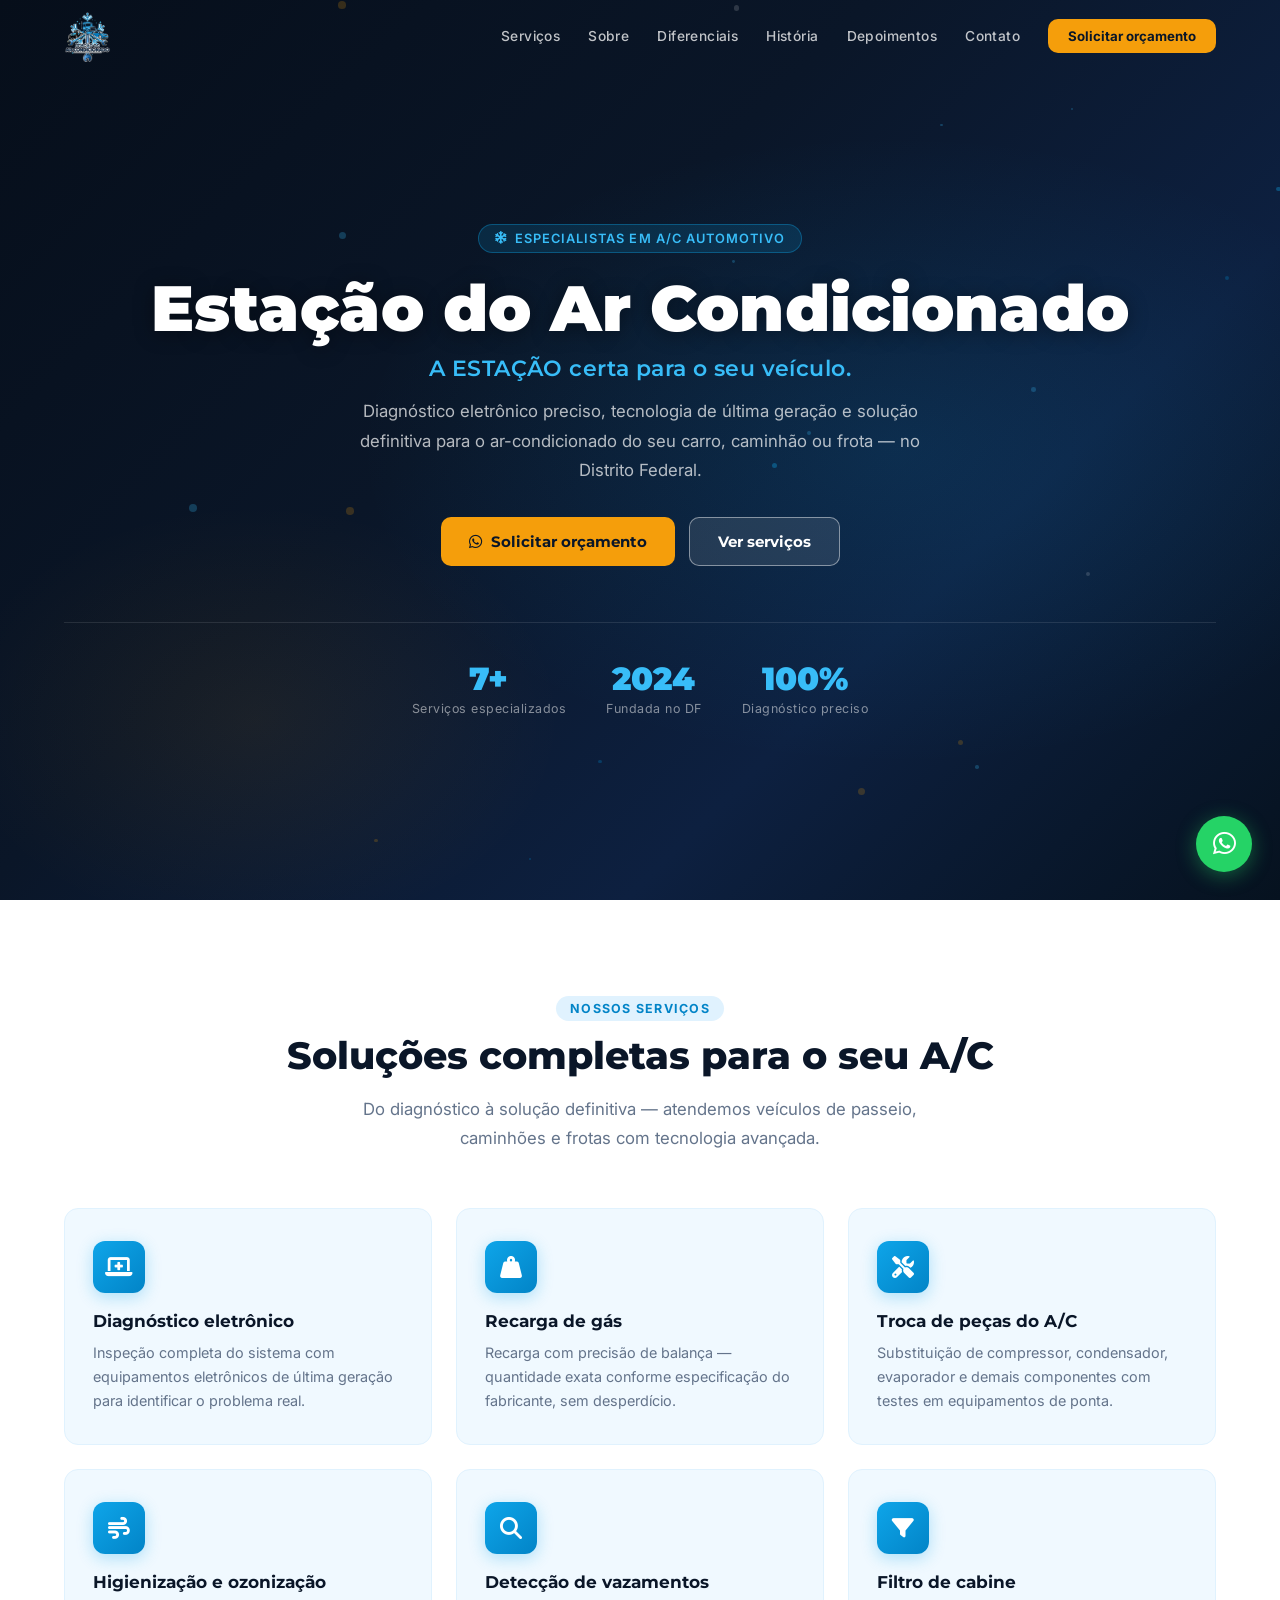
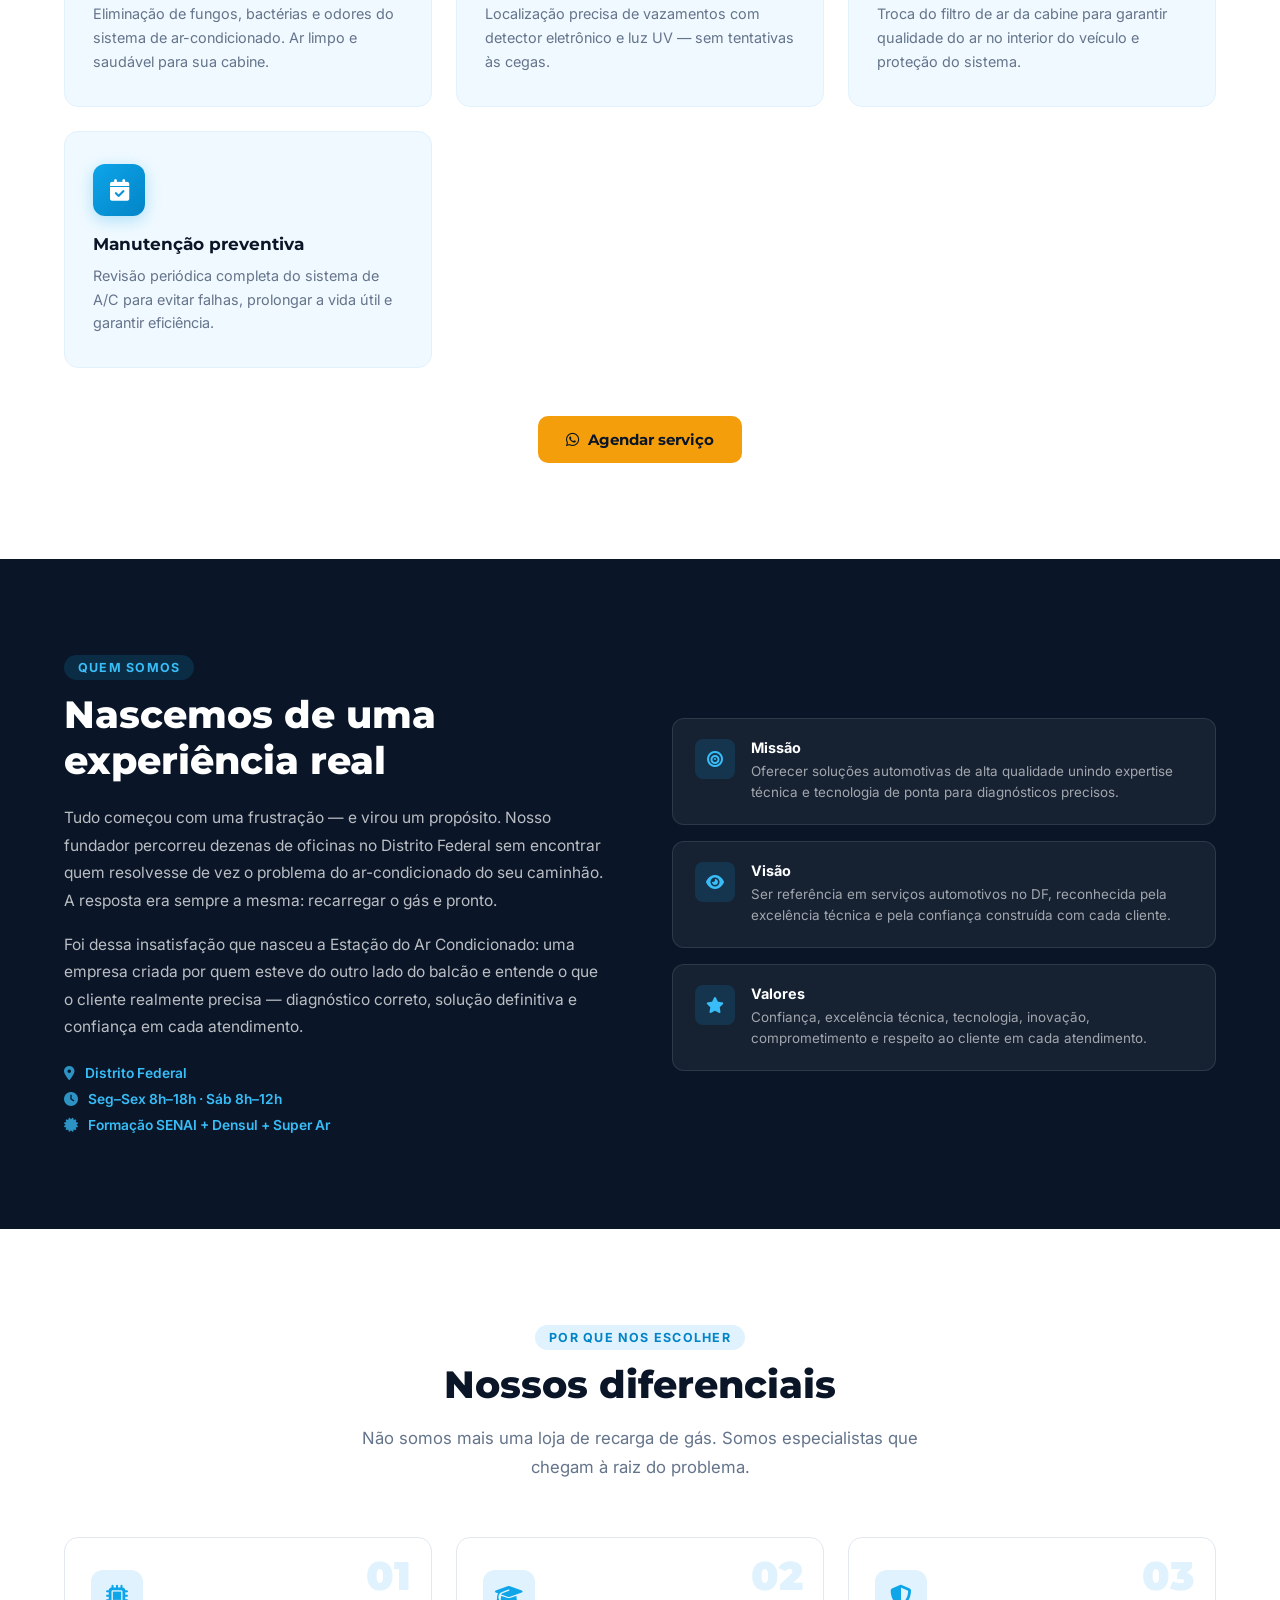
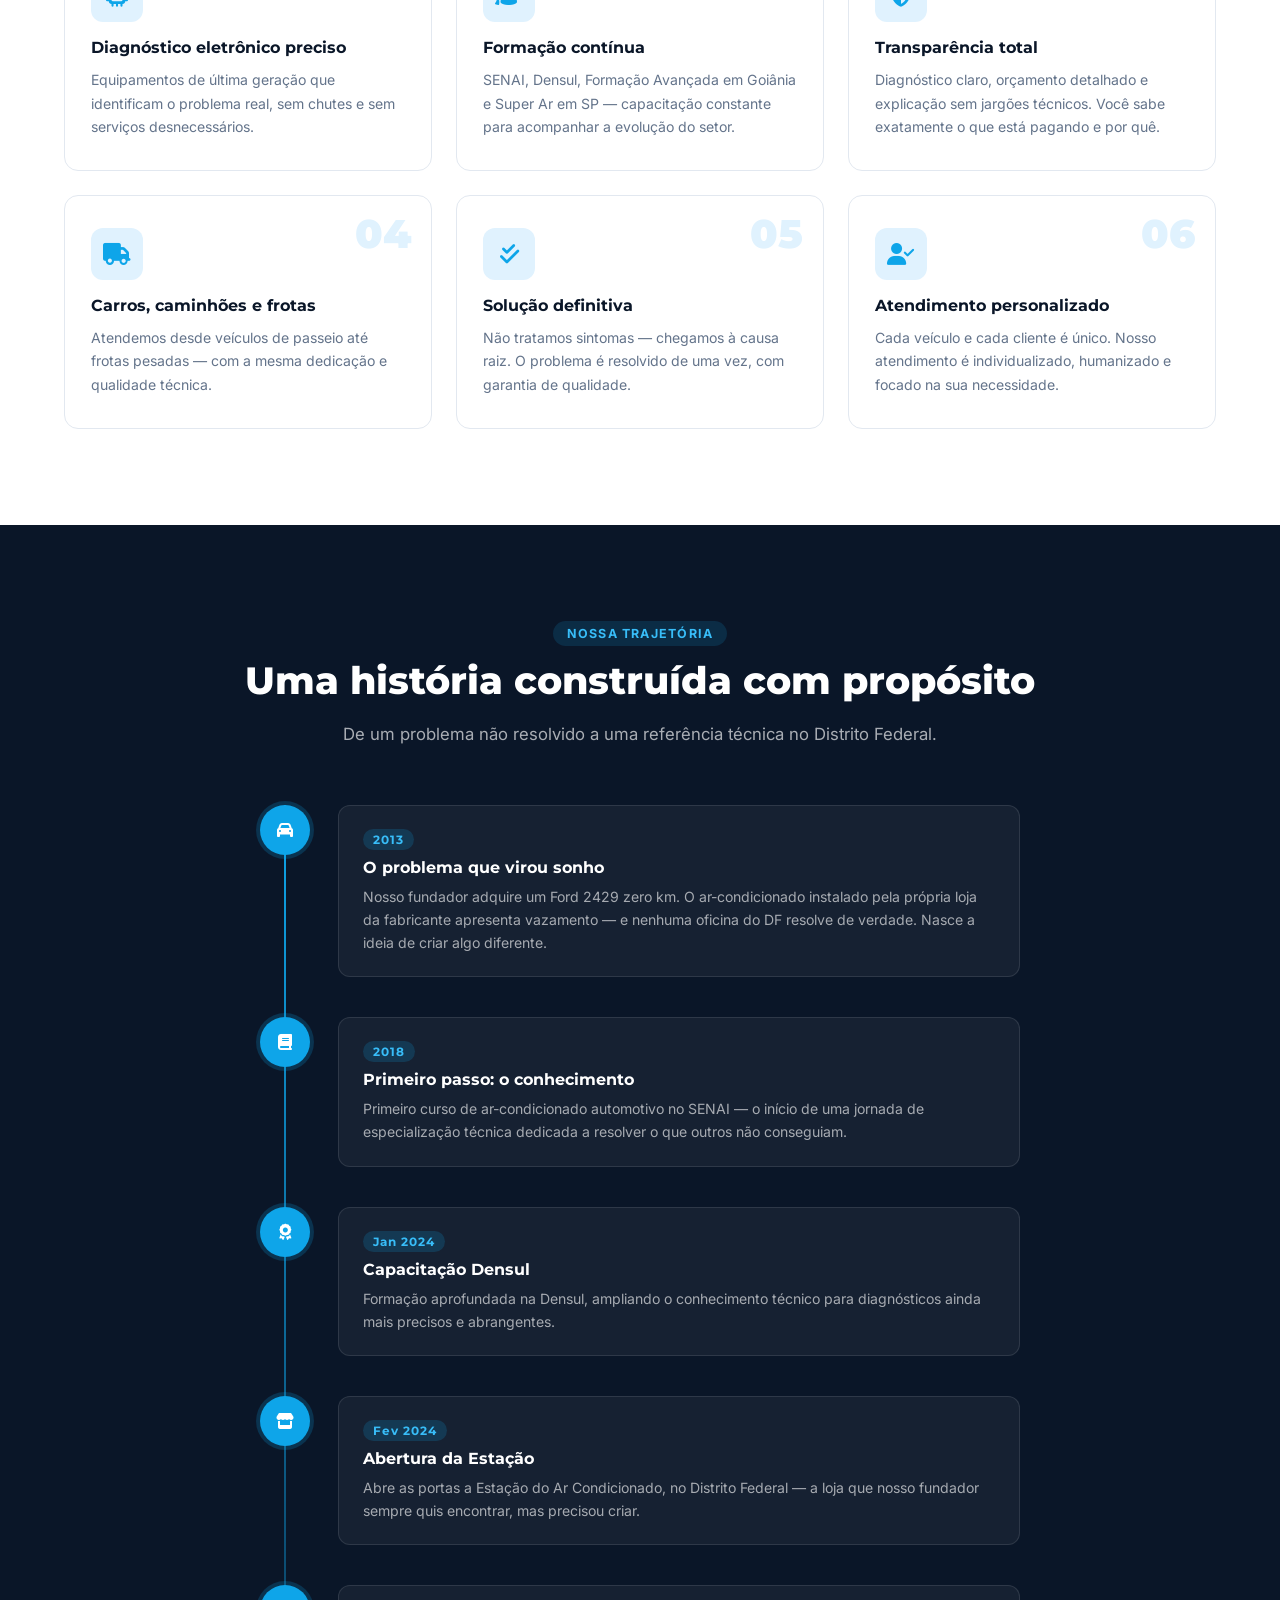
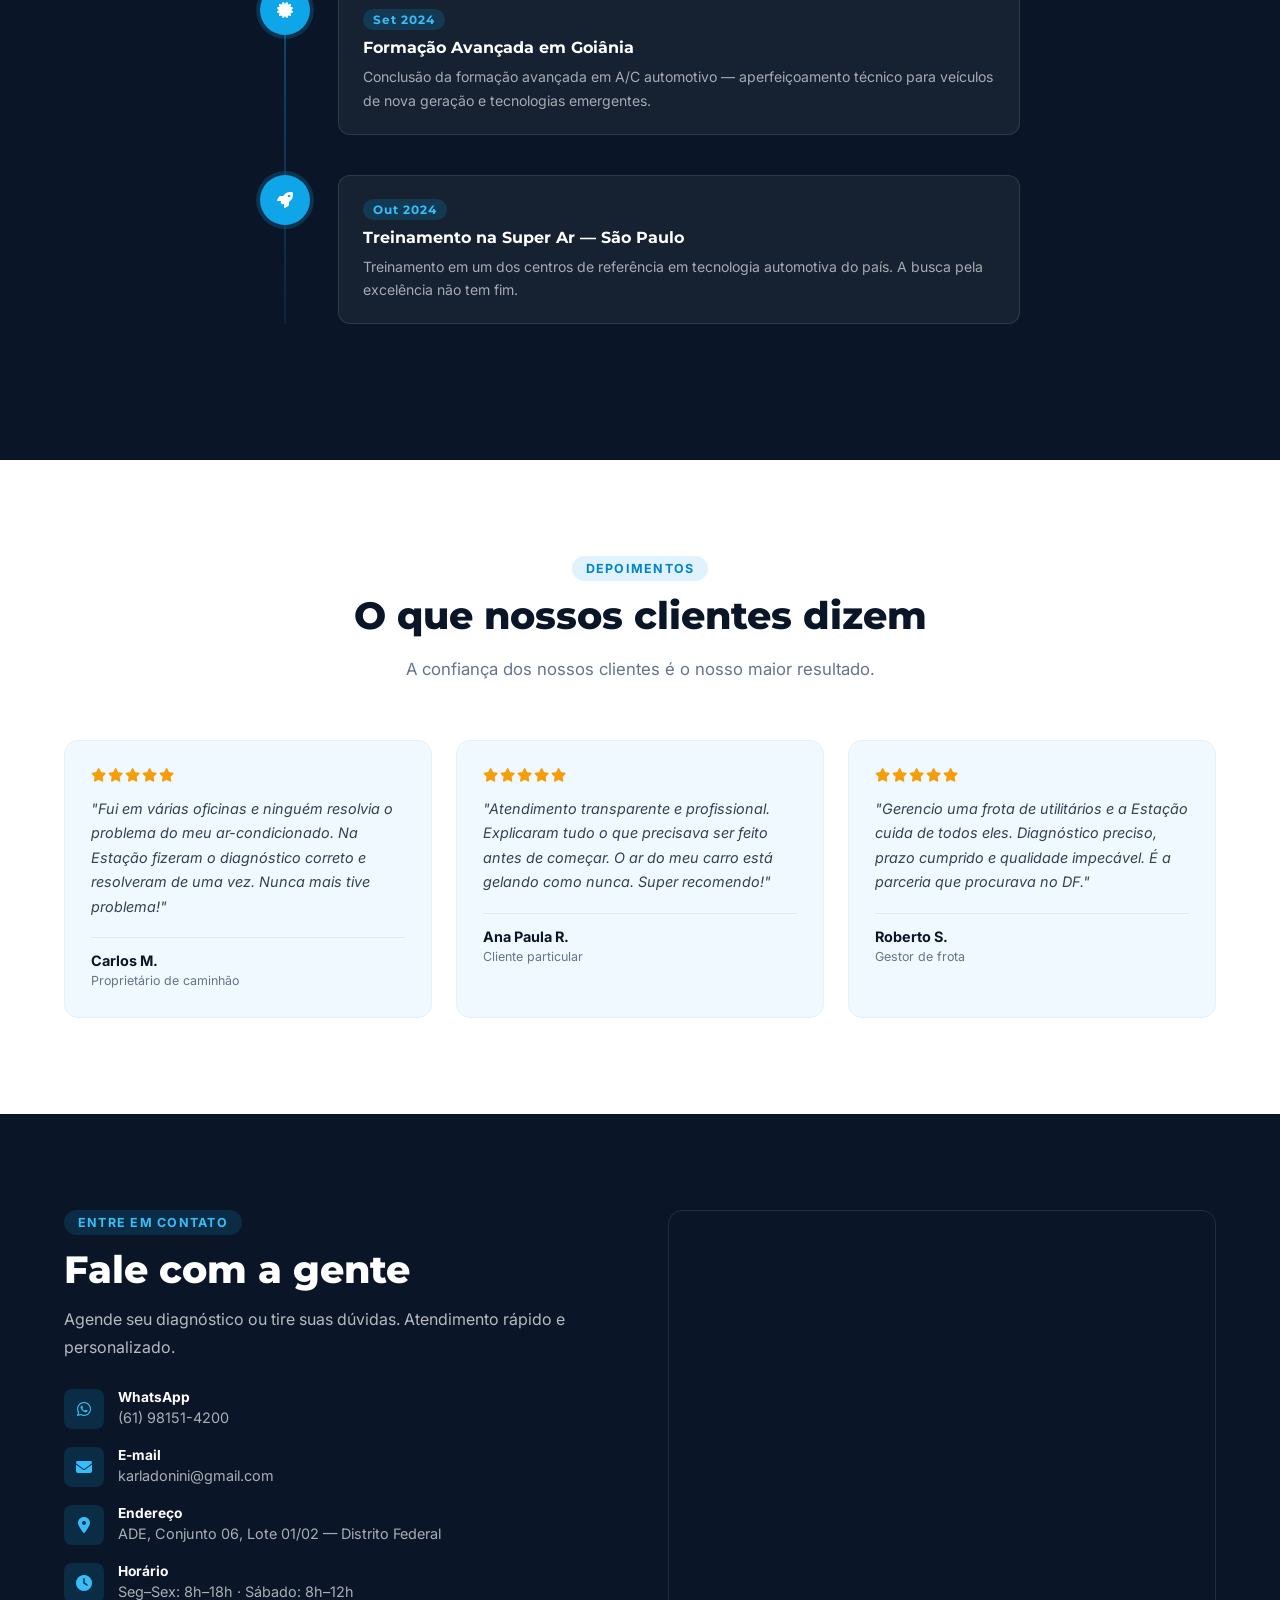
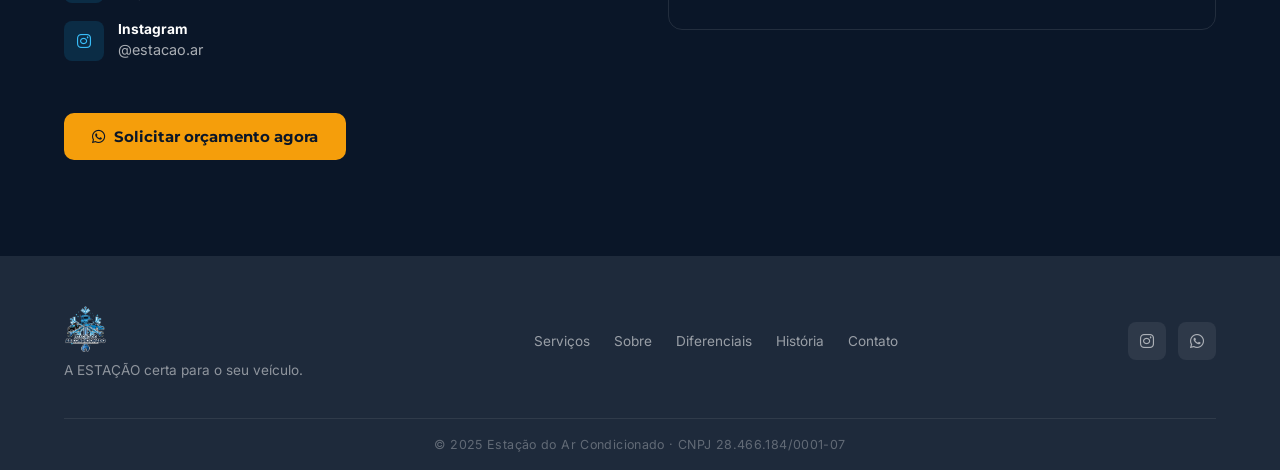
==== index.html @ dfd74d4f "feat: site institucional Estação do Ar Condicionado" ====
<!DOCTYPE html>
<html lang="pt-BR">
<head>
  <meta charset="UTF-8">
  <meta name="viewport" content="width=device-width, initial-scale=1.0">
  <title>Estação do Ar Condicionado</title>
  <meta name="description" content="Especialistas em ar-condicionado automotivo no Distrito Federal. Diagnóstico eletrônico, recarga de gás, higienização, detecção de vazamentos e manutenção preventiva para carros, caminhões e frotas.">

  <!-- Open Graph -->
  <meta property="og:title" content="Estação do Ar Condicionado">
  <meta property="og:description" content="Especialistas em ar-condicionado automotivo no Distrito Federal. Diagnóstico preciso, tecnologia de ponta, solução definitiva.">
  <meta property="og:image" content="images/og-image.png">
  <meta property="og:type" content="website">
  <meta property="og:url" content="https://www.estacaodoarcondicionado.com.br">

  <!-- Twitter Card -->
  <meta name="twitter:card" content="summary_large_image">
  <meta name="twitter:title" content="Estação do Ar Condicionado">
  <meta name="twitter:description" content="Especialistas em ar-condicionado automotivo no Distrito Federal.">
  <meta name="twitter:image" content="images/og-image.png">

  <link rel="icon" type="image/png" href="images/favicon.png">
  <link rel="apple-touch-icon" href="images/favicon.png">

  <link rel="preconnect" href="https://fonts.googleapis.com">
  <link href="https://fonts.googleapis.com/css2?family=Montserrat:wght@500;600;700;800;900&family=Inter:wght@400;500;600&display=swap" rel="stylesheet">
  <link rel="stylesheet" href="https://cdnjs.cloudflare.com/ajax/libs/font-awesome/6.5.0/css/all.min.css">
  <link rel="stylesheet" href="style.css">
</head>
<body>

<!-- ===== HEADER ===== -->
<header id="header">
  <div class="header-inner">
    <a href="#hero" class="header-logo">
      <img src="images/logo.png" alt="Estação do Ar Condicionado">
    </a>
    <nav class="header-nav" id="desktopNav">
      <a href="#servicos"    class="nav-link">Serviços</a>
      <a href="#sobre"       class="nav-link">Sobre</a>
      <a href="#diferenciais" class="nav-link">Diferenciais</a>
      <a href="#historia"    class="nav-link">História</a>
      <a href="#depoimentos" class="nav-link">Depoimentos</a>
      <a href="#contato"     class="nav-link">Contato</a>
      <a href="https://wa.me/5561981514200?text=Ol%C3%A1!%20Gostaria%20de%20solicitar%20um%20or%C3%A7amento." target="_blank" rel="noopener" class="nav-cta">Solicitar orçamento</a>
    </nav>
    <button class="hamburger" id="menuToggle" aria-label="Abrir menu">
      <span></span><span></span><span></span>
    </button>
  </div>
</header>

<!-- Menu mobile -->
<nav id="navMenu">
  <button class="nav-close" id="navClose" aria-label="Fechar menu"><i class="fas fa-times"></i></button>
  <a href="#servicos"     class="nav-link">Serviços</a>
  <a href="#sobre"        class="nav-link">Sobre</a>
  <a href="#diferenciais" class="nav-link">Diferenciais</a>
  <a href="#historia"     class="nav-link">História</a>
  <a href="#depoimentos"  class="nav-link">Depoimentos</a>
  <a href="#contato"      class="nav-link">Contato</a>
  <a href="https://wa.me/5561981514200?text=Ol%C3%A1!%20Gostaria%20de%20solicitar%20um%20or%C3%A7amento." target="_blank" rel="noopener" class="nav-wpp-mob"><i class="fab fa-whatsapp"></i> Solicitar orçamento</a>
</nav>
<div id="navOverlay"></div>

<!-- ===== HERO ===== -->
<section id="hero">
  <div class="hero-bg"></div>
  <div class="hero-particles" id="heroParticles"></div>
  <div class="container hero-content">
    <div class="hero-badge reveal"><i class="fas fa-snowflake"></i> Especialistas em A/C Automotivo</div>
    <h1 class="hero-title reveal">Estação do Ar Condicionado</h1>
    <p class="hero-sub reveal">A ESTAÇÃO certa para o seu veículo.</p>
    <p class="hero-desc reveal">Diagnóstico eletrônico preciso, tecnologia de última geração e solução definitiva para o ar-condicionado do seu carro, caminhão ou frota — no Distrito Federal.</p>
    <div class="hero-btns reveal">
      <a href="https://wa.me/5561981514200?text=Ol%C3%A1!%20Gostaria%20de%20solicitar%20um%20or%C3%A7amento." target="_blank" rel="noopener" class="btn-amber"><i class="fab fa-whatsapp"></i> Solicitar orçamento</a>
      <a href="#servicos" class="btn-outline-white">Ver serviços</a>
    </div>
    <div class="hero-stats reveal">
      <div class="hero-stat"><span class="stat-num">7+</span><span class="stat-label">Serviços especializados</span></div>
      <div class="hero-stat"><span class="stat-num">2024</span><span class="stat-label">Fundada no DF</span></div>
      <div class="hero-stat"><span class="stat-num">100%</span><span class="stat-label">Diagnóstico preciso</span></div>
    </div>
  </div>
</section>

<!-- ===== SERVIÇOS ===== -->
<section id="servicos" class="section">
  <div class="container">
    <div class="section-tag reveal">Nossos serviços</div>
    <h2 class="section-title reveal">Soluções completas para o seu A/C</h2>
    <p class="section-sub reveal">Do diagnóstico à solução definitiva — atendemos veículos de passeio, caminhões e frotas com tecnologia avançada.</p>
    <div class="servicos-grid">

      <div class="servico-card reveal">
        <div class="servico-icon"><i class="fas fa-laptop-medical"></i></div>
        <h3>Diagnóstico eletrônico</h3>
        <p>Inspeção completa do sistema com equipamentos eletrônicos de última geração para identificar o problema real.</p>
      </div>

      <div class="servico-card reveal">
        <div class="servico-icon"><i class="fas fa-weight-hanging"></i></div>
        <h3>Recarga de gás</h3>
        <p>Recarga com precisão de balança — quantidade exata conforme especificação do fabricante, sem desperdício.</p>
      </div>

      <div class="servico-card reveal">
        <div class="servico-icon"><i class="fas fa-tools"></i></div>
        <h3>Troca de peças do A/C</h3>
        <p>Substituição de compressor, condensador, evaporador e demais componentes com testes em equipamentos de ponta.</p>
      </div>

      <div class="servico-card reveal">
        <div class="servico-icon"><i class="fas fa-wind"></i></div>
        <h3>Higienização e ozonização</h3>
        <p>Eliminação de fungos, bactérias e odores do sistema de ar-condicionado. Ar limpo e saudável para sua cabine.</p>
      </div>

      <div class="servico-card reveal">
        <div class="servico-icon"><i class="fas fa-search"></i></div>
        <h3>Detecção de vazamentos</h3>
        <p>Localização precisa de vazamentos com detector eletrônico e luz UV — sem tentativas às cegas.</p>
      </div>

      <div class="servico-card reveal">
        <div class="servico-icon"><i class="fas fa-filter"></i></div>
        <h3>Filtro de cabine</h3>
        <p>Troca do filtro de ar da cabine para garantir qualidade do ar no interior do veículo e proteção do sistema.</p>
      </div>

      <div class="servico-card reveal">
        <div class="servico-icon"><i class="fas fa-calendar-check"></i></div>
        <h3>Manutenção preventiva</h3>
        <p>Revisão periódica completa do sistema de A/C para evitar falhas, prolongar a vida útil e garantir eficiência.</p>
      </div>

    </div>
    <div class="servicos-cta reveal">
      <a href="https://wa.me/5561981514200?text=Ol%C3%A1!%20Gostaria%20de%20agendar%20um%20servi%C3%A7o." target="_blank" rel="noopener" class="btn-amber"><i class="fab fa-whatsapp"></i> Agendar serviço</a>
    </div>
  </div>
</section>

<!-- ===== SOBRE ===== -->
<section id="sobre" class="section section-dark">
  <div class="container sobre-grid">
    <div class="sobre-left reveal-left">
      <div class="section-tag">Quem somos</div>
      <h2 class="section-title light">Nascemos de uma experiência real</h2>
      <p>Tudo começou com uma frustração — e virou um propósito. Nosso fundador percorreu dezenas de oficinas no Distrito Federal sem encontrar quem resolvesse de vez o problema do ar-condicionado do seu caminhão. A resposta era sempre a mesma: recarregar o gás e pronto.</p>
      <p>Foi dessa insatisfação que nasceu a Estação do Ar Condicionado: uma empresa criada por quem esteve do outro lado do balcão e entende o que o cliente realmente precisa — diagnóstico correto, solução definitiva e confiança em cada atendimento.</p>
      <div class="sobre-badges">
        <div class="sobre-badge"><i class="fas fa-map-marker-alt"></i> Distrito Federal</div>
        <div class="sobre-badge"><i class="fas fa-clock"></i> Seg–Sex 8h–18h · Sáb 8h–12h</div>
        <div class="sobre-badge"><i class="fas fa-certificate"></i> Formação SENAI + Densul + Super Ar</div>
      </div>
    </div>
    <div class="sobre-right reveal-right">
      <div class="sobre-card-wrap">
        <div class="sobre-info-card">
          <div class="info-icon"><i class="fas fa-bullseye"></i></div>
          <div>
            <strong>Missão</strong>
            <p>Oferecer soluções automotivas de alta qualidade unindo expertise técnica e tecnologia de ponta para diagnósticos precisos.</p>
          </div>
        </div>
        <div class="sobre-info-card">
          <div class="info-icon"><i class="fas fa-eye"></i></div>
          <div>
            <strong>Visão</strong>
            <p>Ser referência em serviços automotivos no DF, reconhecida pela excelência técnica e pela confiança construída com cada cliente.</p>
          </div>
        </div>
        <div class="sobre-info-card">
          <div class="info-icon"><i class="fas fa-star"></i></div>
          <div>
            <strong>Valores</strong>
            <p>Confiança, excelência técnica, tecnologia, inovação, comprometimento e respeito ao cliente em cada atendimento.</p>
          </div>
        </div>
      </div>
    </div>
  </div>
</section>

<!-- ===== DIFERENCIAIS ===== -->
<section id="diferenciais" class="section">
  <div class="container">
    <div class="section-tag reveal">Por que nos escolher</div>
    <h2 class="section-title reveal">Nossos diferenciais</h2>
    <p class="section-sub reveal">Não somos mais uma loja de recarga de gás. Somos especialistas que chegam à raiz do problema.</p>
    <div class="diferenciais-grid">

      <div class="diferencial-card reveal">
        <div class="diferencial-num">01</div>
        <div class="diferencial-icon"><i class="fas fa-microchip"></i></div>
        <h3>Diagnóstico eletrônico preciso</h3>
        <p>Equipamentos de última geração que identificam o problema real, sem chutes e sem serviços desnecessários.</p>
      </div>

      <div class="diferencial-card reveal">
        <div class="diferencial-num">02</div>
        <div class="diferencial-icon"><i class="fas fa-graduation-cap"></i></div>
        <h3>Formação contínua</h3>
        <p>SENAI, Densul, Formação Avançada em Goiânia e Super Ar em SP — capacitação constante para acompanhar a evolução do setor.</p>
      </div>

      <div class="diferencial-card reveal">
        <div class="diferencial-num">03</div>
        <div class="diferencial-icon"><i class="fas fa-shield-alt"></i></div>
        <h3>Transparência total</h3>
        <p>Diagnóstico claro, orçamento detalhado e explicação sem jargões técnicos. Você sabe exatamente o que está pagando e por quê.</p>
      </div>

      <div class="diferencial-card reveal">
        <div class="diferencial-num">04</div>
        <div class="diferencial-icon"><i class="fas fa-truck"></i></div>
        <h3>Carros, caminhões e frotas</h3>
        <p>Atendemos desde veículos de passeio até frotas pesadas — com a mesma dedicação e qualidade técnica.</p>
      </div>

      <div class="diferencial-card reveal">
        <div class="diferencial-num">05</div>
        <div class="diferencial-icon"><i class="fas fa-check-double"></i></div>
        <h3>Solução definitiva</h3>
        <p>Não tratamos sintomas — chegamos à causa raiz. O problema é resolvido de uma vez, com garantia de qualidade.</p>
      </div>

      <div class="diferencial-card reveal">
        <div class="diferencial-num">06</div>
        <div class="diferencial-icon"><i class="fas fa-user-check"></i></div>
        <h3>Atendimento personalizado</h3>
        <p>Cada veículo e cada cliente é único. Nosso atendimento é individualizado, humanizado e focado na sua necessidade.</p>
      </div>

    </div>
  </div>
</section>

<!-- ===== HISTÓRIA ===== -->
<section id="historia" class="section section-dark">
  <div class="container">
    <div class="section-tag reveal">Nossa trajetória</div>
    <h2 class="section-title light reveal">Uma história construída com propósito</h2>
    <p class="section-sub light reveal">De um problema não resolvido a uma referência técnica no Distrito Federal.</p>

    <div class="timeline">

      <div class="timeline-item reveal">
        <div class="timeline-dot"><i class="fas fa-car"></i></div>
        <div class="timeline-content">
          <span class="timeline-year">2013</span>
          <h3>O problema que virou sonho</h3>
          <p>Nosso fundador adquire um Ford 2429 zero km. O ar-condicionado instalado pela própria loja da fabricante apresenta vazamento — e nenhuma oficina do DF resolve de verdade. Nasce a ideia de criar algo diferente.</p>
        </div>
      </div>

      <div class="timeline-item reveal">
        <div class="timeline-dot"><i class="fas fa-book"></i></div>
        <div class="timeline-content">
          <span class="timeline-year">2018</span>
          <h3>Primeiro passo: o conhecimento</h3>
          <p>Primeiro curso de ar-condicionado automotivo no SENAI — o início de uma jornada de especialização técnica dedicada a resolver o que outros não conseguiam.</p>
        </div>
      </div>

      <div class="timeline-item reveal">
        <div class="timeline-dot"><i class="fas fa-award"></i></div>
        <div class="timeline-content">
          <span class="timeline-year">Jan 2024</span>
          <h3>Capacitação Densul</h3>
          <p>Formação aprofundada na Densul, ampliando o conhecimento técnico para diagnósticos ainda mais precisos e abrangentes.</p>
        </div>
      </div>

      <div class="timeline-item reveal">
        <div class="timeline-dot"><i class="fas fa-store"></i></div>
        <div class="timeline-content">
          <span class="timeline-year">Fev 2024</span>
          <h3>Abertura da Estação</h3>
          <p>Abre as portas a Estação do Ar Condicionado, no Distrito Federal — a loja que nosso fundador sempre quis encontrar, mas precisou criar.</p>
        </div>
      </div>

      <div class="timeline-item reveal">
        <div class="timeline-dot"><i class="fas fa-certificate"></i></div>
        <div class="timeline-content">
          <span class="timeline-year">Set 2024</span>
          <h3>Formação Avançada em Goiânia</h3>
          <p>Conclusão da formação avançada em A/C automotivo — aperfeiçoamento técnico para veículos de nova geração e tecnologias emergentes.</p>
        </div>
      </div>

      <div class="timeline-item reveal">
        <div class="timeline-dot"><i class="fas fa-rocket"></i></div>
        <div class="timeline-content">
          <span class="timeline-year">Out 2024</span>
          <h3>Treinamento na Super Ar — São Paulo</h3>
          <p>Treinamento em um dos centros de referência em tecnologia automotiva do país. A busca pela excelência não tem fim.</p>
        </div>
      </div>

    </div>
  </div>
</section>

<!-- ===== DEPOIMENTOS ===== -->
<section id="depoimentos" class="section">
  <div class="container">
    <div class="section-tag reveal">Depoimentos</div>
    <h2 class="section-title reveal">O que nossos clientes dizem</h2>
    <p class="section-sub reveal">A confiança dos nossos clientes é o nosso maior resultado.</p>
    <div class="depo-grid">

      <div class="depo-card reveal">
        <div class="depo-stars"><i class="fas fa-star"></i><i class="fas fa-star"></i><i class="fas fa-star"></i><i class="fas fa-star"></i><i class="fas fa-star"></i></div>
        <p>"Fui em várias oficinas e ninguém resolvia o problema do meu ar-condicionado. Na Estação fizeram o diagnóstico correto e resolveram de uma vez. Nunca mais tive problema!"</p>
        <div class="depo-autor"><strong>Carlos M.</strong> <span>Proprietário de caminhão</span></div>
      </div>

      <div class="depo-card reveal">
        <div class="depo-stars"><i class="fas fa-star"></i><i class="fas fa-star"></i><i class="fas fa-star"></i><i class="fas fa-star"></i><i class="fas fa-star"></i></div>
        <p>"Atendimento transparente e profissional. Explicaram tudo o que precisava ser feito antes de começar. O ar do meu carro está gelando como nunca. Super recomendo!"</p>
        <div class="depo-autor"><strong>Ana Paula R.</strong> <span>Cliente particular</span></div>
      </div>

      <div class="depo-card reveal">
        <div class="depo-stars"><i class="fas fa-star"></i><i class="fas fa-star"></i><i class="fas fa-star"></i><i class="fas fa-star"></i><i class="fas fa-star"></i></div>
        <p>"Gerencio uma frota de utilitários e a Estação cuida de todos eles. Diagnóstico preciso, prazo cumprido e qualidade impecável. É a parceria que procurava no DF."</p>
        <div class="depo-autor"><strong>Roberto S.</strong> <span>Gestor de frota</span></div>
      </div>

    </div>
  </div>
</section>

<!-- ===== CONTATO ===== -->
<section id="contato" class="section section-dark">
  <div class="container contato-grid">
    <div class="contato-info reveal-left">
      <div class="section-tag">Entre em contato</div>
      <h2 class="section-title light">Fale com a gente</h2>
      <p class="light-text">Agende seu diagnóstico ou tire suas dúvidas. Atendimento rápido e personalizado.</p>

      <div class="contato-itens">
        <div class="contato-item">
          <div class="contato-icon"><i class="fab fa-whatsapp"></i></div>
          <div>
            <strong>WhatsApp</strong>
            <a href="https://wa.me/5561981514200?text=Ol%C3%A1!%20Gostaria%20de%20mais%20informa%C3%A7%C3%B5es." target="_blank" rel="noopener">(61) 98151-4200</a>
          </div>
        </div>
        <div class="contato-item">
          <div class="contato-icon"><i class="fas fa-envelope"></i></div>
          <div>
            <strong>E-mail</strong>
            <a href="mailto:karladonini@gmail.com">karladonini@gmail.com</a>
          </div>
        </div>
        <div class="contato-item">
          <div class="contato-icon"><i class="fas fa-map-marker-alt"></i></div>
          <div>
            <strong>Endereço</strong>
            <span>ADE, Conjunto 06, Lote 01/02 — Distrito Federal</span>
          </div>
        </div>
        <div class="contato-item">
          <div class="contato-icon"><i class="fas fa-clock"></i></div>
          <div>
            <strong>Horário</strong>
            <span>Seg–Sex: 8h–18h · Sábado: 8h–12h</span>
          </div>
        </div>
        <div class="contato-item">
          <div class="contato-icon"><i class="fab fa-instagram"></i></div>
          <div>
            <strong>Instagram</strong>
            <a href="https://www.instagram.com/estacao.ar" target="_blank" rel="noopener">@estacao.ar</a>
          </div>
        </div>
      </div>

      <a href="https://wa.me/5561981514200?text=Ol%C3%A1!%20Gostaria%20de%20solicitar%20um%20or%C3%A7amento." target="_blank" rel="noopener" class="btn-amber mt-24"><i class="fab fa-whatsapp"></i> Solicitar orçamento agora</a>
    </div>

    <div class="contato-mapa reveal-right">
      <iframe
        src="https://maps.google.com/maps?q=ADE+Conjunto+06+Lote+01+Brasilia+DF&t=&z=15&ie=UTF8&iwloc=&output=embed"
        width="100%"
        height="100%"
        style="border:0;"
        allowfullscreen=""
        loading="lazy"
        title="Localização Estação do Ar Condicionado"
        referrerpolicy="no-referrer-when-downgrade">
      </iframe>
    </div>
  </div>
</section>

<!-- ===== FOOTER ===== -->
<footer id="footer">
  <div class="container footer-inner">
    <div class="footer-brand">
      <img src="images/logo.png" alt="Estação do Ar Condicionado" class="footer-logo">
      <p>A ESTAÇÃO certa para o seu veículo.</p>
    </div>
    <div class="footer-links">
      <a href="#servicos">Serviços</a>
      <a href="#sobre">Sobre</a>
      <a href="#diferenciais">Diferenciais</a>
      <a href="#historia">História</a>
      <a href="#contato">Contato</a>
    </div>
    <div class="footer-social">
      <a href="https://www.instagram.com/estacao.ar" target="_blank" rel="noopener" aria-label="Instagram"><i class="fab fa-instagram"></i></a>
      <a href="https://wa.me/5561981514200" target="_blank" rel="noopener" aria-label="WhatsApp"><i class="fab fa-whatsapp"></i></a>
    </div>
  </div>
  <div class="footer-bottom">
    <span>© 2025 Estação do Ar Condicionado · CNPJ 28.466.184/0001-07</span>
  </div>
</footer>

<!-- ===== WA FLUTUANTE ===== -->
<a href="https://wa.me/5561981514200?text=Ol%C3%A1!%20Gostaria%20de%20mais%20informa%C3%A7%C3%B5es%20sobre%20os%20servi%C3%A7os%20da%20Esta%C3%A7%C3%A3o%20do%20Ar%20Condicionado." target="_blank" rel="noopener" class="wpp-float" aria-label="WhatsApp">
  <i class="fab fa-whatsapp"></i>
</a>

<!-- ===== RODAPÉ MONTESITE ===== -->
<div id="montesite-footer-badge"></div>
<script src="https://vaabpicspdbolvutnscp.supabase.co/functions/v1/get-footer-iframe"></script>

<script src="script.js"></script>
</body>
</html>
---- style.css ----
/* ============================================================
   ESTAÇÃO DO AR CONDICIONADO — STYLE.CSS
   ============================================================ */

/* ── VARIÁVEIS ───────────────────────────────────────────────── */
:root {
  --navy:        #0A1628;
  --navy2:       #0F1F38;
  --navy3:       #162844;
  --sky:         #0EA5E9;
  --sky-dark:    #0284C7;
  --sky-light:   #38BDF8;
  --ice:         #F0F9FF;
  --ice2:        #E0F2FE;
  --amber:       #F59E0B;
  --amber-dark:  #D97706;
  --graphite:    #1E2A3B;
  --white:       #FFFFFF;
  --text:        #334155;
  --text-soft:   #64748B;
  --border:      #E2E8F0;

  --font-head:   'Montserrat', sans-serif;
  --font-body:   'Inter', sans-serif;
  --trans:       .2s ease;
  --radius:      10px;
  --shadow:      0 4px 24px rgba(10,22,40,.10);
  --shadow-lg:   0 8px 40px rgba(10,22,40,.18);
}

/* ── RESET ───────────────────────────────────────────────────── */
*, *::before, *::after { margin: 0; padding: 0; box-sizing: border-box; }
html { scroll-behavior: smooth; }
body { font-family: var(--font-body); color: var(--text); background: #fff; }
html, body { overflow-x: hidden; }
img { max-width: 100%; display: block; }
a { text-decoration: none; color: inherit; }

/* ── UTILITÁRIOS ─────────────────────────────────────────────── */
.container { width: 90%; max-width: 1160px; margin: 0 auto; }
.section    { padding: 96px 0; }
.section-dark { background: var(--navy); }

.section-tag {
  display: block;
  width: fit-content;
  margin: 0 auto 12px;
  background: var(--ice2);
  color: var(--sky-dark);
  font-size: .78rem;
  font-weight: 700;
  letter-spacing: .1em;
  text-transform: uppercase;
  padding: 5px 14px;
  border-radius: 20px;
}
.section-dark .section-tag {
  background: rgba(14,165,233,.15);
  color: var(--sky-light);
}

.section-title {
  font-family: var(--font-head);
  font-size: clamp(1.7rem, 3.5vw, 2.4rem);
  font-weight: 800;
  color: var(--navy);
  text-align: center;
  margin-bottom: 16px;
  line-height: 1.2;
}
.section-title.light { color: var(--white); }

.section-sub {
  font-size: 1.05rem;
  color: var(--text-soft);
  text-align: center;
  max-width: 600px;
  margin: 0 auto 56px;
  line-height: 1.7;
}
.section-sub.light { color: rgba(255,255,255,.65); }
.light-text { color: rgba(255,255,255,.7); line-height: 1.75; margin-bottom: 28px; }

/* ── BOTÕES ──────────────────────────────────────────────────── */
.btn-amber {
  display: inline-flex;
  align-items: center;
  gap: 9px;
  background: var(--amber);
  color: var(--navy);
  font-family: var(--font-head);
  font-weight: 700;
  font-size: .95rem;
  padding: 14px 28px;
  border-radius: var(--radius);
  transition: background var(--trans), transform var(--trans), box-shadow var(--trans);
}
.btn-amber:hover { background: var(--amber-dark); color: var(--white); transform: translateY(-2px); box-shadow: 0 6px 24px rgba(245,158,11,.4); }

.btn-outline-white {
  display: inline-flex;
  align-items: center;
  gap: 9px;
  background: rgba(255,255,255,.10);
  color: var(--white);
  font-family: var(--font-head);
  font-weight: 700;
  font-size: .95rem;
  padding: 14px 28px;
  border-radius: var(--radius);
  border: 1.5px solid rgba(255,255,255,.45);
  transition: background var(--trans), border-color var(--trans), transform var(--trans);
}
.btn-outline-white:hover { background: rgba(255,255,255,.18); border-color: rgba(255,255,255,.75); transform: translateY(-2px); }

.btn-sky {
  display: inline-flex;
  align-items: center;
  gap: 9px;
  background: var(--sky);
  color: var(--white);
  font-family: var(--font-head);
  font-weight: 700;
  font-size: .95rem;
  padding: 14px 28px;
  border-radius: var(--radius);
  transition: background var(--trans), transform var(--trans);
}
.btn-sky:hover { background: var(--sky-dark); transform: translateY(-2px); }

.mt-24 { margin-top: 24px; }

/* ── SCROLL PROGRESS ─────────────────────────────────────────── */
.scroll-progress {
  position: fixed;
  top: 0; left: 0;
  height: 3px;
  width: 0%;
  background: linear-gradient(90deg, var(--sky), var(--amber));
  z-index: 10000;
  transition: width .1s linear;
}

/* ── HEADER ──────────────────────────────────────────────────── */
#header {
  position: fixed;
  top: 0; left: 0; right: 0;
  z-index: 900;
  transition: background var(--trans), box-shadow var(--trans);
  background: transparent;
}
#header.scrolled {
  background: rgba(10,22,40,.97);
  backdrop-filter: blur(16px);
  -webkit-backdrop-filter: blur(16px);
  box-shadow: 0 2px 20px rgba(0,0,0,.3);
}

.header-inner {
  display: flex;
  align-items: center;
  justify-content: space-between;
  height: 72px;
  width: 90%;
  max-width: 1160px;
  margin: 0 auto;
}

.header-logo img { height: 52px; width: auto; }

.header-nav { display: flex; align-items: center; gap: 28px; }
.header-nav .nav-link {
  color: rgba(255,255,255,.75);
  font-size: .86rem;
  font-weight: 500;
  letter-spacing: .03em;
  transition: color var(--trans);
}
.header-nav .nav-link:hover,
.header-nav .nav-link.active { color: var(--sky-light); }

.nav-cta {
  background: var(--amber);
  color: var(--navy) !important;
  font-weight: 700 !important;
  font-size: .83rem !important;
  padding: 9px 20px;
  border-radius: var(--radius);
  transition: background var(--trans) !important;
}
.nav-cta:hover { background: var(--amber-dark) !important; color: #fff !important; }

/* HAMBURGER */
.hamburger {
  display: none;
  flex-direction: column;
  gap: 5px;
  cursor: pointer;
  background: none;
  border: none;
  padding: 6px;
}
.hamburger span {
  display: block;
  width: 24px; height: 2px;
  background: #fff;
  border-radius: 2px;
  transition: all .3s;
}

/* MENU MOBILE */
#navMenu {
  position: fixed;
  top: 0; right: -100%;
  width: min(280px, 80vw);
  height: 100dvh;
  background: var(--navy);
  z-index: 1000;
  display: flex;
  flex-direction: column;
  padding: 80px 28px 40px;
  gap: 4px;
  transition: right .35s cubic-bezier(.22,1,.36,1);
  border-left: 1px solid rgba(255,255,255,.07);
}
#navMenu.open { right: 0; }

.nav-close {
  position: absolute;
  top: 20px; right: 20px;
  background: rgba(255,255,255,.08);
  border: none;
  color: #fff;
  width: 36px; height: 36px;
  border-radius: 50%;
  font-size: 14px;
  cursor: pointer;
  display: flex;
  align-items: center;
  justify-content: center;
  transition: background var(--trans);
}
.nav-close:hover { background: rgba(255,255,255,.16); }

#navMenu .nav-link {
  color: rgba(255,255,255,.75);
  font-size: 1rem;
  font-weight: 500;
  padding: 13px 0;
  border-bottom: 1px solid rgba(255,255,255,.07);
  transition: color var(--trans);
}
#navMenu .nav-link:hover { color: var(--sky-light); }

.nav-wpp-mob {
  margin-top: 20px;
  display: flex;
  align-items: center;
  gap: 10px;
  justify-content: center;
  background: var(--amber);
  color: var(--navy);
  font-weight: 700;
  font-size: .95rem;
  padding: 14px;
  border-radius: var(--radius);
  transition: background var(--trans);
}
.nav-wpp-mob:hover { background: var(--amber-dark); color: #fff; }

#navOverlay {
  position: fixed;
  inset: 0;
  background: rgba(0,0,0,.55);
  z-index: 999;
  opacity: 0;
  pointer-events: none;
  transition: opacity .35s;
}
#navOverlay.active { opacity: 1; pointer-events: auto; }

/* ── HERO ────────────────────────────────────────────────────── */
#hero {
  position: relative;
  min-height: 100vh;
  display: flex;
  align-items: center;
  overflow: hidden;
  padding: 120px 0 80px;
}

.hero-bg {
  position: absolute;
  inset: 0;
  background: linear-gradient(135deg, #060e1a 0%, #0a1628 40%, #0d2040 70%, #06121f 100%);
}
.hero-bg::after {
  content: '';
  position: absolute;
  inset: 0;
  background:
    radial-gradient(ellipse 60% 50% at 70% 50%, rgba(14,165,233,.12) 0%, transparent 70%),
    radial-gradient(ellipse 40% 40% at 20% 80%, rgba(245,158,11,.07) 0%, transparent 60%);
}

.hero-particles { position: absolute; inset: 0; pointer-events: none; overflow: hidden; }

.hero-particle {
  position: absolute;
  border-radius: 50%;
  animation: floatUp linear infinite;
}
@keyframes floatUp {
  0%   { transform: translateY(0) rotate(0deg); opacity: 0; }
  10%  { opacity: 1; }
  90%  { opacity: .7; }
  100% { transform: translateY(-110vh) rotate(360deg); opacity: 0; }
}

.hero-content {
  position: relative;
  z-index: 2;
  text-align: center;
}

.hero-badge {
  display: inline-flex;
  align-items: center;
  gap: 8px;
  background: rgba(14,165,233,.15);
  border: 1px solid rgba(14,165,233,.35);
  color: var(--sky-light);
  font-size: .8rem;
  font-weight: 600;
  letter-spacing: .08em;
  text-transform: uppercase;
  padding: 6px 16px;
  border-radius: 20px;
  margin-bottom: 20px;
}

.hero-title {
  font-family: var(--font-head);
  font-size: clamp(2rem, 6vw, 4rem);
  font-weight: 900;
  color: var(--white);
  line-height: 1.1;
  margin-bottom: 12px;
  text-shadow: 0 2px 20px rgba(0,0,0,.4);
}

.hero-sub {
  font-family: var(--font-head);
  font-size: clamp(1rem, 2.5vw, 1.35rem);
  font-weight: 600;
  color: var(--sky-light);
  margin-bottom: 16px;
  letter-spacing: .02em;
}

.hero-desc {
  font-size: clamp(.9rem, 1.5vw, 1.05rem);
  color: rgba(255,255,255,.7);
  max-width: 600px;
  margin: 0 auto 32px;
  line-height: 1.75;
}

.hero-btns {
  display: flex;
  gap: 14px;
  justify-content: center;
  flex-wrap: wrap;
  margin-bottom: 56px;
}

.hero-stats {
  display: flex;
  gap: 40px;
  justify-content: center;
  flex-wrap: wrap;
  border-top: 1px solid rgba(255,255,255,.1);
  padding-top: 40px;
}
.hero-stat { text-align: center; }
.stat-num {
  display: block;
  font-family: var(--font-head);
  font-size: 2rem;
  font-weight: 900;
  color: var(--sky-light);
  line-height: 1;
}
.stat-label {
  display: block;
  font-size: .78rem;
  color: rgba(255,255,255,.5);
  margin-top: 6px;
  letter-spacing: .04em;
}

/* ── SERVIÇOS ────────────────────────────────────────────────── */
.servicos-grid {
  display: grid;
  grid-template-columns: repeat(auto-fill, minmax(280px, 1fr));
  gap: 24px;
  margin-bottom: 48px;
}

.servico-card {
  background: var(--ice);
  border: 1.5px solid var(--ice2);
  border-radius: 14px;
  padding: 32px 28px;
  transition: transform var(--trans), box-shadow var(--trans), border-color var(--trans);
}
.servico-card:hover { transform: translateY(-4px); box-shadow: var(--shadow-lg); border-color: var(--sky); }

.servico-icon {
  width: 52px; height: 52px;
  background: linear-gradient(135deg, var(--sky), var(--sky-dark));
  border-radius: 12px;
  display: flex;
  align-items: center;
  justify-content: center;
  font-size: 22px;
  color: var(--white);
  margin-bottom: 18px;
  box-shadow: 0 4px 16px rgba(14,165,233,.3);
}

.servico-card h3 {
  font-family: var(--font-head);
  font-size: 1.05rem;
  font-weight: 700;
  color: var(--navy);
  margin-bottom: 10px;
}
.servico-card p { font-size: .9rem; color: var(--text-soft); line-height: 1.65; }

.servicos-cta { text-align: center; }

/* ── SOBRE ───────────────────────────────────────────────────── */
.sobre-grid {
  display: grid;
  grid-template-columns: 1fr 1fr;
  gap: 64px;
  align-items: center;
}

.sobre-left .section-tag { margin-left: 0; }
.sobre-left .section-title { text-align: left; margin-bottom: 20px; }

.sobre-left p {
  color: rgba(255,255,255,.72);
  line-height: 1.78;
  margin-bottom: 16px;
  font-size: .97rem;
}

.sobre-badges {
  display: flex;
  flex-direction: column;
  gap: 10px;
  margin-top: 24px;
}
.sobre-badge {
  display: inline-flex;
  align-items: center;
  gap: 10px;
  color: var(--sky-light);
  font-size: .86rem;
  font-weight: 600;
}
.sobre-badge i { font-size: 14px; opacity: .75; }

.sobre-card-wrap { display: flex; flex-direction: column; gap: 16px; }

.sobre-info-card {
  background: rgba(255,255,255,.05);
  border: 1px solid rgba(255,255,255,.1);
  border-radius: 12px;
  padding: 20px 22px;
  display: flex;
  gap: 16px;
  align-items: flex-start;
  transition: background var(--trans);
}
.sobre-info-card:hover { background: rgba(14,165,233,.1); border-color: rgba(14,165,233,.3); }

.info-icon {
  width: 40px; height: 40px;
  background: rgba(14,165,233,.15);
  border-radius: 8px;
  display: flex;
  align-items: center;
  justify-content: center;
  color: var(--sky-light);
  font-size: 16px;
  flex-shrink: 0;
}
.sobre-info-card strong { display: block; color: #fff; font-weight: 700; margin-bottom: 5px; font-size: .9rem; }
.sobre-info-card p { color: rgba(255,255,255,.6); font-size: .84rem; line-height: 1.6; margin: 0; }

/* ── DIFERENCIAIS ────────────────────────────────────────────── */
.diferenciais-grid {
  display: grid;
  grid-template-columns: repeat(3, 1fr);
  gap: 24px;
}

.diferencial-card {
  background: var(--white);
  border: 1.5px solid var(--border);
  border-radius: 14px;
  padding: 32px 26px;
  position: relative;
  transition: transform var(--trans), box-shadow var(--trans), border-color var(--trans);
}
.diferencial-card:hover { transform: translateY(-4px); box-shadow: var(--shadow-lg); border-color: var(--sky); }

.diferencial-num {
  position: absolute;
  top: 18px; right: 20px;
  font-family: var(--font-head);
  font-size: 2.5rem;
  font-weight: 900;
  color: var(--ice2);
  line-height: 1;
  user-select: none;
}

.diferencial-icon {
  width: 52px; height: 52px;
  background: var(--ice2);
  border-radius: 12px;
  display: flex;
  align-items: center;
  justify-content: center;
  font-size: 22px;
  color: var(--sky);
  margin-bottom: 16px;
  transition: background var(--trans), color var(--trans);
}
.diferencial-card:hover .diferencial-icon { background: var(--sky); color: #fff; }

.diferencial-card h3 {
  font-family: var(--font-head);
  font-size: .97rem;
  font-weight: 700;
  color: var(--navy);
  margin-bottom: 10px;
  line-height: 1.3;
}
.diferencial-card p { font-size: .88rem; color: var(--text-soft); line-height: 1.65; }

/* ── HISTÓRIA / TIMELINE ─────────────────────────────────────── */
.timeline {
  position: relative;
  max-width: 760px;
  margin: 48px auto 0;
}
.timeline::before {
  content: '';
  position: absolute;
  left: 24px;
  top: 0; bottom: 0;
  width: 2px;
  background: linear-gradient(to bottom, var(--sky), rgba(14,165,233,.1));
}

.timeline-item {
  display: flex;
  gap: 28px;
  margin-bottom: 40px;
  position: relative;
}

.timeline-dot {
  width: 50px; height: 50px;
  background: var(--sky);
  border-radius: 50%;
  display: flex;
  align-items: center;
  justify-content: center;
  color: #fff;
  font-size: 16px;
  flex-shrink: 0;
  z-index: 1;
  box-shadow: 0 0 0 4px rgba(14,165,233,.2);
}

.timeline-content {
  background: rgba(255,255,255,.05);
  border: 1px solid rgba(255,255,255,.1);
  border-radius: 12px;
  padding: 22px 24px;
  flex: 1;
  transition: background var(--trans);
}
.timeline-content:hover { background: rgba(14,165,233,.08); border-color: rgba(14,165,233,.25); }

.timeline-year {
  display: inline-block;
  background: rgba(14,165,233,.18);
  color: var(--sky-light);
  font-family: var(--font-head);
  font-size: .75rem;
  font-weight: 700;
  letter-spacing: .08em;
  padding: 3px 10px;
  border-radius: 20px;
  margin-bottom: 8px;
}
.timeline-content h3 {
  font-family: var(--font-head);
  font-size: 1rem;
  font-weight: 700;
  color: var(--white);
  margin-bottom: 8px;
}
.timeline-content p { font-size: .88rem; color: rgba(255,255,255,.62); line-height: 1.65; }

/* ── DEPOIMENTOS ─────────────────────────────────────────────── */
.depo-grid {
  display: grid;
  grid-template-columns: repeat(3, 1fr);
  gap: 24px;
}

.depo-card {
  background: var(--ice);
  border: 1.5px solid var(--ice2);
  border-radius: 14px;
  padding: 28px 26px;
  transition: transform var(--trans), box-shadow var(--trans);
}
.depo-card:hover { transform: translateY(-3px); box-shadow: var(--shadow-lg); }

.depo-stars { color: var(--amber); font-size: .85rem; margin-bottom: 14px; gap: 2px; display: flex; }
.depo-card > p { font-size: .9rem; color: var(--text); line-height: 1.7; margin-bottom: 18px; font-style: italic; }
.depo-autor { border-top: 1px solid var(--border); padding-top: 14px; }
.depo-autor strong { display: block; color: var(--navy); font-size: .9rem; }
.depo-autor span { font-size: .78rem; color: var(--text-soft); }

/* ── CONTATO ─────────────────────────────────────────────────── */
.contato-grid {
  display: grid;
  grid-template-columns: 1fr 1fr;
  gap: 56px;
  align-items: start;
}

.contato-info .section-tag { margin-left: 0; }
.contato-info .section-title { text-align: left; margin-bottom: 12px; }

.contato-itens { display: flex; flex-direction: column; gap: 18px; margin: 28px 0; }

.contato-item {
  display: flex;
  gap: 14px;
  align-items: flex-start;
}
.contato-icon {
  width: 40px; height: 40px;
  background: rgba(14,165,233,.15);
  border-radius: 8px;
  display: flex;
  align-items: center;
  justify-content: center;
  color: var(--sky-light);
  font-size: 16px;
  flex-shrink: 0;
}
.contato-item strong { display: block; color: var(--white); font-size: .86rem; margin-bottom: 2px; }
.contato-item a { color: rgba(255,255,255,.65); font-size: .9rem; transition: color var(--trans); }
.contato-item a:hover { color: var(--sky-light); }
.contato-item span { color: rgba(255,255,255,.65); font-size: .9rem; }

.contato-mapa {
  border-radius: 14px;
  overflow: hidden;
  height: 420px;
  border: 1px solid rgba(255,255,255,.1);
}
.contato-mapa iframe { width: 100%; height: 100%; border: 0; display: block; }

/* ── FOOTER ──────────────────────────────────────────────────── */
#footer {
  background: var(--graphite);
  padding: 48px 0 0;
}

.footer-inner {
  display: flex;
  align-items: center;
  justify-content: space-between;
  gap: 32px;
  flex-wrap: wrap;
  padding-bottom: 40px;
  border-bottom: 1px solid rgba(255,255,255,.08);
}

.footer-logo { height: 48px; width: auto; }
.footer-brand p { color: rgba(255,255,255,.5); font-size: .85rem; margin-top: 10px; }

.footer-links { display: flex; gap: 24px; flex-wrap: wrap; }
.footer-links a { color: rgba(255,255,255,.55); font-size: .85rem; transition: color var(--trans); }
.footer-links a:hover { color: var(--sky-light); }

.footer-social { display: flex; gap: 12px; }
.footer-social a {
  width: 38px; height: 38px;
  background: rgba(255,255,255,.07);
  border-radius: 8px;
  display: flex; align-items: center; justify-content: center;
  color: rgba(255,255,255,.6);
  font-size: 16px;
  transition: background var(--trans), color var(--trans);
}
.footer-social a:hover { background: var(--sky); color: #fff; }

.footer-bottom {
  text-align: center;
  padding: 18px 0;
  color: rgba(255,255,255,.3);
  font-size: .78rem;
  letter-spacing: .03em;
}

/* ── WA FLOAT ────────────────────────────────────────────────── */
.wpp-float {
  position: fixed;
  bottom: 28px; right: 28px;
  z-index: 800;
  width: 56px; height: 56px;
  background: #25D366;
  border-radius: 50%;
  display: flex; align-items: center; justify-content: center;
  font-size: 26px;
  color: #fff;
  box-shadow: 0 4px 20px rgba(37,211,102,.4);
  transition: background var(--trans), transform var(--trans);
}
.wpp-float:hover { background: #1EBE5A; transform: scale(1.08); }

/* ── SCROLL REVEAL ───────────────────────────────────────────── */
.reveal, .reveal-left, .reveal-right, .reveal-scale {
  opacity: 0;
  transition: opacity .7s ease, transform .7s ease;
}
.reveal        { transform: translateY(28px); }
.reveal-left   { transform: translateX(-36px); }
.reveal-right  { transform: translateX(36px); }
.reveal-scale  { transform: scale(.95); }

.reveal.visible,
.reveal-left.visible,
.reveal-right.visible,
.reveal-scale.visible { opacity: 1; transform: none; }

/* ── RESPONSIVIDADE ──────────────────────────────────────────── */

/* 1440px+ */
@media (min-width: 1440px) {
  .container { max-width: 1280px; }
  .servicos-grid { grid-template-columns: repeat(4, 1fr); }
}

/* ≤1199px */
@media (max-width: 1199px) {
  .diferenciais-grid { grid-template-columns: repeat(2, 1fr); }
}

/* ≤1023px */
@media (max-width: 1023px) {
  .sobre-grid     { grid-template-columns: 1fr; gap: 40px; }
  .contato-grid   { grid-template-columns: 1fr; gap: 40px; }
  .contato-mapa   { height: 320px; }
  .sobre-left .section-title { text-align: center; }
  .sobre-left .section-tag   { margin: 0 auto 12px; }
  .sobre-left p              { text-align: center; }
  .sobre-badges              { align-items: center; }
  .contato-info .section-title { text-align: center; }
  .contato-info .section-tag   { margin: 0 auto 12px; }
  .contato-itens { align-items: flex-start; }
}

/* ≤768px — tablet / mobile */
@media (max-width: 768px) {
  .section { padding: 72px 0; }

  .header-nav { display: none; }
  .hamburger  { display: flex; }
  .header-inner { height: 64px; }

  .hero-stats { gap: 24px; }
  .hero-title { font-size: clamp(1.7rem, 7vw, 2.6rem); }

  .servicos-grid { grid-template-columns: repeat(2, 1fr); gap: 16px; }
  .diferenciais-grid { grid-template-columns: repeat(2, 1fr); gap: 16px; }
  .depo-grid { grid-template-columns: 1fr; }

  .timeline::before { left: 20px; }
  .timeline-dot { width: 42px; height: 42px; font-size: 14px; }

  .footer-inner { flex-direction: column; align-items: flex-start; gap: 24px; }
  .footer-links { gap: 16px; }

  .reveal-left,
  .reveal-right { transform: translateY(28px); }

  .wpp-float { bottom: 20px; right: 20px; width: 50px; height: 50px; font-size: 22px; }
}

/* ≤480px */
@media (max-width: 480px) {
  .section { padding: 56px 0; }
  .container { width: 92%; }
  .header-inner { height: 60px; }
  .header-logo img { height: 42px; }

  .hero-btns { flex-direction: column; align-items: center; }
  .hero-stats { flex-direction: column; gap: 20px; }

  .servicos-grid { grid-template-columns: 1fr; }
  .diferenciais-grid { grid-template-columns: 1fr; }

  .timeline-item { gap: 16px; }
  .timeline-content { padding: 16px 18px; }

  .contato-mapa { height: 260px; }
  .footer-links { flex-direction: column; gap: 10px; }

  .btn-amber,
  .btn-outline-white,
  .btn-sky { font-size: .88rem; padding: 13px 22px; }
}

/* ≤360px */
@media (max-width: 360px) {
  .header-logo img { height: 36px; }
  .hero-title { font-size: 1.6rem; }
  .section-title { font-size: 1.5rem; }
}
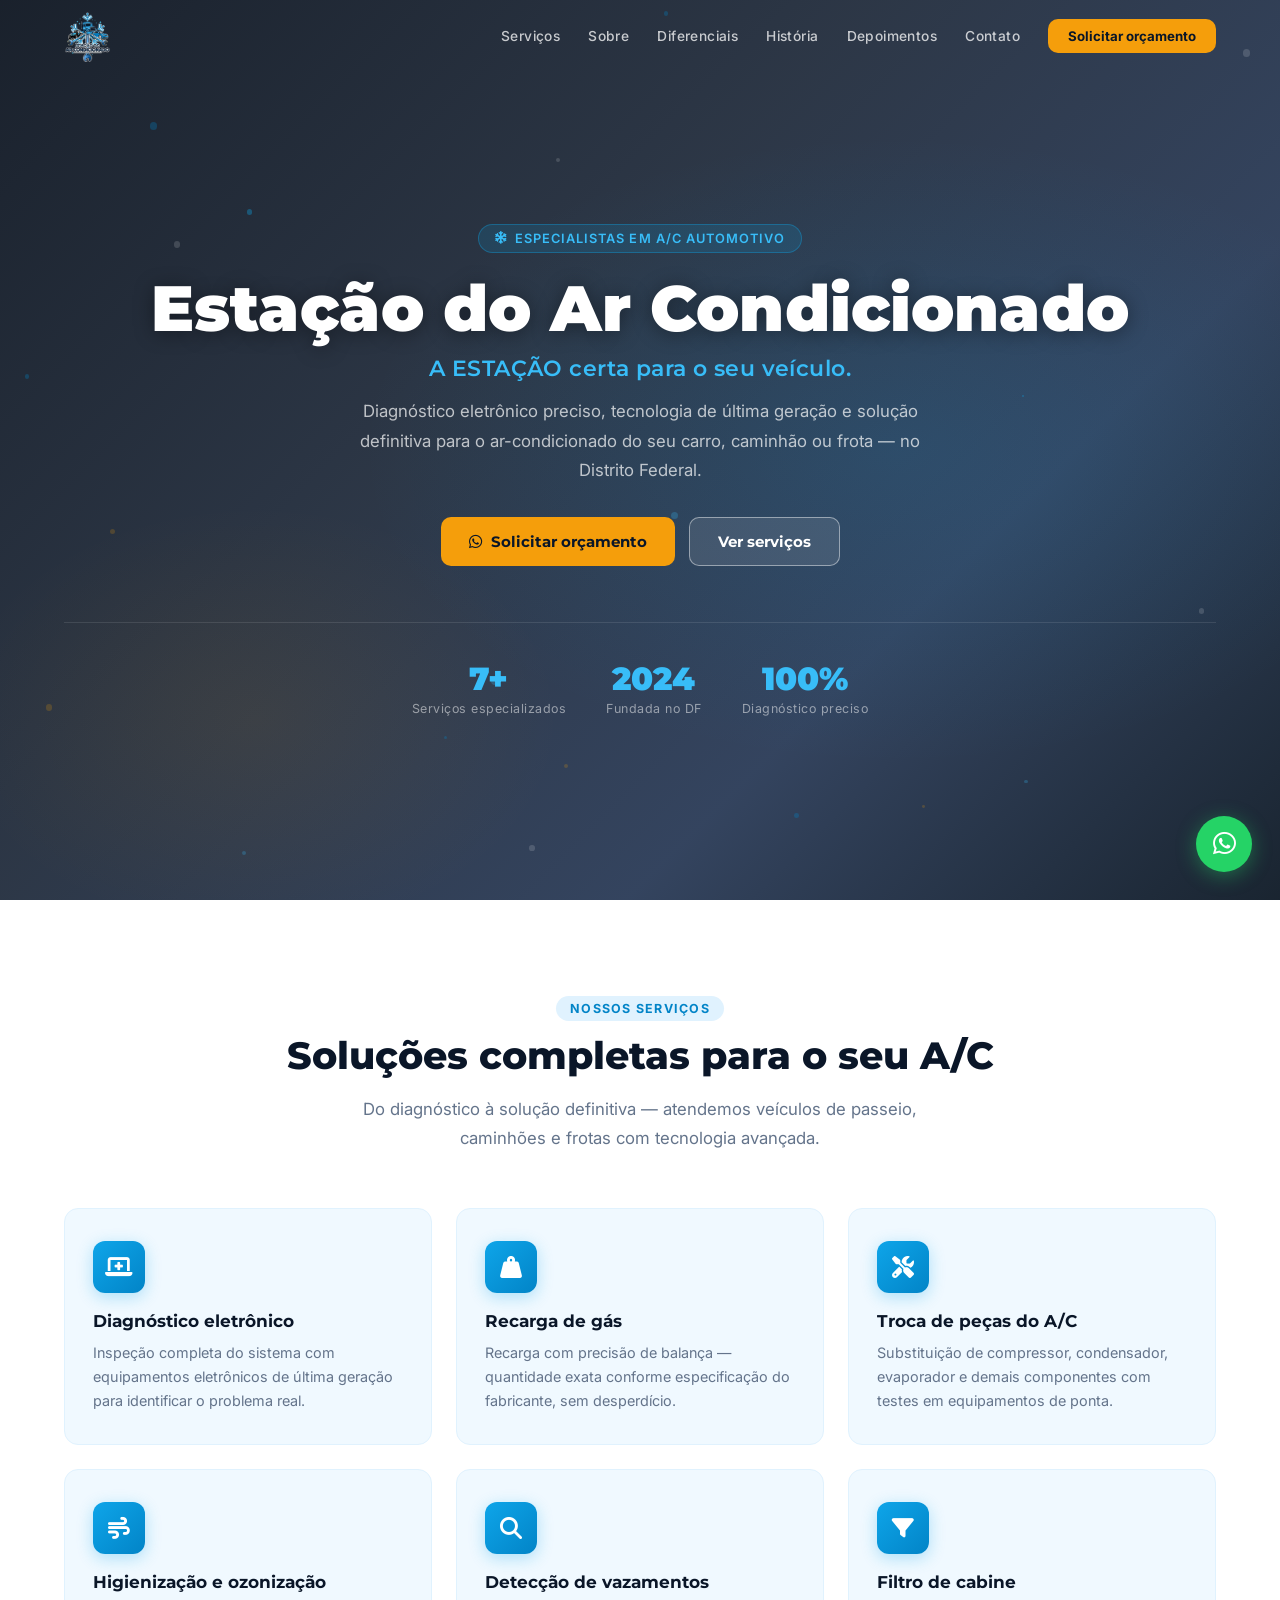
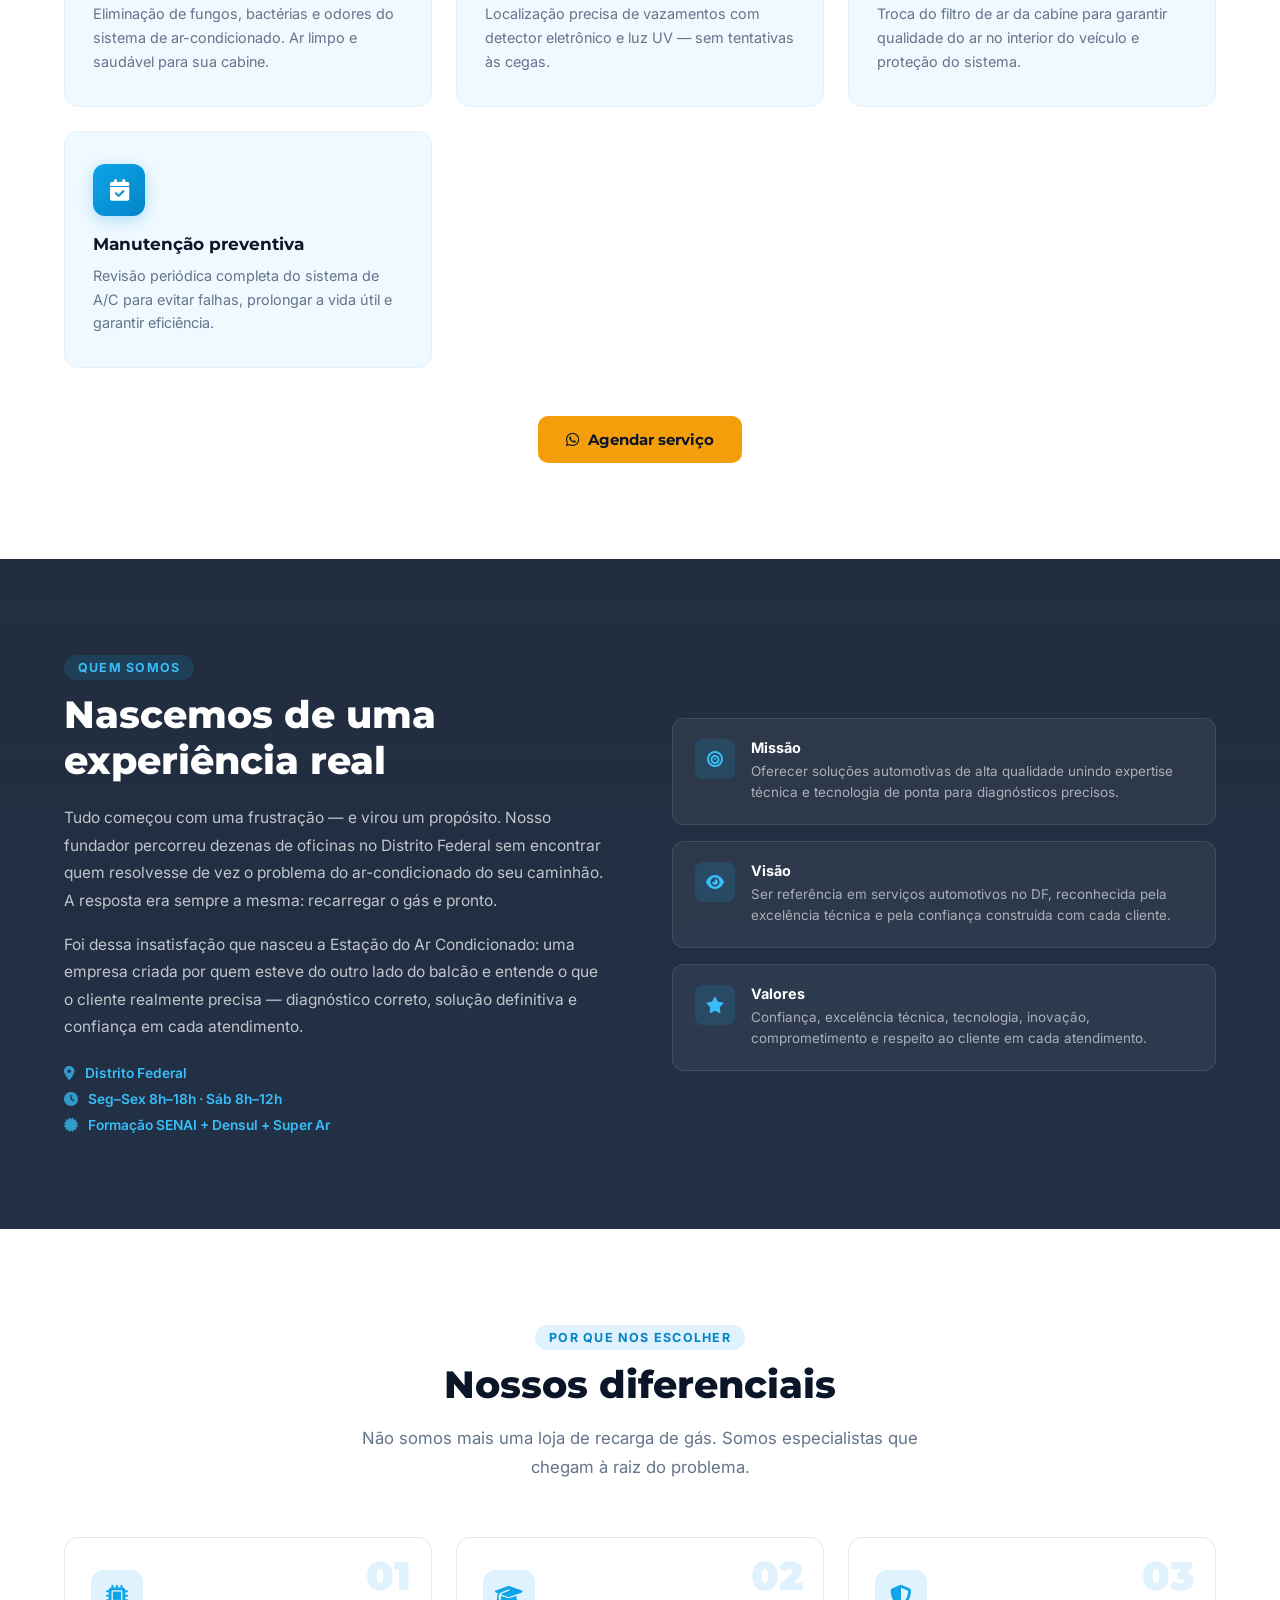
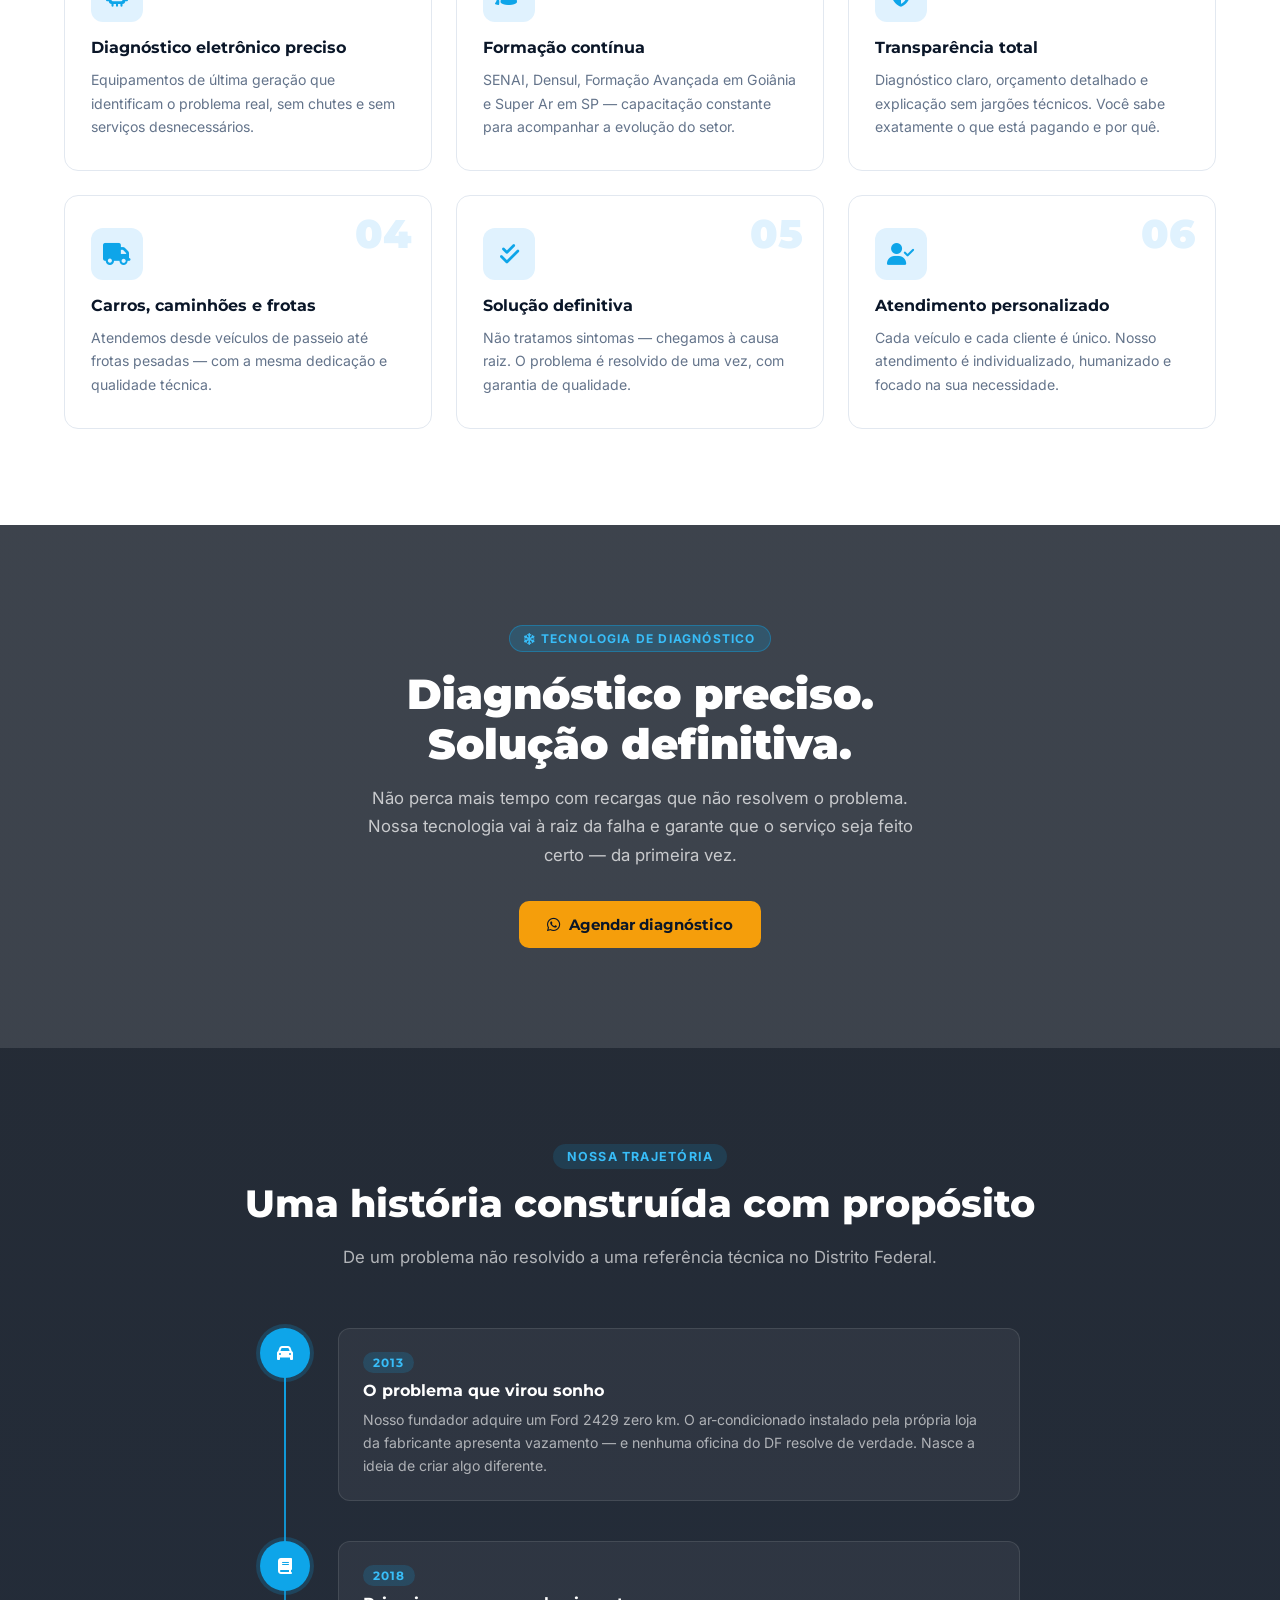
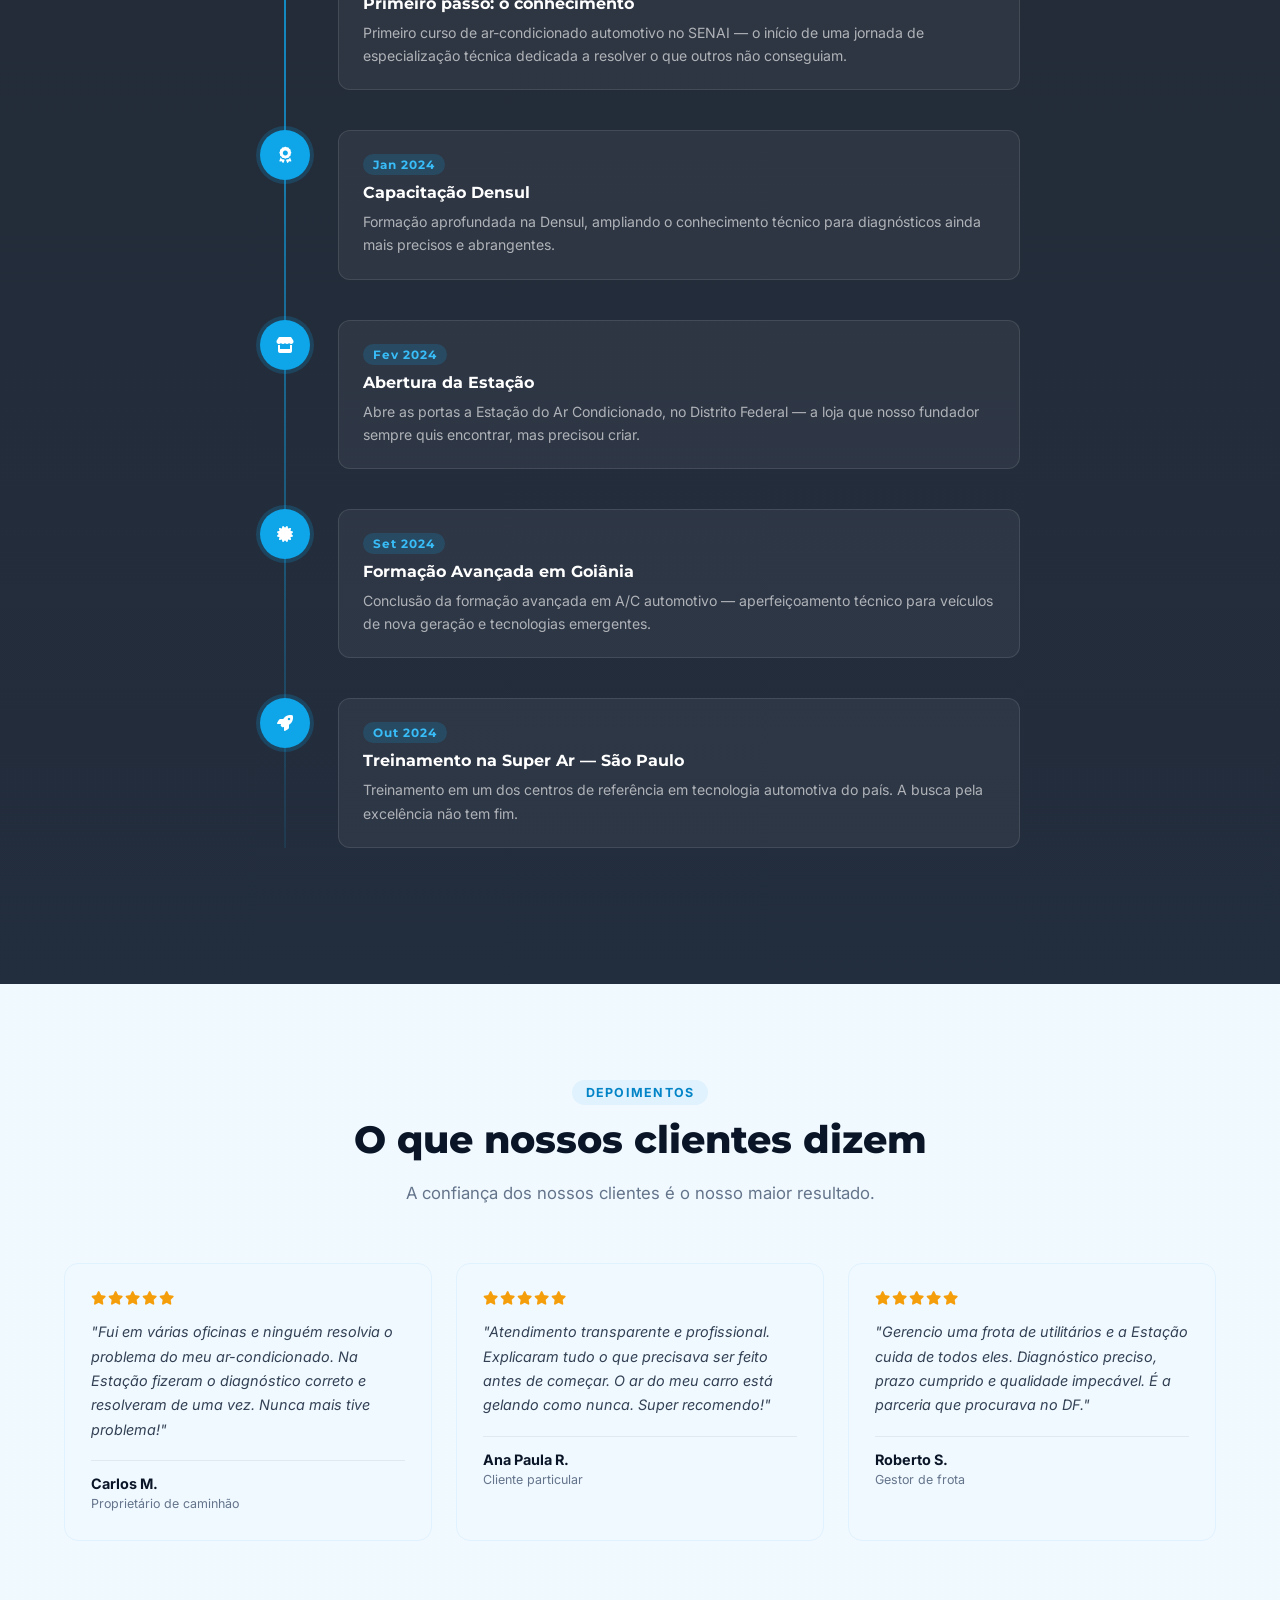
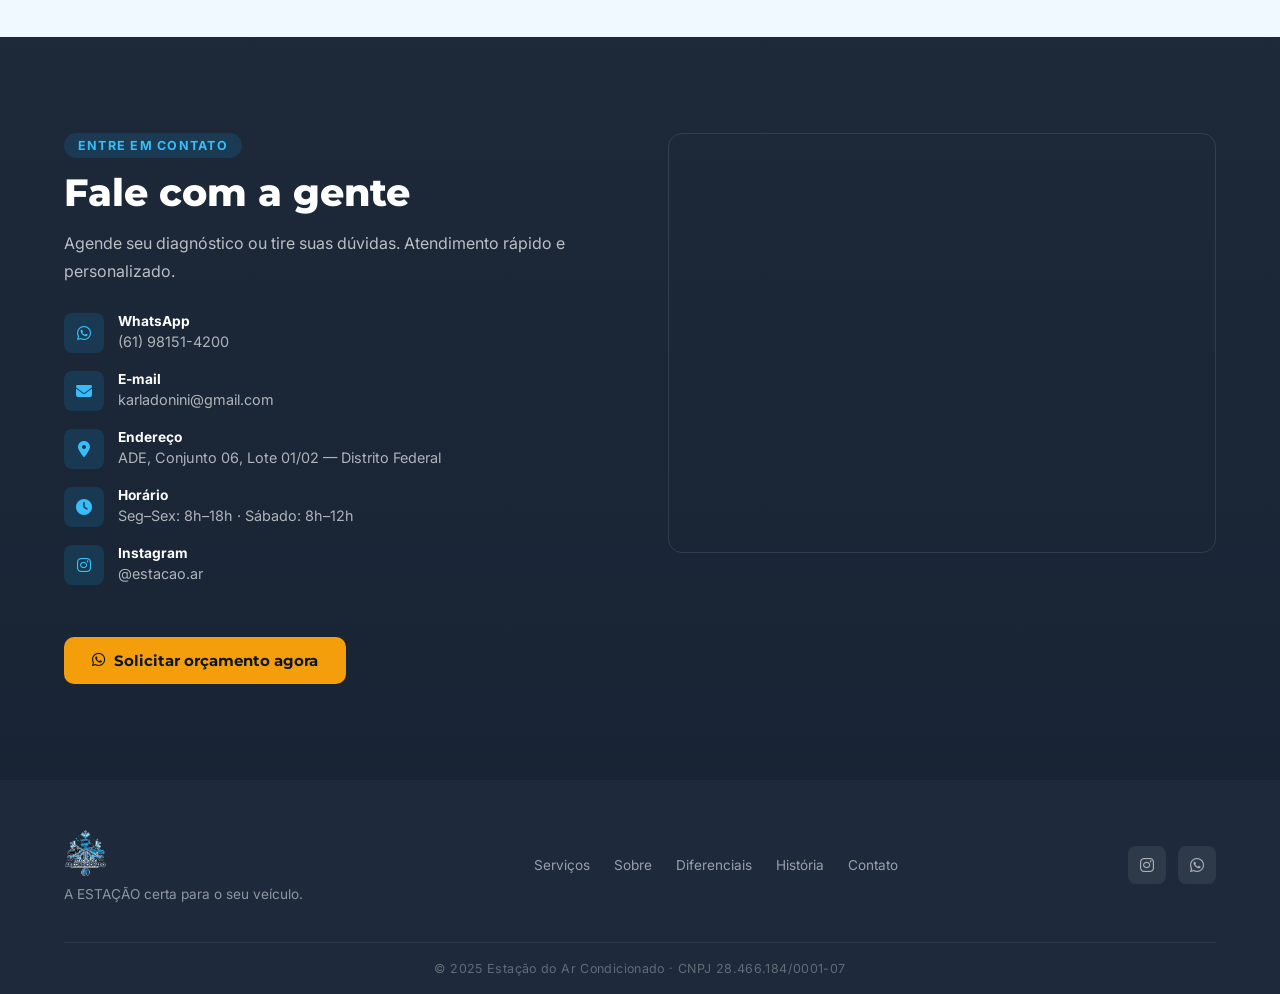
==== commit 2a1d1550: "feat: backgrounds pexels nas secoes hero, sobre, banner-divisor, historia, depoimentos e contato" ====
--- a/index.html
+++ b/index.html
@@ -237,6 +237,16 @@
   </div>
 </section>
 
+<!-- ===== BANNER DIVISOR ===== -->
+<div id="banner-divisor">
+  <div class="container banner-div-content">
+    <span class="banner-div-tag reveal"><i class="fas fa-snowflake"></i> Tecnologia de diagnóstico</span>
+    <h2 class="reveal">Diagnóstico preciso.<br>Solução definitiva.</h2>
+    <p class="reveal">Não perca mais tempo com recargas que não resolvem o problema. Nossa tecnologia vai à raiz da falha e garante que o serviço seja feito certo — da primeira vez.</p>
+    <a href="https://wa.me/5561981514200?text=Ol%C3%A1!%20Gostaria%20de%20agendar%20um%20diagn%C3%B3stico." target="_blank" rel="noopener" class="btn-amber reveal"><i class="fab fa-whatsapp"></i> Agendar diagnóstico</a>
+  </div>
+</div>
+
 <!-- ===== HISTÓRIA ===== -->
 <section id="historia" class="section section-dark">
   <div class="container">
--- a/style.css
+++ b/style.css
@@ -41,6 +41,70 @@
 .section    { padding: 96px 0; }
 .section-dark { background: var(--navy); }
 
+/* Backgrounds específicos por seção */
+#sobre {
+  background:
+    linear-gradient(rgba(10,22,40,.9), rgba(15,31,56,.92)),
+    url('https://images.pexels.com/photos/1619317/pexels-photo-1619317.jpeg?auto=compress&cs=tinysrgb&w=1920') center/cover fixed no-repeat;
+}
+
+#historia {
+  background:
+    linear-gradient(rgba(6,14,26,.88), rgba(10,22,40,.90)),
+    url('https://images.pexels.com/photos/3807517/pexels-photo-3807517.jpeg?auto=compress&cs=tinysrgb&w=1920') center/cover fixed no-repeat;
+}
+
+#depoimentos {
+  background:
+    linear-gradient(rgba(240,249,255,.96), rgba(240,249,255,.96)),
+    url('https://images.pexels.com/photos/1592384/pexels-photo-1592384.jpeg?auto=compress&cs=tinysrgb&w=1920') center/cover fixed no-repeat;
+}
+
+#contato {
+  background:
+    linear-gradient(rgba(10,22,40,.92), rgba(10,22,40,.94)),
+    url('https://images.pexels.com/photos/4489773/pexels-photo-4489773.jpeg?auto=compress&cs=tinysrgb&w=1920') center/cover fixed no-repeat;
+}
+
+/* Banner divisor entre Diferenciais e História */
+#banner-divisor {
+  position: relative;
+  padding: 100px 0;
+  text-align: center;
+  background:
+    linear-gradient(rgba(6,14,26,.78), rgba(6,14,26,.78)),
+    url('https://images.pexels.com/photos/2244746/pexels-photo-2244746.jpeg?auto=compress&cs=tinysrgb&w=1920') center/cover fixed no-repeat;
+}
+.banner-div-content { position: relative; z-index: 2; }
+.banner-div-content h2 {
+  font-family: var(--font-head);
+  font-size: clamp(1.6rem, 4vw, 2.6rem);
+  font-weight: 900;
+  color: var(--white);
+  margin-bottom: 14px;
+  line-height: 1.2;
+}
+.banner-div-content p {
+  font-size: 1.05rem;
+  color: rgba(255,255,255,.72);
+  max-width: 560px;
+  margin: 0 auto 32px;
+  line-height: 1.7;
+}
+.banner-div-tag {
+  display: inline-block;
+  background: rgba(14,165,233,.2);
+  border: 1px solid rgba(14,165,233,.4);
+  color: var(--sky-light);
+  font-size: .75rem;
+  font-weight: 700;
+  letter-spacing: .1em;
+  text-transform: uppercase;
+  padding: 5px 14px;
+  border-radius: 20px;
+  margin-bottom: 18px;
+}
+
 .section-tag {
   display: block;
   width: fit-content;
@@ -292,7 +356,9 @@
 .hero-bg {
   position: absolute;
   inset: 0;
-  background: linear-gradient(135deg, #060e1a 0%, #0a1628 40%, #0d2040 70%, #06121f 100%);
+  background:
+    linear-gradient(135deg, rgba(6,14,26,.92) 0%, rgba(10,22,40,.86) 40%, rgba(13,32,64,.84) 70%, rgba(6,18,31,.92) 100%),
+    url('https://images.pexels.com/photos/3807386/pexels-photo-3807386.jpeg?auto=compress&cs=tinysrgb&w=1920') center/cover no-repeat;
 }
 .hero-bg::after {
   content: '';
@@ -784,6 +850,11 @@
   .contato-info .section-title { text-align: center; }
   .contato-info .section-tag   { margin: 0 auto 12px; }
   .contato-itens { align-items: flex-start; }
+
+  /* Desativa parallax em iOS/Android */
+  #sobre, #historia, #depoimentos, #contato, #banner-divisor {
+    background-attachment: scroll, scroll;
+  }
 }
 
 /* ≤768px — tablet / mobile */
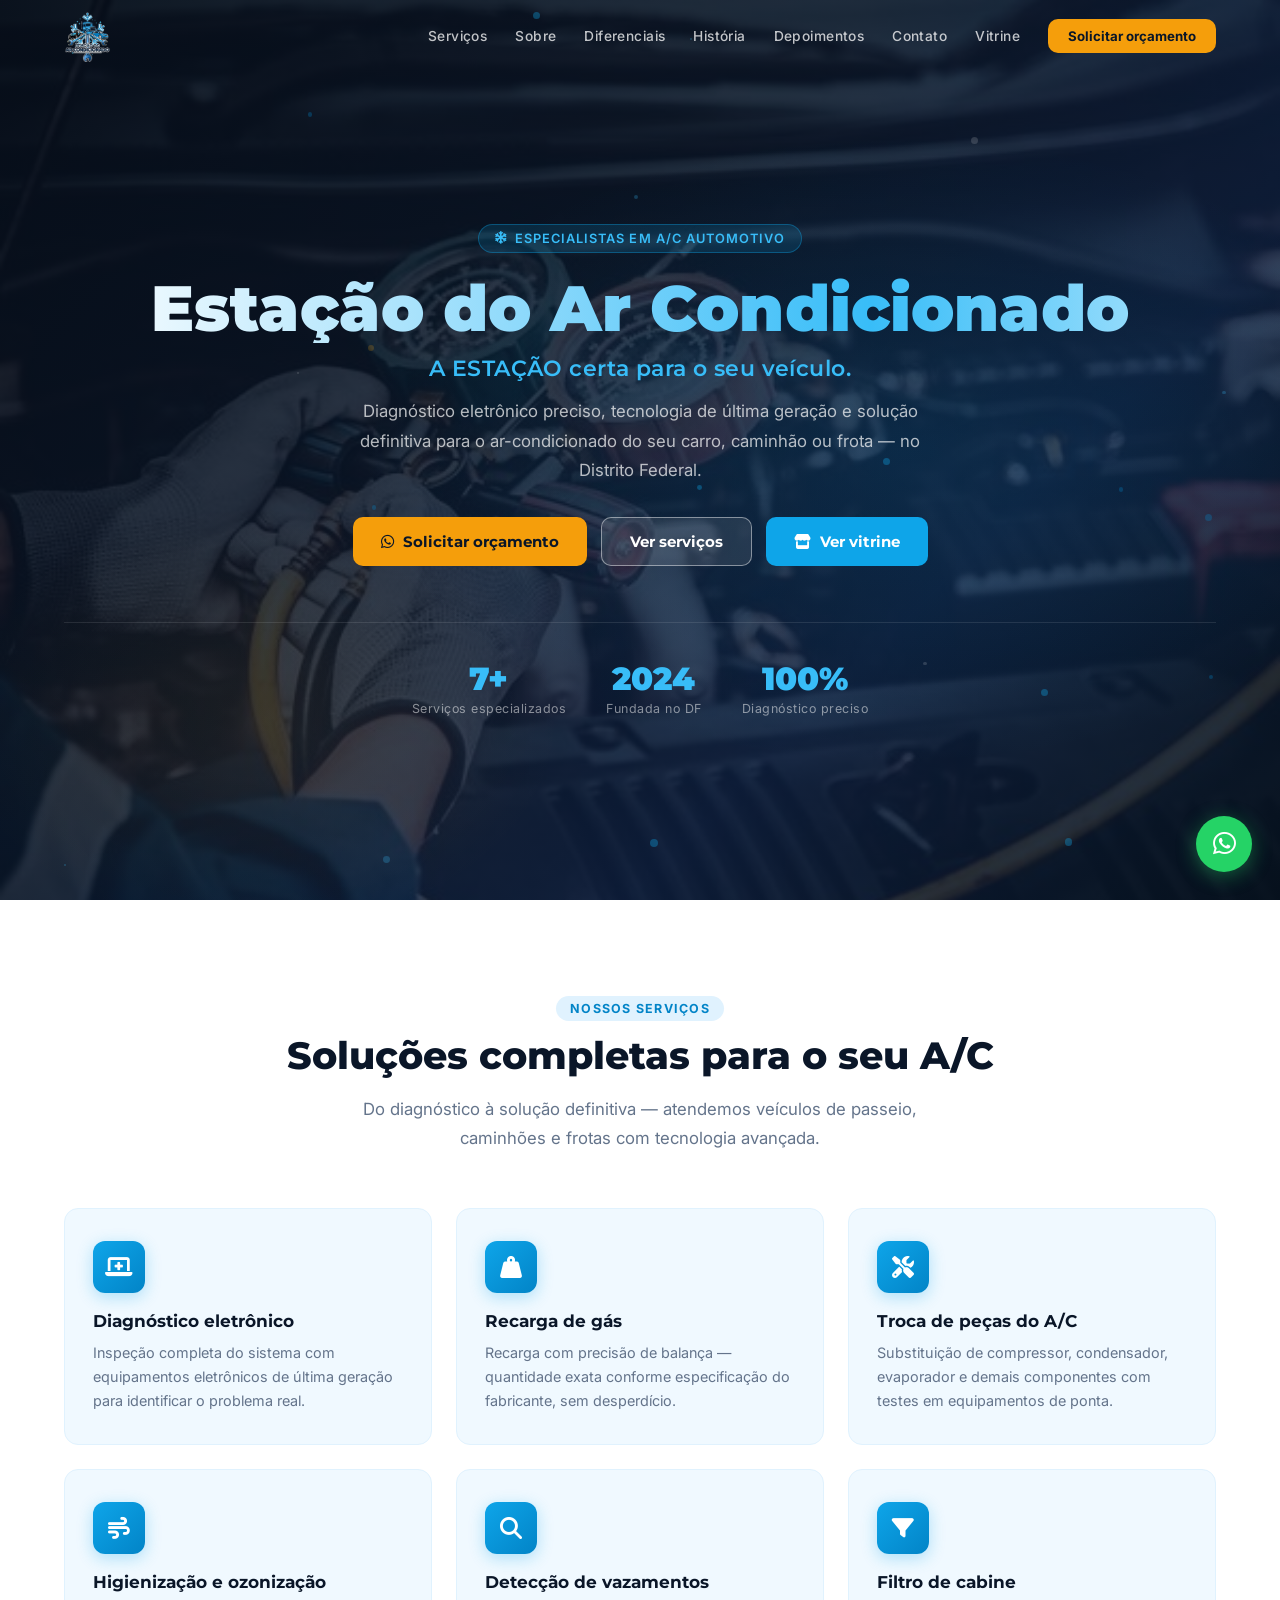
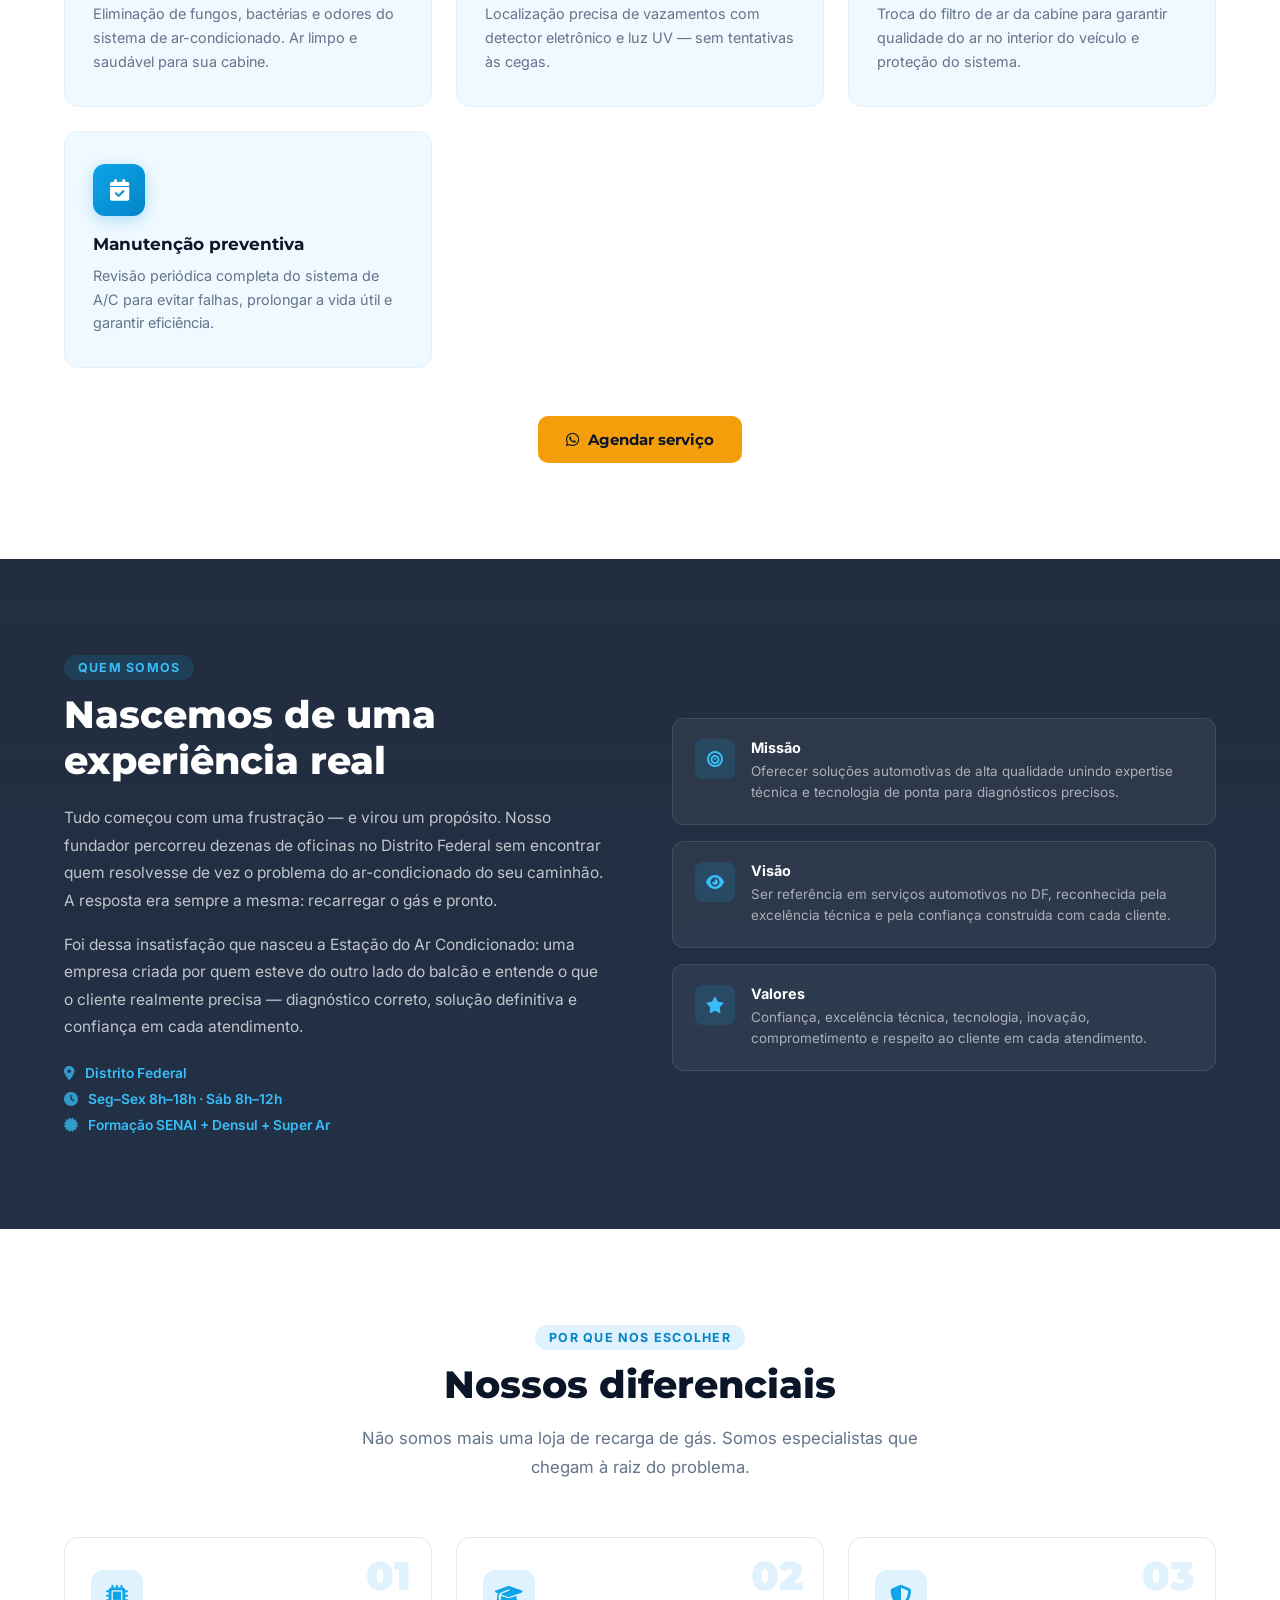
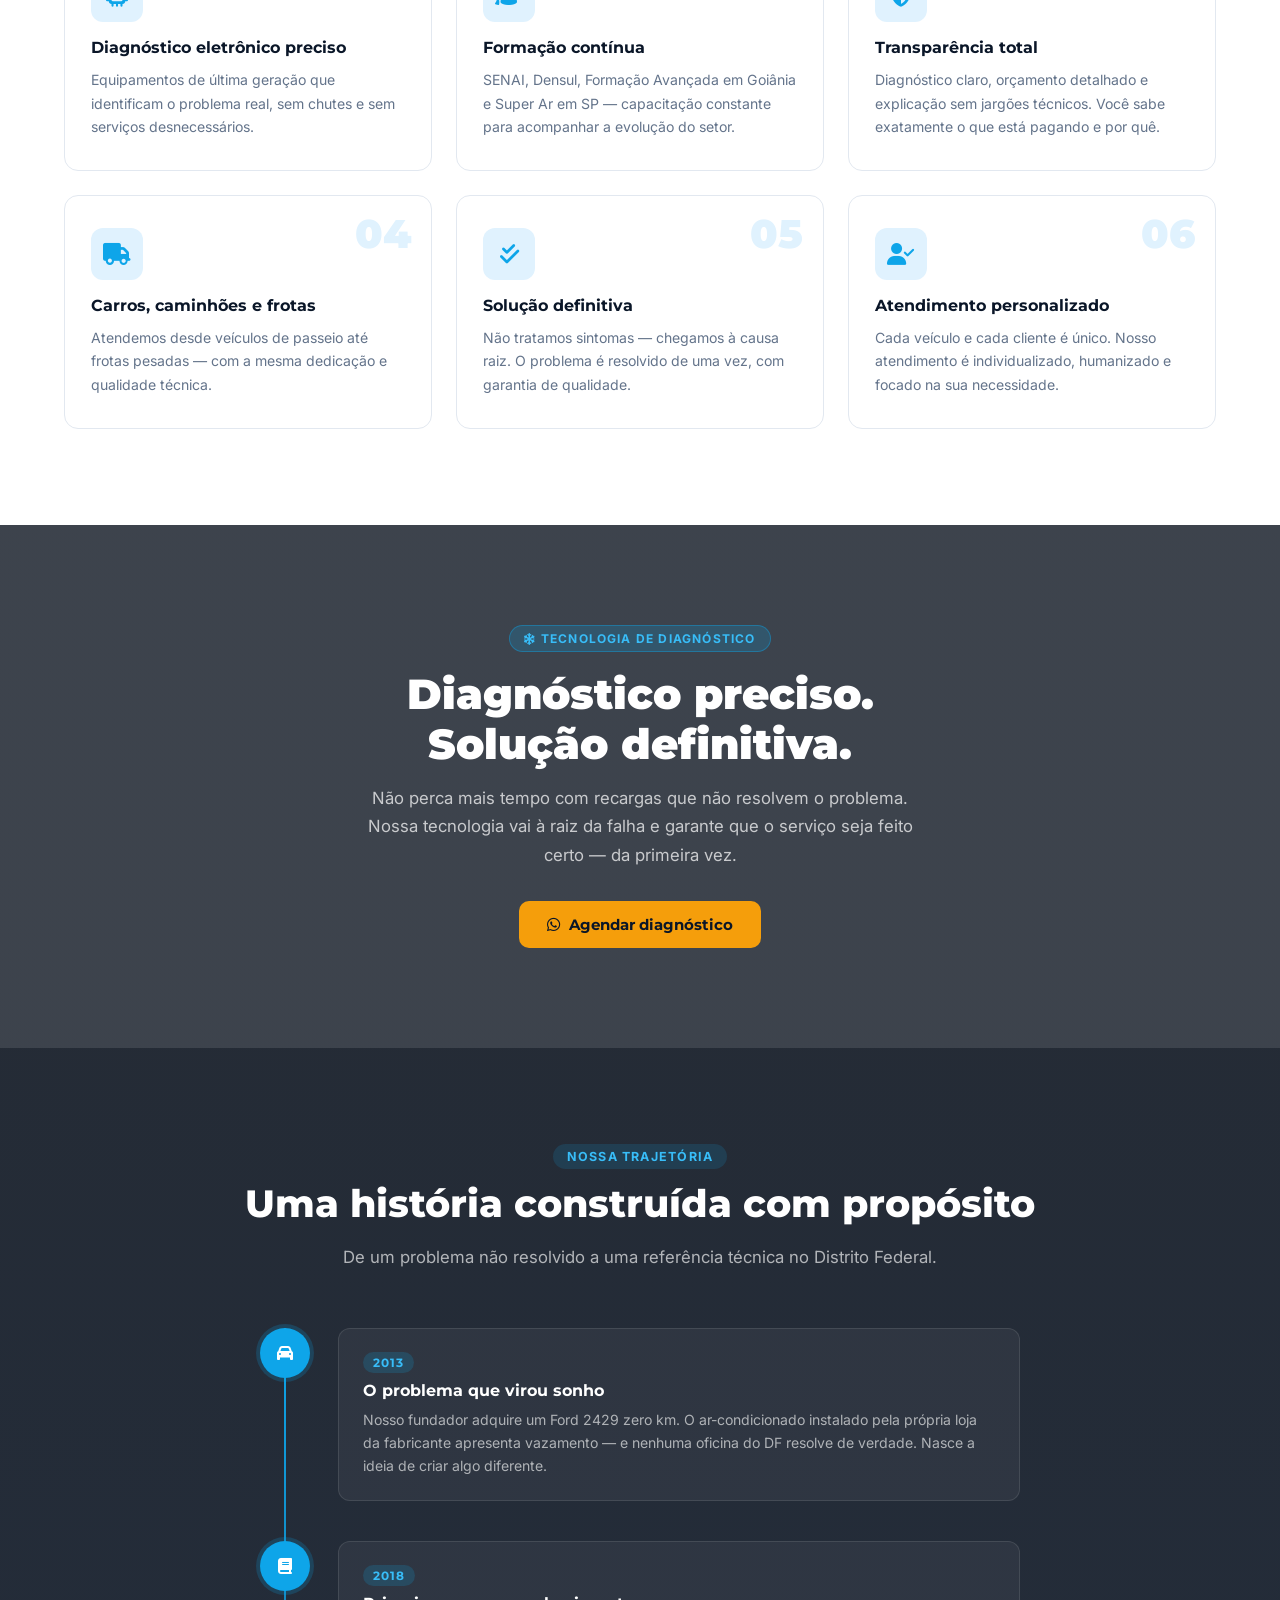
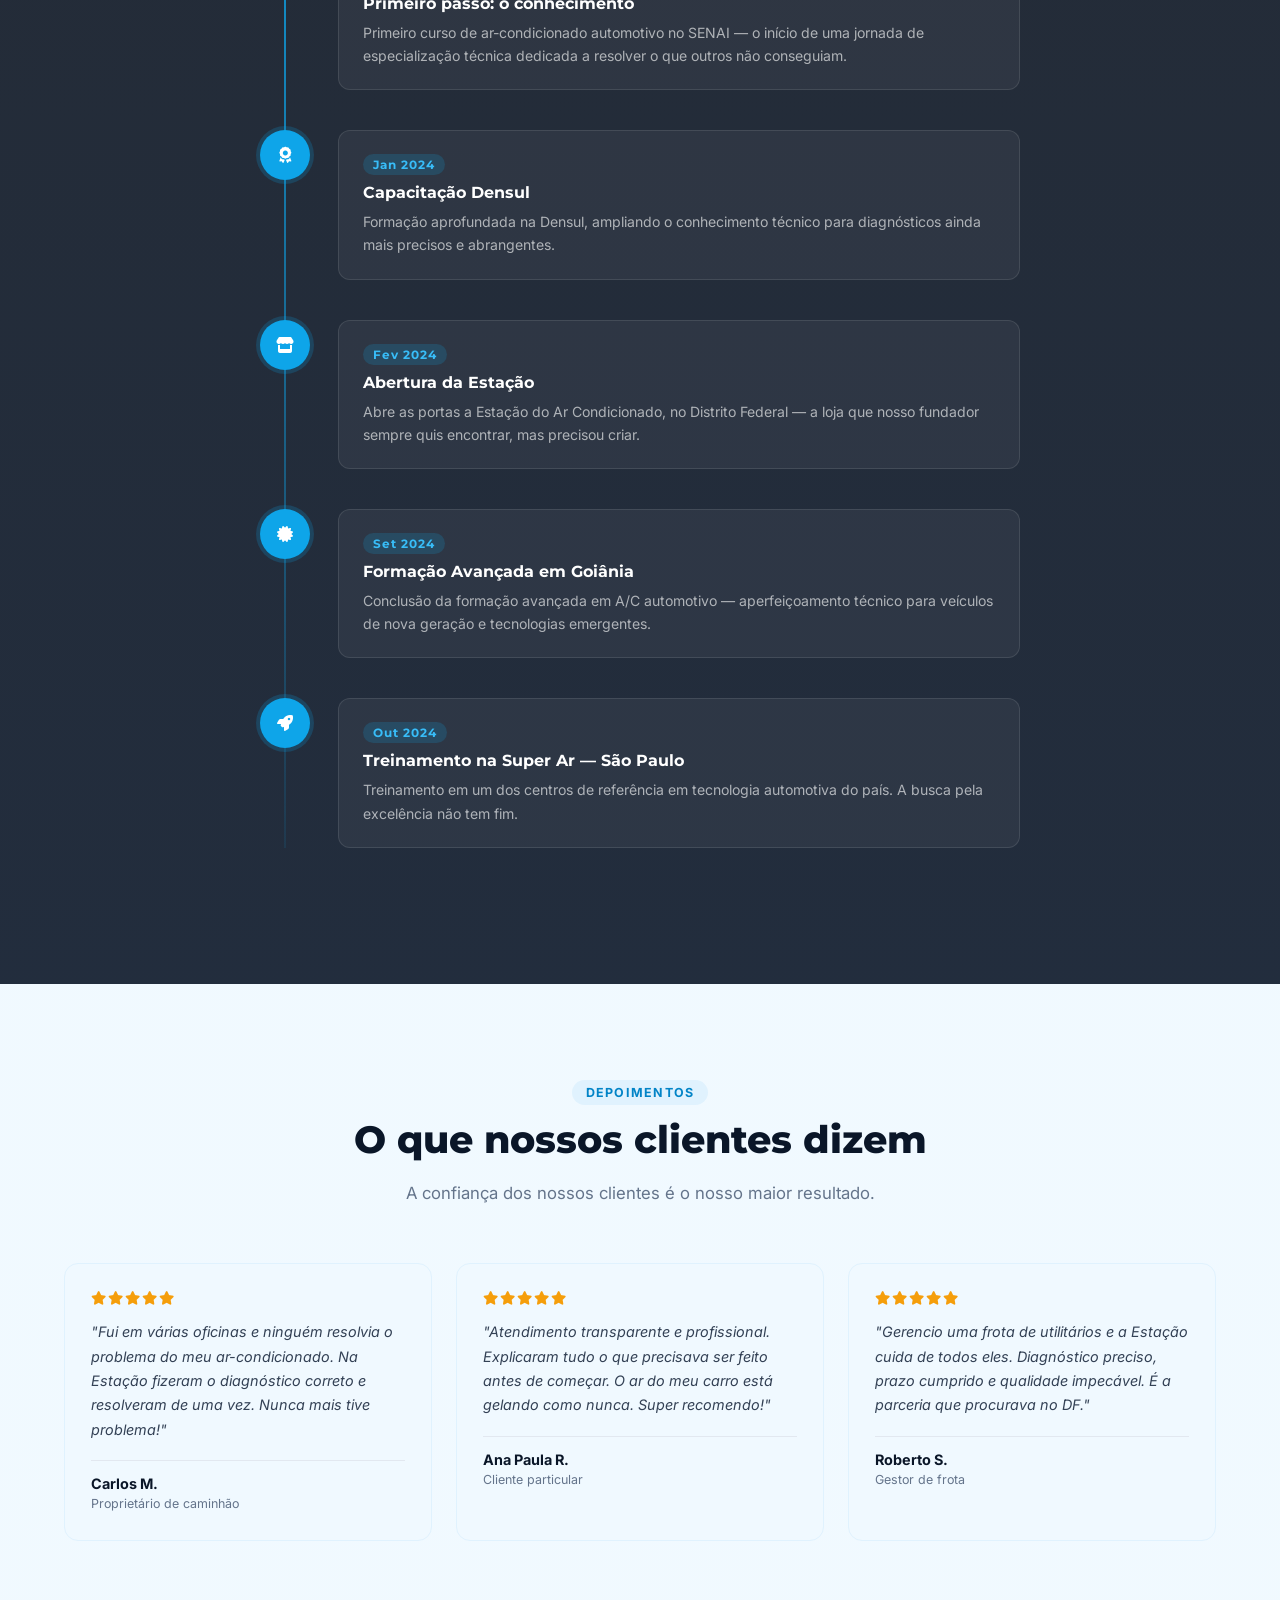
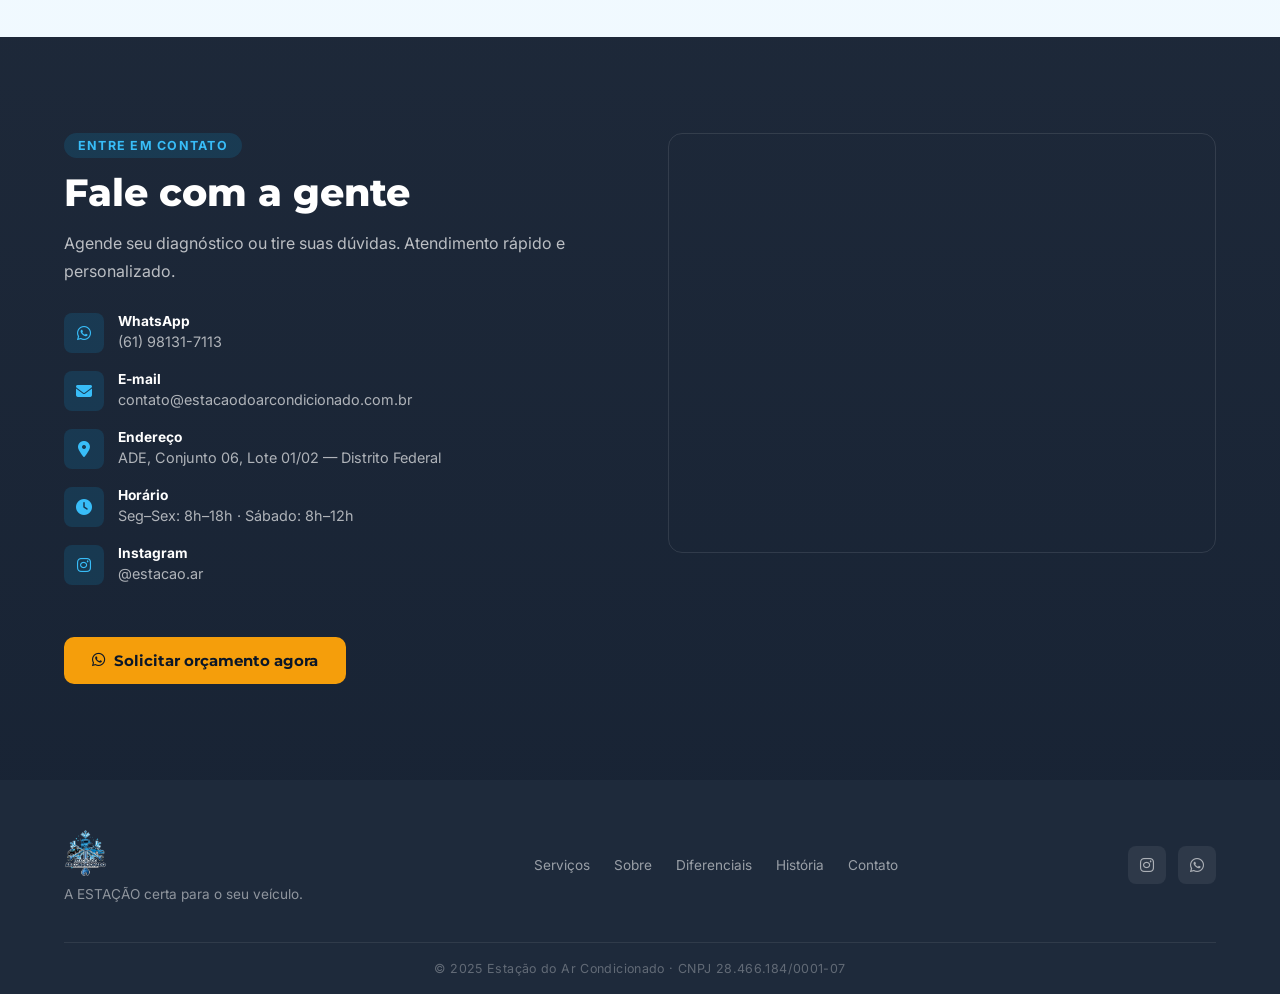
==== commit 98d6f563: "fix: atualiza número de telefone/WhatsApp para (61) 98131-7113 Co-Authored-By: Claude Sonnet 4.6 <no" ====
--- a/index.html
+++ b/index.html
@@ -42,7 +42,8 @@
       <a href="#historia"    class="nav-link">História</a>
       <a href="#depoimentos" class="nav-link">Depoimentos</a>
       <a href="#contato"     class="nav-link">Contato</a>
-      <a href="https://wa.me/5561981514200?text=Ol%C3%A1!%20Gostaria%20de%20solicitar%20um%20or%C3%A7amento." target="_blank" rel="noopener" class="nav-cta">Solicitar orçamento</a>
+      <a href="vitrine.html" class="nav-link nav-vitrine">Vitrine</a>
+      <a href="https://wa.me/5561981317113?text=Ol%C3%A1!%20Gostaria%20de%20solicitar%20um%20or%C3%A7amento." target="_blank" rel="noopener" class="nav-cta">Solicitar orçamento</a>
     </nav>
     <button class="hamburger" id="menuToggle" aria-label="Abrir menu">
       <span></span><span></span><span></span>
@@ -59,7 +60,8 @@
   <a href="#historia"     class="nav-link">História</a>
   <a href="#depoimentos"  class="nav-link">Depoimentos</a>
   <a href="#contato"      class="nav-link">Contato</a>
-  <a href="https://wa.me/5561981514200?text=Ol%C3%A1!%20Gostaria%20de%20solicitar%20um%20or%C3%A7amento." target="_blank" rel="noopener" class="nav-wpp-mob"><i class="fab fa-whatsapp"></i> Solicitar orçamento</a>
+  <a href="vitrine.html" class="nav-link nav-vitrine">Vitrine</a>
+  <a href="https://wa.me/5561981317113?text=Ol%C3%A1!%20Gostaria%20de%20solicitar%20um%20or%C3%A7amento." target="_blank" rel="noopener" class="nav-wpp-mob"><i class="fab fa-whatsapp"></i> Solicitar orçamento</a>
 </nav>
 <div id="navOverlay"></div>
 
@@ -73,8 +75,9 @@
     <p class="hero-sub reveal">A ESTAÇÃO certa para o seu veículo.</p>
     <p class="hero-desc reveal">Diagnóstico eletrônico preciso, tecnologia de última geração e solução definitiva para o ar-condicionado do seu carro, caminhão ou frota — no Distrito Federal.</p>
     <div class="hero-btns reveal">
-      <a href="https://wa.me/5561981514200?text=Ol%C3%A1!%20Gostaria%20de%20solicitar%20um%20or%C3%A7amento." target="_blank" rel="noopener" class="btn-amber"><i class="fab fa-whatsapp"></i> Solicitar orçamento</a>
+      <a href="https://wa.me/5561981317113?text=Ol%C3%A1!%20Gostaria%20de%20solicitar%20um%20or%C3%A7amento." target="_blank" rel="noopener" class="btn-amber"><i class="fab fa-whatsapp"></i> Solicitar orçamento</a>
       <a href="#servicos" class="btn-outline-white">Ver serviços</a>
+      <a href="vitrine.html" class="btn-sky"><i class="fas fa-store"></i> Ver vitrine</a>
     </div>
     <div class="hero-stats reveal">
       <div class="hero-stat"><span class="stat-num">7+</span><span class="stat-label">Serviços especializados</span></div>
@@ -136,7 +139,7 @@
 
     </div>
     <div class="servicos-cta reveal">
-      <a href="https://wa.me/5561981514200?text=Ol%C3%A1!%20Gostaria%20de%20agendar%20um%20servi%C3%A7o." target="_blank" rel="noopener" class="btn-amber"><i class="fab fa-whatsapp"></i> Agendar serviço</a>
+      <a href="https://wa.me/5561981317113?text=Ol%C3%A1!%20Gostaria%20de%20agendar%20um%20servi%C3%A7o." target="_blank" rel="noopener" class="btn-amber"><i class="fab fa-whatsapp"></i> Agendar serviço</a>
     </div>
   </div>
 </section>
@@ -243,7 +246,7 @@
     <span class="banner-div-tag reveal"><i class="fas fa-snowflake"></i> Tecnologia de diagnóstico</span>
     <h2 class="reveal">Diagnóstico preciso.<br>Solução definitiva.</h2>
     <p class="reveal">Não perca mais tempo com recargas que não resolvem o problema. Nossa tecnologia vai à raiz da falha e garante que o serviço seja feito certo — da primeira vez.</p>
-    <a href="https://wa.me/5561981514200?text=Ol%C3%A1!%20Gostaria%20de%20agendar%20um%20diagn%C3%B3stico." target="_blank" rel="noopener" class="btn-amber reveal"><i class="fab fa-whatsapp"></i> Agendar diagnóstico</a>
+    <a href="https://wa.me/5561981317113?text=Ol%C3%A1!%20Gostaria%20de%20agendar%20um%20diagn%C3%B3stico." target="_blank" rel="noopener" class="btn-amber reveal"><i class="fab fa-whatsapp"></i> Agendar diagnóstico</a>
   </div>
 </div>
 
@@ -357,14 +360,14 @@
           <div class="contato-icon"><i class="fab fa-whatsapp"></i></div>
           <div>
             <strong>WhatsApp</strong>
-            <a href="https://wa.me/5561981514200?text=Ol%C3%A1!%20Gostaria%20de%20mais%20informa%C3%A7%C3%B5es." target="_blank" rel="noopener">(61) 98151-4200</a>
+            <a href="https://wa.me/5561981317113?text=Ol%C3%A1!%20Gostaria%20de%20mais%20informa%C3%A7%C3%B5es." target="_blank" rel="noopener">(61) 98131-7113</a>
           </div>
         </div>
         <div class="contato-item">
           <div class="contato-icon"><i class="fas fa-envelope"></i></div>
           <div>
             <strong>E-mail</strong>
-            <a href="mailto:karladonini@gmail.com">karladonini@gmail.com</a>
+            <a href="mailto:contato@estacaodoarcondicionado.com.br">contato@estacaodoarcondicionado.com.br</a>
           </div>
         </div>
         <div class="contato-item">
@@ -390,7 +393,7 @@
         </div>
       </div>
 
-      <a href="https://wa.me/5561981514200?text=Ol%C3%A1!%20Gostaria%20de%20solicitar%20um%20or%C3%A7amento." target="_blank" rel="noopener" class="btn-amber mt-24"><i class="fab fa-whatsapp"></i> Solicitar orçamento agora</a>
+      <a href="https://wa.me/5561981317113?text=Ol%C3%A1!%20Gostaria%20de%20solicitar%20um%20or%C3%A7amento." target="_blank" rel="noopener" class="btn-amber mt-24"><i class="fab fa-whatsapp"></i> Solicitar orçamento agora</a>
     </div>
 
     <div class="contato-mapa reveal-right">
@@ -424,7 +427,7 @@
     </div>
     <div class="footer-social">
       <a href="https://www.instagram.com/estacao.ar" target="_blank" rel="noopener" aria-label="Instagram"><i class="fab fa-instagram"></i></a>
-      <a href="https://wa.me/5561981514200" target="_blank" rel="noopener" aria-label="WhatsApp"><i class="fab fa-whatsapp"></i></a>
+      <a href="https://wa.me/5561981317113" target="_blank" rel="noopener" aria-label="WhatsApp"><i class="fab fa-whatsapp"></i></a>
     </div>
   </div>
   <div class="footer-bottom">
@@ -433,7 +436,7 @@
 </footer>
 
 <!-- ===== WA FLUTUANTE ===== -->
-<a href="https://wa.me/5561981514200?text=Ol%C3%A1!%20Gostaria%20de%20mais%20informa%C3%A7%C3%B5es%20sobre%20os%20servi%C3%A7os%20da%20Esta%C3%A7%C3%A3o%20do%20Ar%20Condicionado." target="_blank" rel="noopener" class="wpp-float" aria-label="WhatsApp">
+<a href="https://wa.me/5561981317113?text=Ol%C3%A1!%20Gostaria%20de%20mais%20informa%C3%A7%C3%B5es%20sobre%20os%20servi%C3%A7os%20da%20Esta%C3%A7%C3%A3o%20do%20Ar%20Condicionado." target="_blank" rel="noopener" class="wpp-float" aria-label="WhatsApp">
   <i class="fab fa-whatsapp"></i>
 </a>
 
--- a/style.css
+++ b/style.css
@@ -117,6 +117,21 @@
   text-transform: uppercase;
   padding: 5px 14px;
   border-radius: 20px;
+  position: relative;
+  overflow: hidden;
+}
+.section-tag::after {
+  content: '';
+  position: absolute;
+  top: 0; left: -80%;
+  width: 60%; height: 100%;
+  background: linear-gradient(90deg, transparent, rgba(255,255,255,.45), transparent);
+  animation: tagShine 3.5s ease-in-out infinite;
+}
+@keyframes tagShine {
+  0%   { left: -80%; }
+  45%  { left: 160%; }
+  100% { left: 160%; }
 }
 .section-dark .section-tag {
   background: rgba(14,165,233,.15);
@@ -158,6 +173,8 @@
   padding: 14px 28px;
   border-radius: var(--radius);
   transition: background var(--trans), transform var(--trans), box-shadow var(--trans);
+  position: relative;
+  overflow: hidden;
 }
 .btn-amber:hover { background: var(--amber-dark); color: var(--white); transform: translateY(-2px); box-shadow: 0 6px 24px rgba(245,158,11,.4); }
 
@@ -165,6 +182,8 @@
   display: inline-flex;
   align-items: center;
   gap: 9px;
+  position: relative;
+  overflow: hidden;
   background: rgba(255,255,255,.10);
   color: var(--white);
   font-family: var(--font-head);
@@ -358,7 +377,7 @@
   inset: 0;
   background:
     linear-gradient(135deg, rgba(6,14,26,.92) 0%, rgba(10,22,40,.86) 40%, rgba(13,32,64,.84) 70%, rgba(6,18,31,.92) 100%),
-    url('https://images.pexels.com/photos/3807386/pexels-photo-3807386.jpeg?auto=compress&cs=tinysrgb&w=1920') center/cover no-repeat;
+    url('images/hero-bg.jpg') center/cover no-repeat;
 }
 .hero-bg::after {
   content: '';
@@ -409,10 +428,18 @@
   font-family: var(--font-head);
   font-size: clamp(2rem, 6vw, 4rem);
   font-weight: 900;
-  color: var(--white);
+  background: linear-gradient(90deg, #fff 0%, #38BDF8 28%, #fff 48%, #F59E0B 68%, #fff 100%);
+  background-size: 250% auto;
+  -webkit-background-clip: text;
+  -webkit-text-fill-color: transparent;
+  background-clip: text;
+  animation: titleShimmer 6s linear infinite;
   line-height: 1.1;
   margin-bottom: 12px;
-  text-shadow: 0 2px 20px rgba(0,0,0,.4);
+}
+@keyframes titleShimmer {
+  from { background-position: 0% center; }
+  to   { background-position: 250% center; }
 }
 
 .hero-sub {
@@ -654,6 +681,11 @@
   flex-shrink: 0;
   z-index: 1;
   box-shadow: 0 0 0 4px rgba(14,165,233,.2);
+  animation: dotPulse 2.5s ease-in-out infinite;
+}
+@keyframes dotPulse {
+  0%, 100% { box-shadow: 0 0 0 4px rgba(14,165,233,.2); }
+  50%       { box-shadow: 0 0 0 10px rgba(14,165,233,.08), 0 0 0 4px rgba(14,165,233,.35); }
 }
 
 .timeline-content {
@@ -810,6 +842,88 @@
 }
 .wpp-float:hover { background: #1EBE5A; transform: scale(1.08); }
 
+/* ── EFEITOS ADICIONAIS ──────────────────────────────────────── */
+
+/* Bounce no ícone ao hover nos cards */
+.servico-card:hover .servico-icon,
+.diferencial-card:hover .diferencial-icon {
+  animation: iconBounce .45s ease;
+}
+@keyframes iconBounce {
+  0%   { transform: scale(1) rotate(0deg); }
+  35%  { transform: scale(1.25) rotate(-12deg); }
+  70%  { transform: scale(.95) rotate(6deg); }
+  100% { transform: scale(1) rotate(0deg); }
+}
+
+/* Scan line sutil no hero */
+#hero::before {
+  content: '';
+  position: absolute;
+  top: 0; left: -60%;
+  width: 40%; height: 100%;
+  background: linear-gradient(90deg, transparent, rgba(14,165,233,.04), transparent);
+  animation: heroScan 7s linear infinite;
+  pointer-events: none;
+  z-index: 1;
+}
+@keyframes heroScan {
+  0%   { left: -60%; }
+  100% { left: 160%; }
+}
+
+/* Glow pulsante nos stats da hero */
+.stat-num {
+  animation: statGlow 3s ease-in-out infinite;
+}
+@keyframes statGlow {
+  0%, 100% { text-shadow: 0 0 8px rgba(56,189,248,.4); }
+  50%       { text-shadow: 0 0 20px rgba(56,189,248,.7), 0 0 40px rgba(56,189,248,.3); }
+}
+
+/* Linha da timeline crescendo */
+.timeline::before {
+  animation: lineGrow 1.5s ease-out both;
+  transform-origin: top;
+}
+@keyframes lineGrow {
+  from { transform: scaleY(0); }
+  to   { transform: scaleY(1); }
+}
+
+/* Ripple nos botões */
+.ripple {
+  position: absolute;
+  border-radius: 50%;
+  background: rgba(255,255,255,.28);
+  transform: scale(0);
+  animation: rippleAnim .65s linear;
+  pointer-events: none;
+}
+@keyframes rippleAnim {
+  to { transform: scale(4); opacity: 0; }
+}
+
+/* Stagger padrão para nth-child dos grids */
+.servicos-grid    .servico-card:nth-child(2)    { transition-delay: .08s; }
+.servicos-grid    .servico-card:nth-child(3)    { transition-delay: .16s; }
+.servicos-grid    .servico-card:nth-child(4)    { transition-delay: .24s; }
+.servicos-grid    .servico-card:nth-child(5)    { transition-delay: .32s; }
+.servicos-grid    .servico-card:nth-child(6)    { transition-delay: .40s; }
+.servicos-grid    .servico-card:nth-child(7)    { transition-delay: .48s; }
+.diferenciais-grid .diferencial-card:nth-child(2) { transition-delay: .08s; }
+.diferenciais-grid .diferencial-card:nth-child(3) { transition-delay: .16s; }
+.diferenciais-grid .diferencial-card:nth-child(4) { transition-delay: .24s; }
+.diferenciais-grid .diferencial-card:nth-child(5) { transition-delay: .32s; }
+.diferenciais-grid .diferencial-card:nth-child(6) { transition-delay: .40s; }
+.depo-grid         .depo-card:nth-child(2)         { transition-delay: .1s; }
+.depo-grid         .depo-card:nth-child(3)         { transition-delay: .2s; }
+.timeline-item:nth-child(2) { transition-delay: .1s; }
+.timeline-item:nth-child(3) { transition-delay: .2s; }
+.timeline-item:nth-child(4) { transition-delay: .3s; }
+.timeline-item:nth-child(5) { transition-delay: .4s; }
+.timeline-item:nth-child(6) { transition-delay: .5s; }
+
 /* ── SCROLL REVEAL ───────────────────────────────────────────── */
 .reveal, .reveal-left, .reveal-right, .reveal-scale {
   opacity: 0;
@@ -827,29 +941,52 @@
 
 /* ── RESPONSIVIDADE ──────────────────────────────────────────── */
 
-/* 1440px+ */
-@media (min-width: 1440px) {
+/* 2560px+ — 4K / Widescreen */
+@media (min-width: 2560px) {
+  .container { max-width: 1700px; }
+  .section { padding: 120px 0; }
+  .servicos-grid { grid-template-columns: repeat(4, 1fr); }
+  .depo-grid { grid-template-columns: repeat(3, 1fr); }
+  #banner-divisor { padding: 130px 0; }
+}
+
+/* 1440px – 2559px */
+@media (min-width: 1440px) and (max-width: 2559px) {
   .container { max-width: 1280px; }
   .servicos-grid { grid-template-columns: repeat(4, 1fr); }
 }
 
-/* ≤1199px */
+/* 1200px – 1439px */
+@media (min-width: 1200px) and (max-width: 1439px) {
+  .servicos-grid { grid-template-columns: repeat(3, 1fr); }
+}
+
+/* ≤1199px — laptop pequeno */
 @media (max-width: 1199px) {
   .diferenciais-grid { grid-template-columns: repeat(2, 1fr); }
-}
-
-/* ≤1023px */
+  .servicos-grid     { grid-template-columns: repeat(3, 1fr); }
+}
+
+/* ≤1023px — tablet landscape */
 @media (max-width: 1023px) {
-  .sobre-grid     { grid-template-columns: 1fr; gap: 40px; }
-  .contato-grid   { grid-template-columns: 1fr; gap: 40px; }
-  .contato-mapa   { height: 320px; }
-  .sobre-left .section-title { text-align: center; }
-  .sobre-left .section-tag   { margin: 0 auto 12px; }
-  .sobre-left p              { text-align: center; }
-  .sobre-badges              { align-items: center; }
+  .sobre-grid   { grid-template-columns: 1fr; gap: 40px; }
+  .contato-grid { grid-template-columns: 1fr; gap: 40px; }
+  .contato-mapa { height: 320px; }
+
+  .sobre-left .section-title  { text-align: center; }
+  .sobre-left .section-tag    { margin: 0 auto 12px; }
+  .sobre-left p               { text-align: center; }
+  .sobre-badges               { align-items: center; }
+
   .contato-info .section-title { text-align: center; }
   .contato-info .section-tag   { margin: 0 auto 12px; }
-  .contato-itens { align-items: flex-start; }
+
+  #banner-divisor { padding: 84px 0; }
+  .banner-div-content h2 { font-size: clamp(1.5rem, 4vw, 2.2rem); }
+
+  /* reveal-left/right vira translateY para não causar scroll horizontal */
+  .reveal-left  { transform: translateY(28px); }
+  .reveal-right { transform: translateY(28px); }
 
   /* Desativa parallax em iOS/Android */
   #sobre, #historia, #depoimentos, #contato, #banner-divisor {
@@ -857,60 +994,171 @@
   }
 }
 
-/* ≤768px — tablet / mobile */
+/* ≤768px — tablet portrait */
 @media (max-width: 768px) {
-  .section { padding: 72px 0; }
-
-  .header-nav { display: none; }
-  .hamburger  { display: flex; }
+  .section { padding: 64px 0; }
+
+  /* Header */
+  .header-nav   { display: none; }
+  .hamburger    { display: flex; }
   .header-inner { height: 64px; }
 
-  .hero-stats { gap: 24px; }
-  .hero-title { font-size: clamp(1.7rem, 7vw, 2.6rem); }
-
-  .servicos-grid { grid-template-columns: repeat(2, 1fr); gap: 16px; }
+  /* Hero */
+  #hero { padding: 100px 0 64px; }
+  .hero-stats { gap: 28px; }
+  .hero-title { font-size: clamp(1.8rem, 6.5vw, 2.8rem); }
+
+  /* Grids */
+  .servicos-grid     { grid-template-columns: repeat(2, 1fr); gap: 16px; }
   .diferenciais-grid { grid-template-columns: repeat(2, 1fr); gap: 16px; }
-  .depo-grid { grid-template-columns: 1fr; }
-
+  .depo-grid         { grid-template-columns: 1fr; max-width: 520px; margin: 0 auto; }
+
+  /* Banner divisor */
+  #banner-divisor { padding: 72px 0; }
+  .banner-div-content h2 { font-size: clamp(1.4rem, 5vw, 2rem); }
+  .banner-div-content p  { font-size: .95rem; }
+
+  /* Timeline */
+  .timeline        { max-width: 100%; }
   .timeline::before { left: 20px; }
-  .timeline-dot { width: 42px; height: 42px; font-size: 14px; }
-
-  .footer-inner { flex-direction: column; align-items: flex-start; gap: 24px; }
-  .footer-links { gap: 16px; }
-
-  .reveal-left,
-  .reveal-right { transform: translateY(28px); }
-
+  .timeline-dot    { width: 42px; height: 42px; font-size: 13px; }
+  .timeline-item   { gap: 20px; }
+
+  /* Contato */
+  .contato-mapa { height: 280px; }
+
+  /* Footer */
+  .footer-inner  { flex-direction: column; align-items: flex-start; gap: 24px; }
+  .footer-links  { gap: 16px; flex-wrap: wrap; }
+
+  /* WA float */
   .wpp-float { bottom: 20px; right: 20px; width: 50px; height: 50px; font-size: 22px; }
 }
 
-/* ≤480px */
+/* ≤580px — mobile grande */
+@media (max-width: 580px) {
+  .servicos-grid     { grid-template-columns: 1fr; gap: 14px; }
+  .diferenciais-grid { grid-template-columns: 1fr; gap: 14px; }
+  .depo-grid         { max-width: 100%; }
+
+  .hero-stats { gap: 20px; }
+  .hero-badge { font-size: .74rem; padding: 5px 12px; }
+
+  #banner-divisor { padding: 64px 0; }
+}
+
+/* ≤480px — mobile padrão */
 @media (max-width: 480px) {
-  .section { padding: 56px 0; }
-  .container { width: 92%; }
-  .header-inner { height: 60px; }
+  .section     { padding: 52px 0; }
+  .container   { width: 92%; }
+
+  /* Header */
+  .header-inner  { height: 60px; }
   .header-logo img { height: 42px; }
 
-  .hero-btns { flex-direction: column; align-items: center; }
-  .hero-stats { flex-direction: column; gap: 20px; }
-
-  .servicos-grid { grid-template-columns: 1fr; }
-  .diferenciais-grid { grid-template-columns: 1fr; }
-
-  .timeline-item { gap: 16px; }
-  .timeline-content { padding: 16px 18px; }
-
-  .contato-mapa { height: 260px; }
+  /* Hero */
+  #hero { padding: 90px 0 52px; }
+  .hero-badge     { font-size: .7rem; padding: 4px 11px; gap: 6px; }
+  .hero-sub       { font-size: .95rem; }
+  .hero-desc      { font-size: .88rem; }
+  .hero-btns      { flex-direction: column; align-items: center; }
+  .hero-stats     { flex-direction: column; gap: 16px; padding-top: 28px; }
+  .stat-num       { font-size: 1.8rem; }
+
+  /* Banner */
+  #banner-divisor        { padding: 56px 0; }
+  .banner-div-content h2 { font-size: 1.35rem; }
+  .banner-div-content p  { font-size: .88rem; }
+
+  /* Serviços */
+  .servico-card   { padding: 26px 22px; }
+  .servico-icon   { width: 46px; height: 46px; font-size: 19px; }
+  .servico-card h3 { font-size: 1rem; }
+
+  /* Diferenciais */
+  .diferencial-card { padding: 26px 20px; }
+  .diferencial-num  { font-size: 2rem; }
+
+  /* Sobre */
+  .sobre-info-card { padding: 16px 16px; gap: 12px; }
+  .info-icon       { width: 36px; height: 36px; font-size: 14px; }
+
+  /* Timeline */
+  .timeline-item    { gap: 14px; }
+  .timeline-dot     { width: 38px; height: 38px; font-size: 12px; }
+  .timeline::before { left: 19px; }
+  .timeline-content { padding: 14px 16px; }
+  .timeline-content h3 { font-size: .9rem; }
+  .timeline-content p  { font-size: .82rem; }
+
+  /* Contato */
+  .contato-mapa { height: 240px; }
+  .contato-icon { width: 36px; height: 36px; font-size: 14px; }
+  .contato-item { gap: 12px; }
+
+  /* Footer */
   .footer-links { flex-direction: column; gap: 10px; }
-
+  .footer-logo  { height: 40px; }
+
+  /* Botões */
   .btn-amber,
   .btn-outline-white,
-  .btn-sky { font-size: .88rem; padding: 13px 22px; }
-}
-
-/* ≤360px */
+  .btn-sky { font-size: .87rem; padding: 12px 20px; }
+
+  /* WA float */
+  .wpp-float { width: 48px; height: 48px; font-size: 21px; }
+}
+
+/* ≤360px — mobile pequeno */
 @media (max-width: 360px) {
+  .container    { width: 94%; }
+  .header-inner { height: 56px; }
   .header-logo img { height: 36px; }
-  .hero-title { font-size: 1.6rem; }
-  .section-title { font-size: 1.5rem; }
-}
+
+  /* Hero */
+  #hero { padding: 82px 0 44px; }
+  .hero-title  { font-size: 1.55rem; }
+  .hero-sub    { font-size: .88rem; }
+  .hero-desc   { font-size: .82rem; }
+  .hero-badge  { font-size: .65rem; padding: 4px 10px; }
+  .stat-num    { font-size: 1.55rem; }
+  .stat-label  { font-size: .72rem; }
+
+  /* Seções */
+  .section     { padding: 44px 0; }
+  .section-title { font-size: 1.4rem; }
+  .section-sub   { font-size: .88rem; }
+
+  /* Cards */
+  .servico-card    { padding: 22px 16px; }
+  .servico-icon    { width: 42px; height: 42px; font-size: 17px; }
+  .servico-card h3 { font-size: .92rem; }
+  .servico-card p  { font-size: .82rem; }
+
+  .diferencial-card { padding: 22px 16px; }
+  .diferencial-num  { font-size: 1.8rem; }
+  .diferencial-card h3 { font-size: .9rem; }
+
+  /* Timeline */
+  .timeline-dot     { width: 34px; height: 34px; font-size: 11px; }
+  .timeline::before { left: 17px; }
+  .timeline-item    { gap: 12px; }
+  .timeline-content { padding: 12px 14px; }
+
+  /* Depoimentos */
+  .depo-card { padding: 20px 16px; }
+
+  /* Contato */
+  .contato-item strong { font-size: .8rem; }
+  .contato-item a,
+  .contato-item span   { font-size: .82rem; }
+  .contato-mapa        { height: 210px; }
+
+  /* Footer */
+  .footer-brand p { font-size: .78rem; }
+  .footer-links a { font-size: .78rem; }
+  .footer-bottom  { font-size: .72rem; }
+
+  /* WA float */
+  .wpp-float { width: 44px; height: 44px; font-size: 19px; bottom: 14px; right: 14px; }
+}
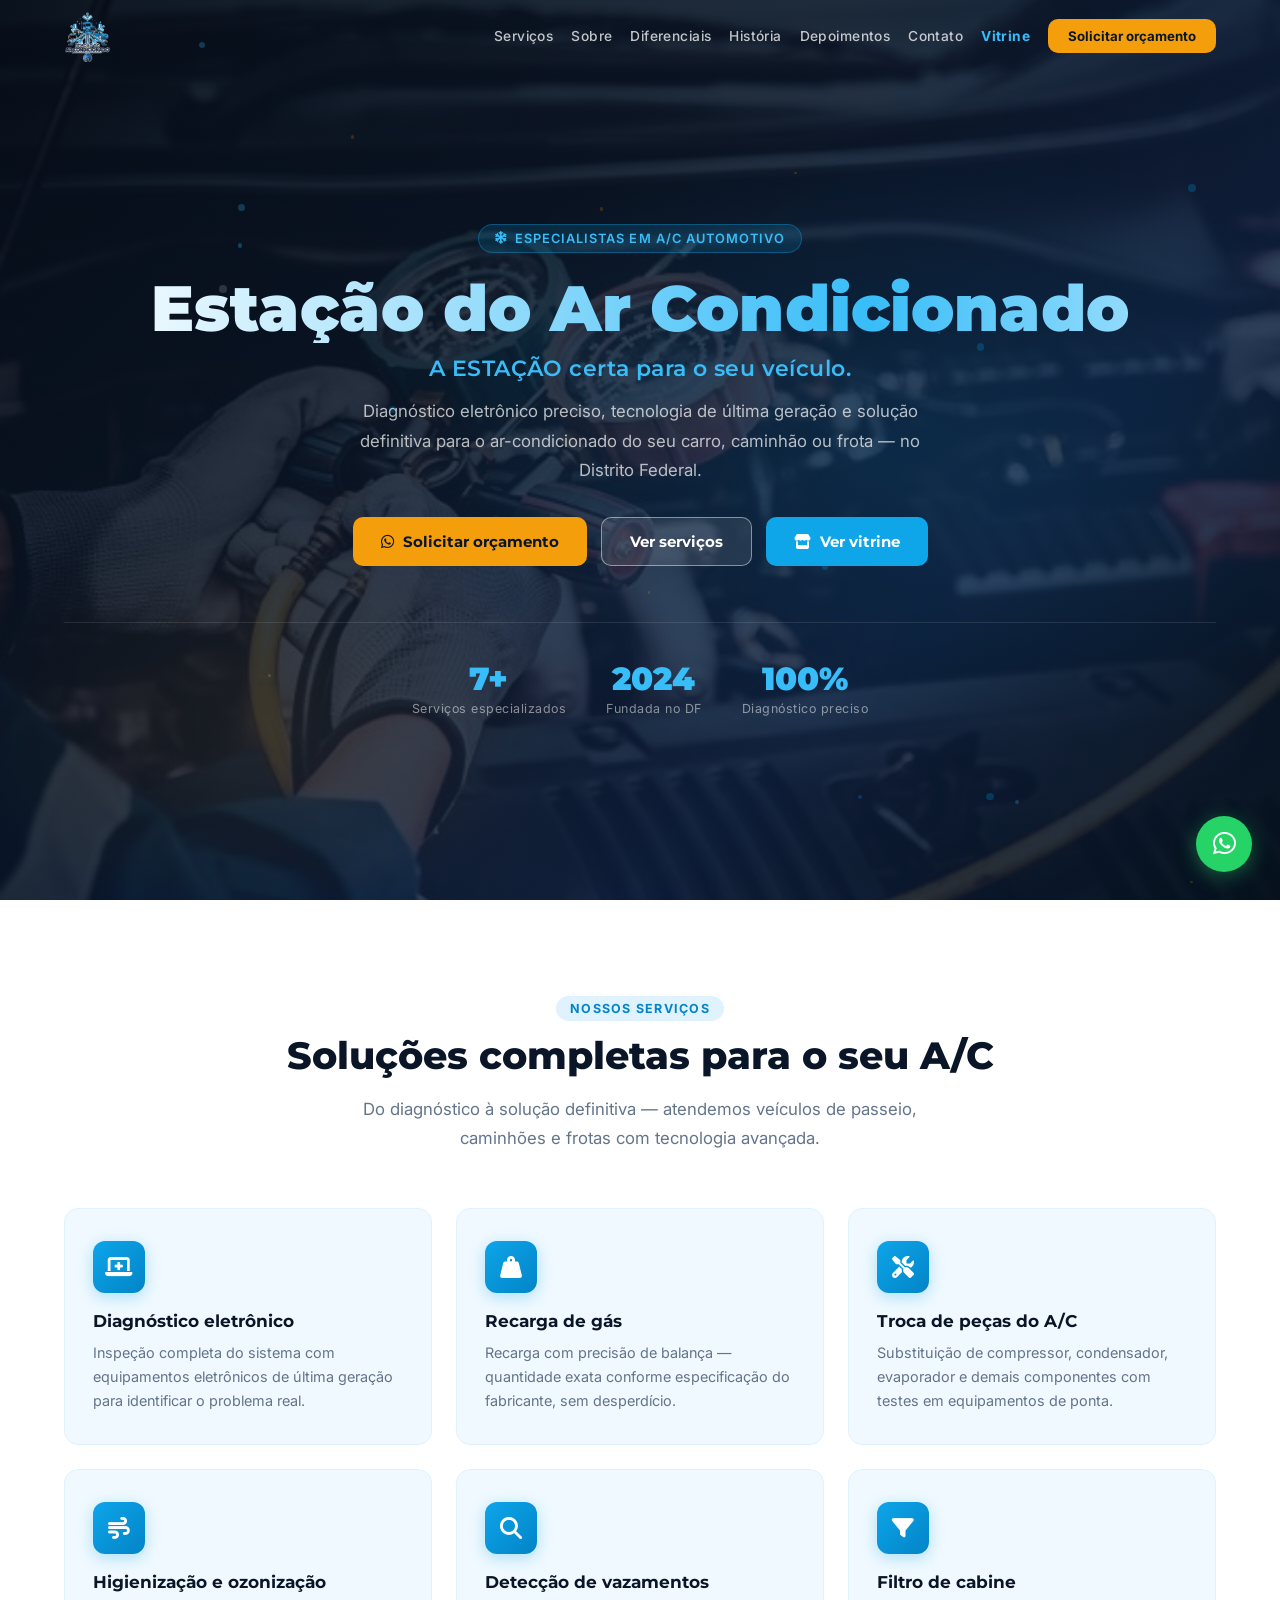
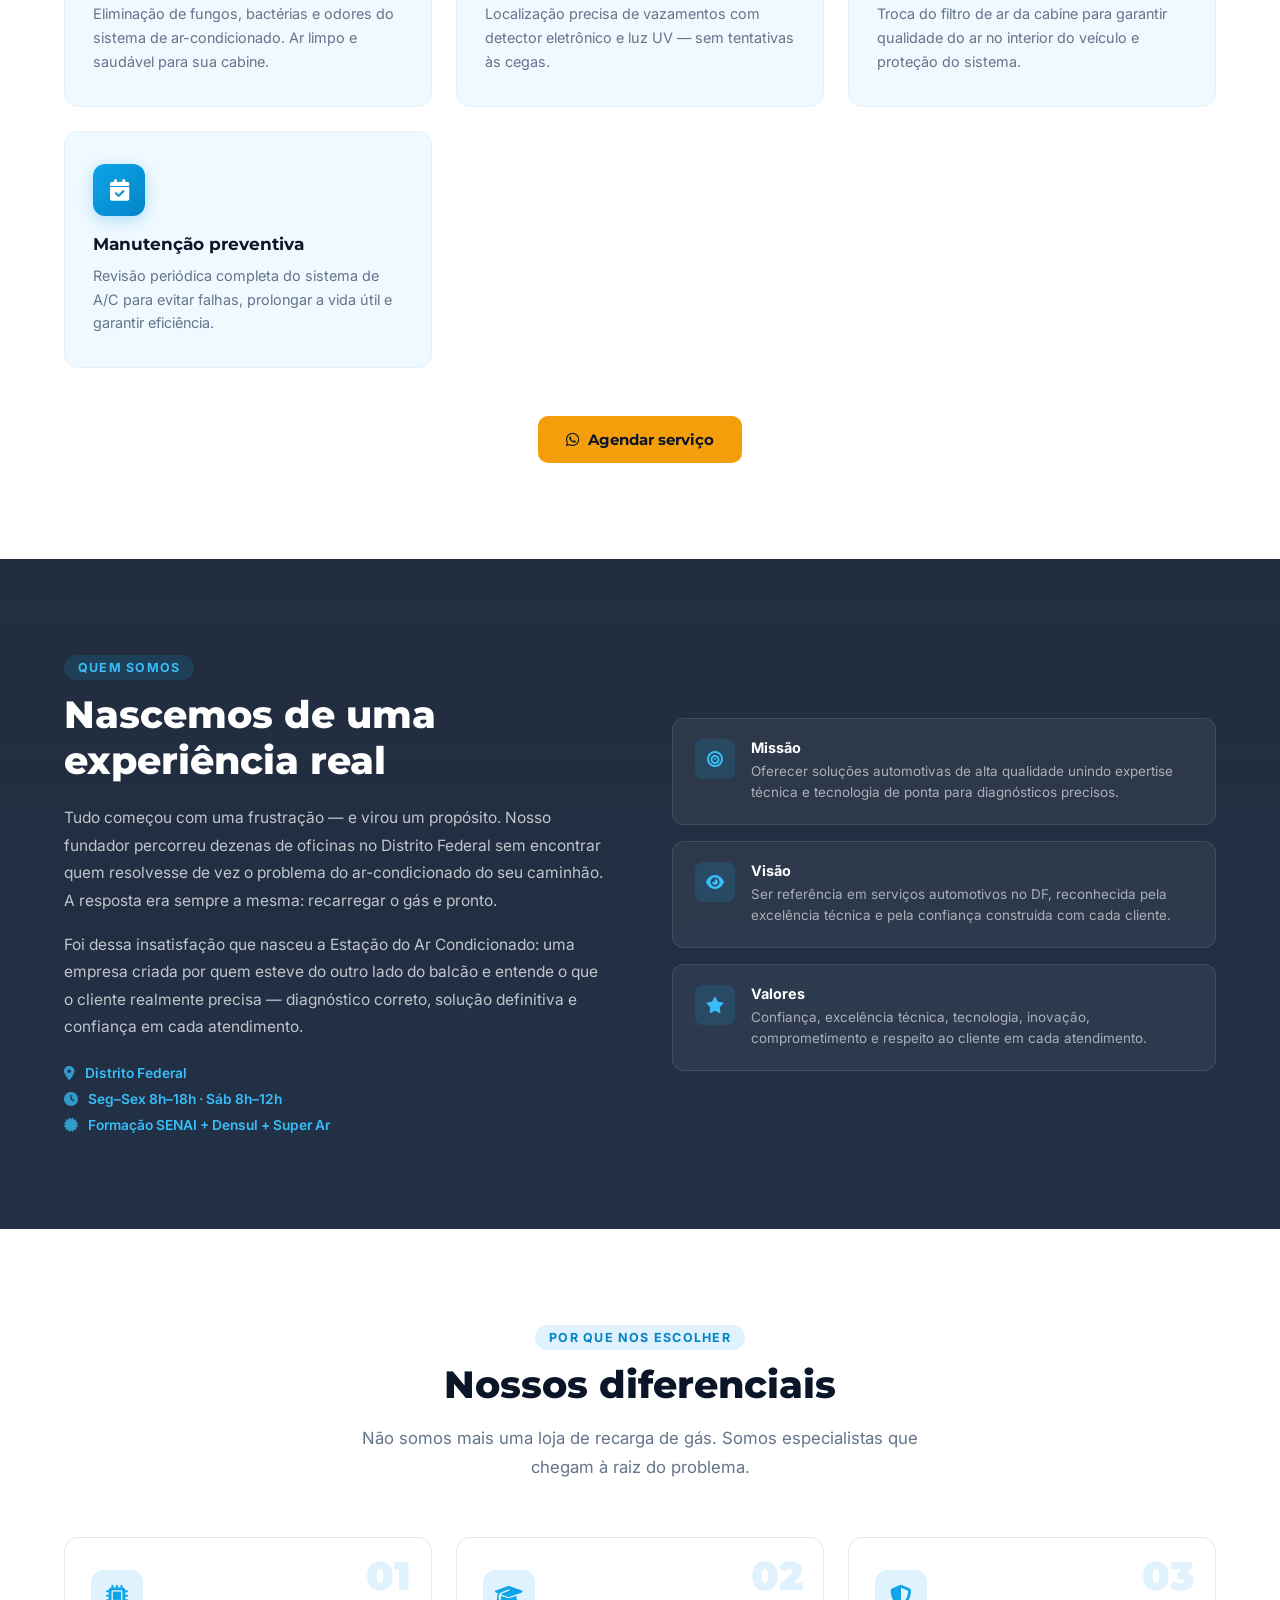
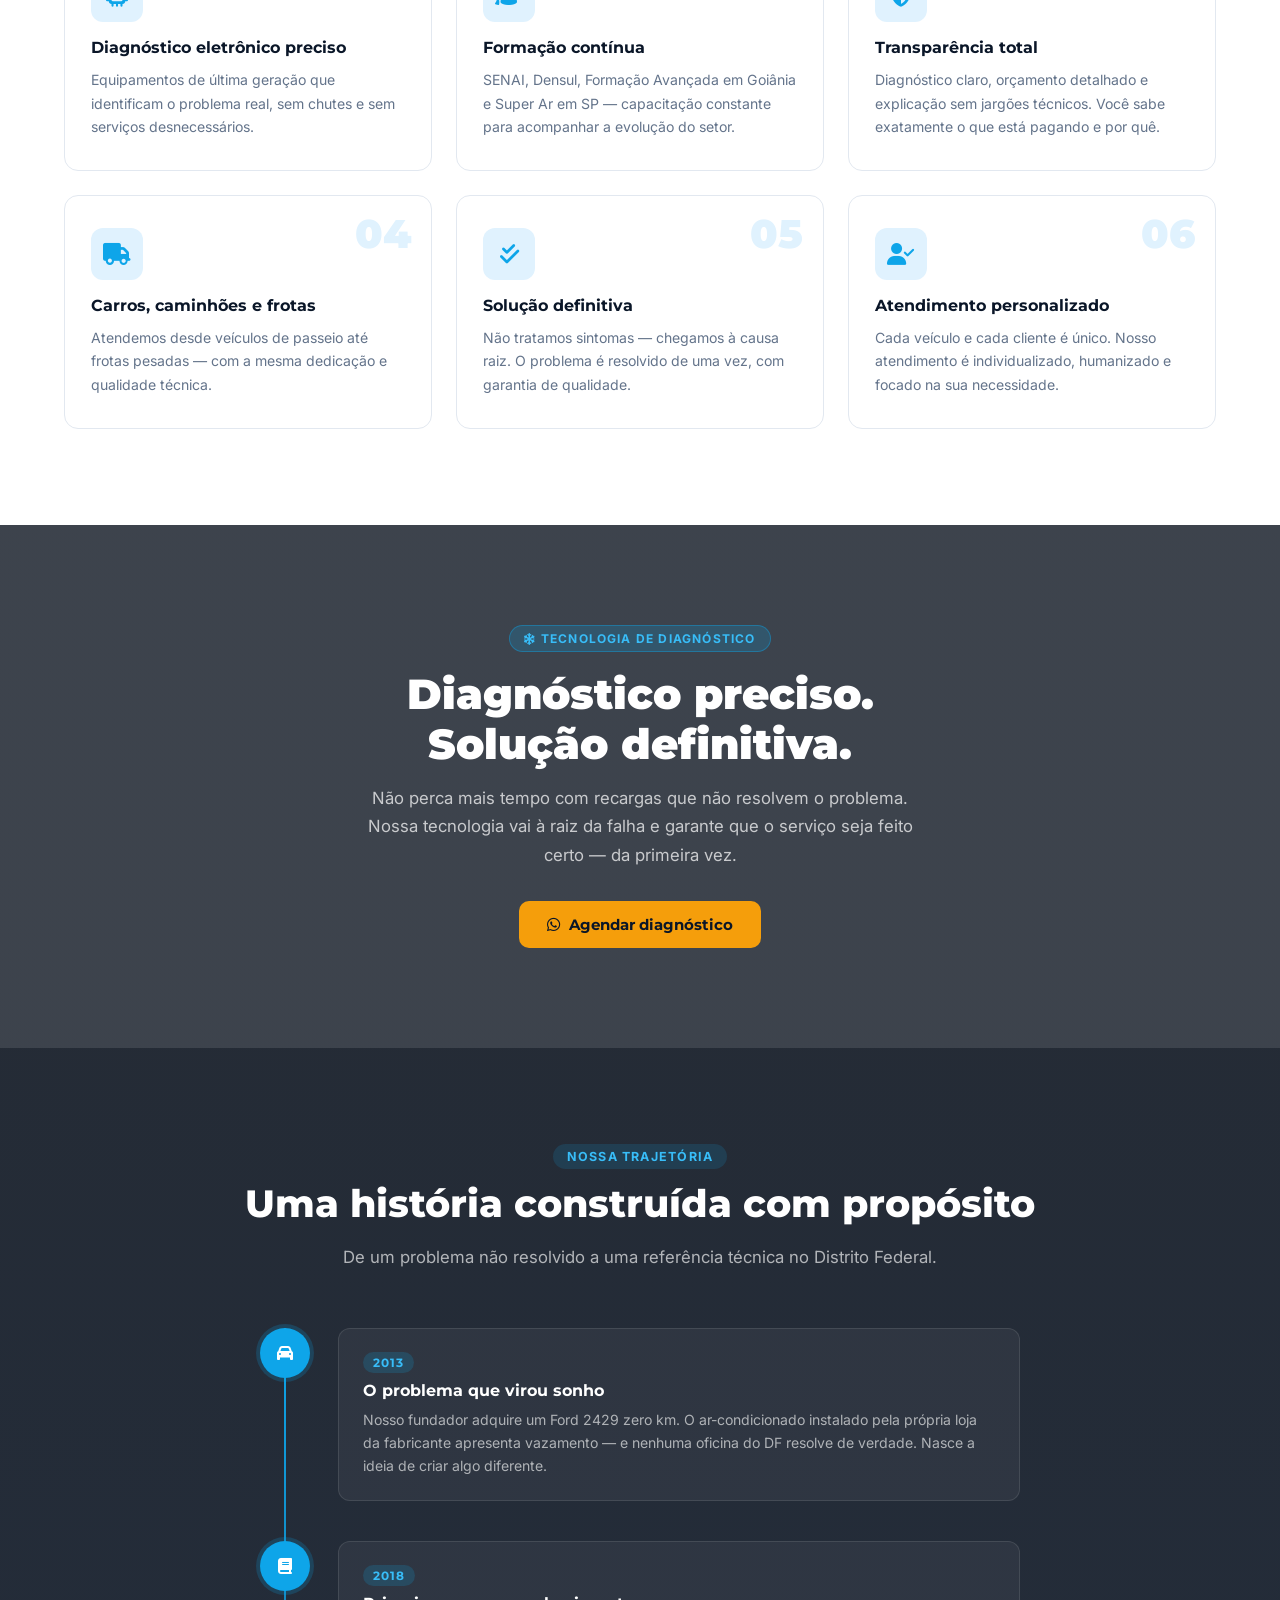
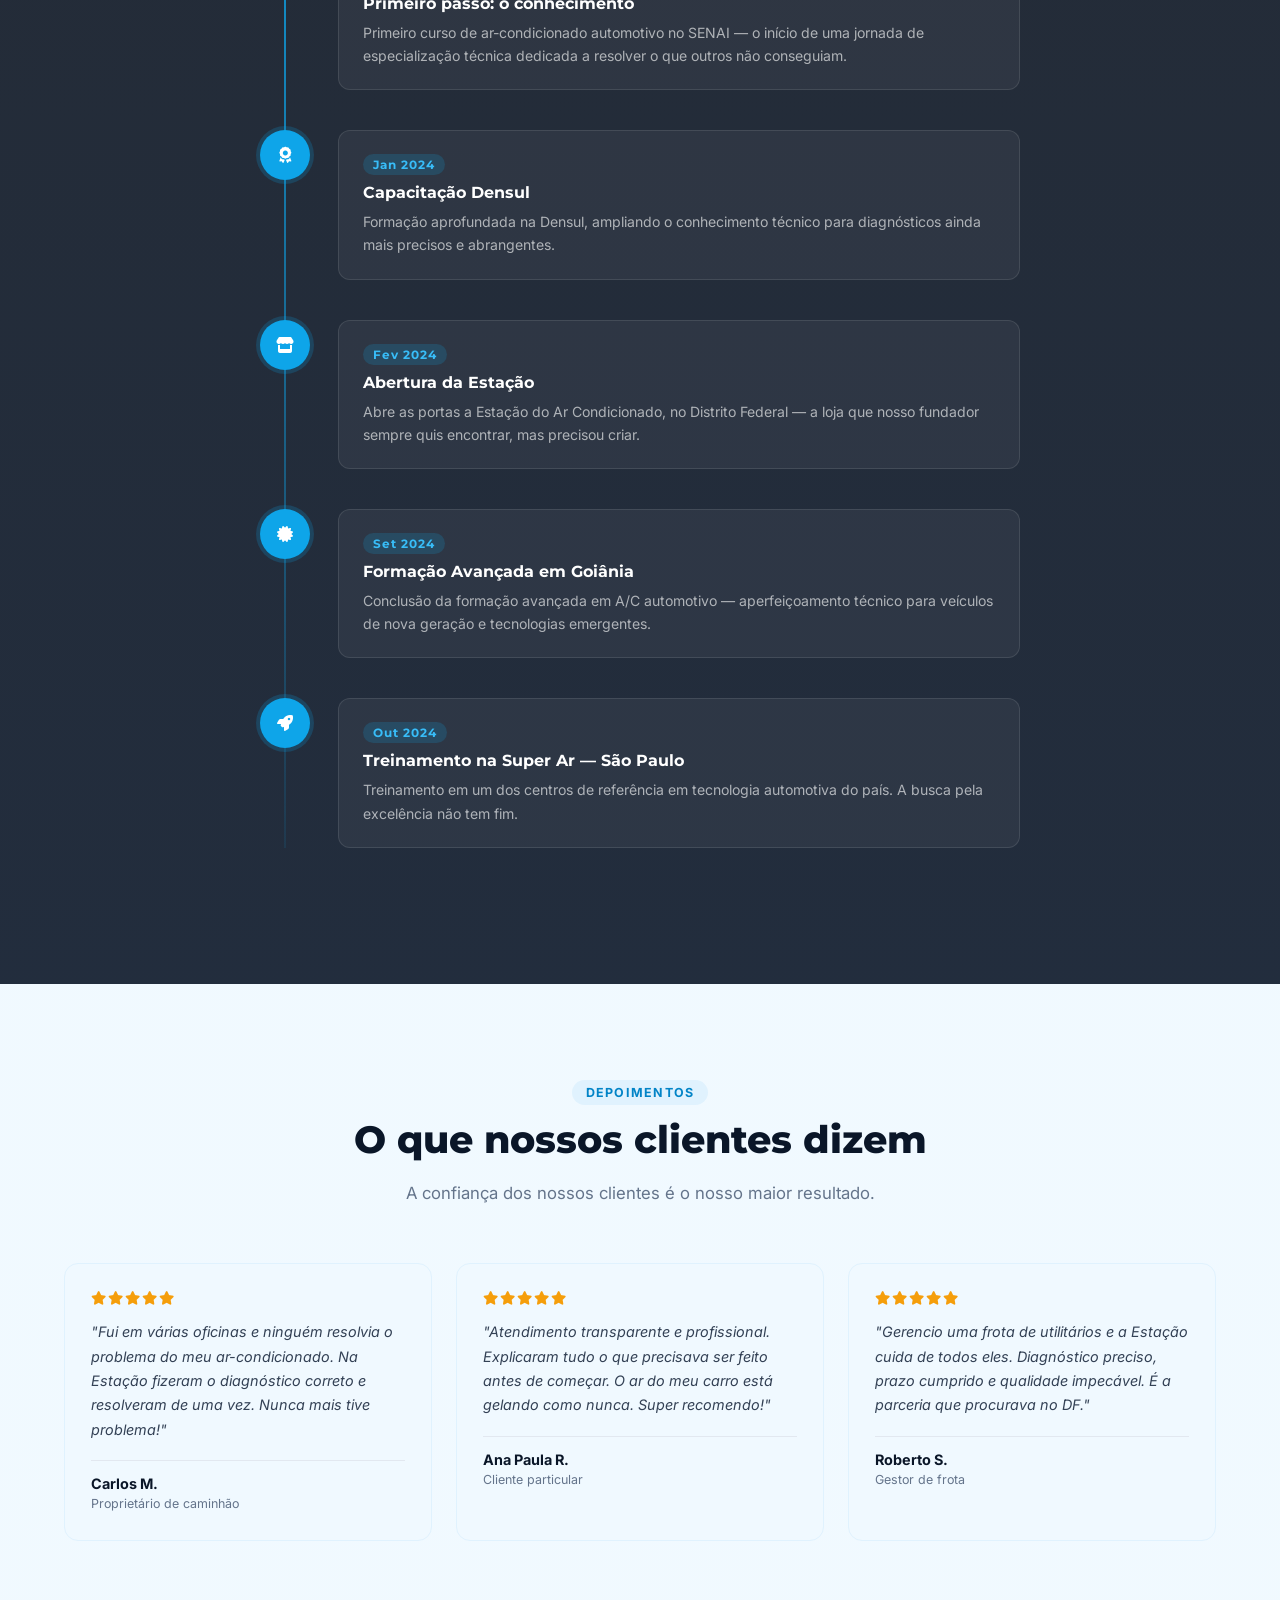
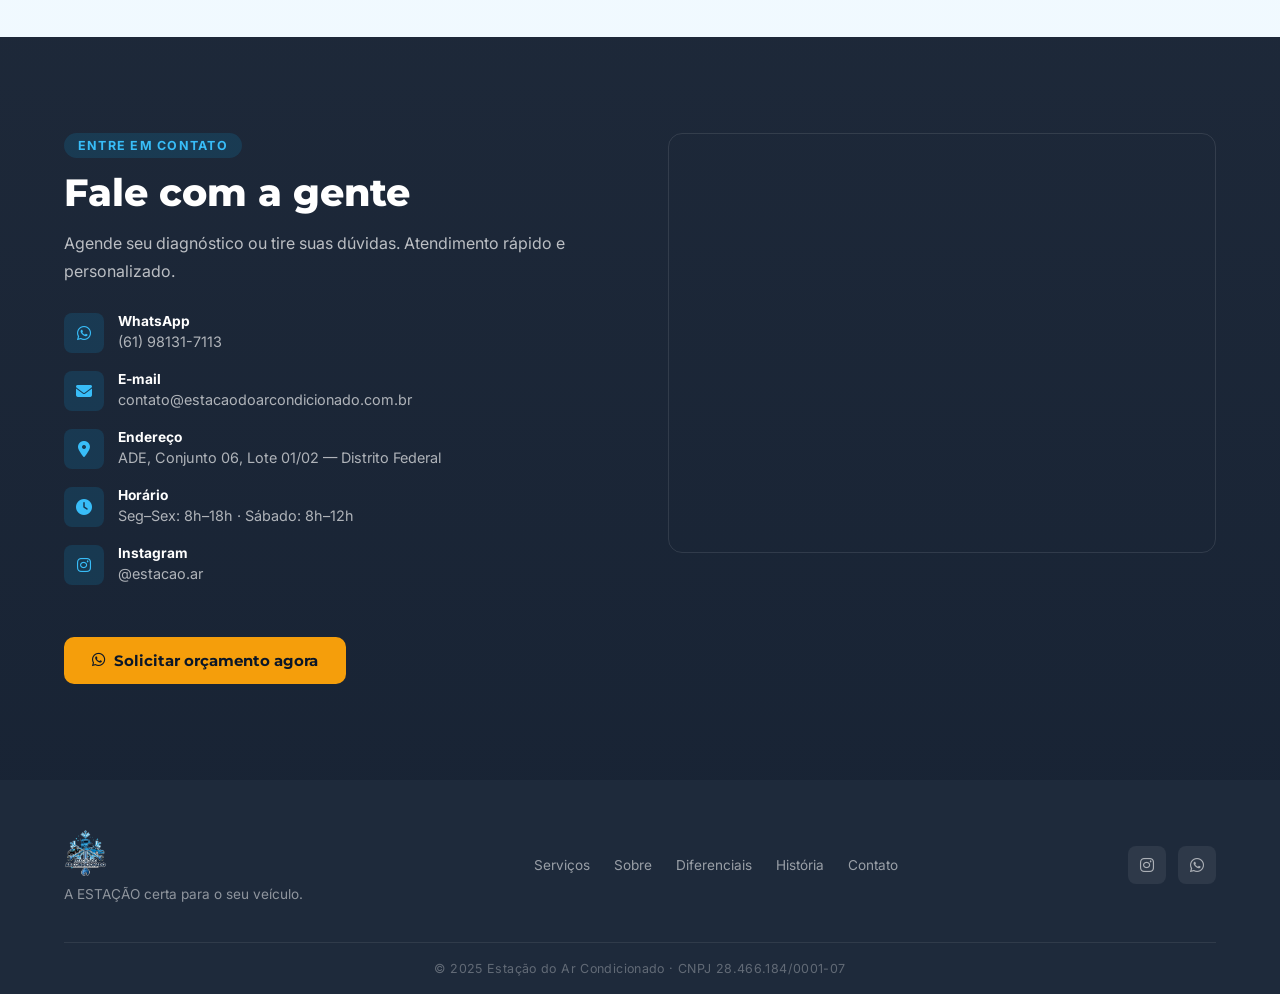
==== commit 71515fb9: "Atualização do site" ====
--- a/index.html
+++ b/index.html
@@ -1,6 +1,15 @@
 <!DOCTYPE html>
 <html lang="pt-BR">
 <head>
+  <!-- Google tag (gtag.js) -->
+  <script async src="https://www.googletagmanager.com/gtag/js?id=AW-779185515"></script>
+  <script>
+    window.dataLayer = window.dataLayer || [];
+    function gtag(){dataLayer.push(arguments);}
+    gtag('js', new Date());
+    gtag('config', 'AW-779185515');
+  </script>
+
   <meta charset="UTF-8">
   <meta name="viewport" content="width=device-width, initial-scale=1.0">
   <title>Estação do Ar Condicionado</title>
--- a/style.css
+++ b/style.css
@@ -273,6 +273,8 @@
 }
 .nav-cta:hover { background: var(--amber-dark) !important; color: #fff !important; }
 
+.nav-vitrine { color: var(--sky-light) !important; font-weight: 700 !important; }
+
 /* HAMBURGER */
 .hamburger {
   display: none;
@@ -829,7 +831,7 @@
 /* ── WA FLOAT ────────────────────────────────────────────────── */
 .wpp-float {
   position: fixed;
-  bottom: 28px; right: 28px;
+  bottom: calc(28px + env(safe-area-inset-bottom, 0px)); right: 28px;
   z-index: 800;
   width: 56px; height: 56px;
   background: #25D366;
@@ -961,6 +963,11 @@
   .servicos-grid { grid-template-columns: repeat(3, 1fr); }
 }
 
+/* 1024px – 1280px: nav compacto */
+@media (min-width: 1024px) and (max-width: 1280px) {
+  .header-nav { gap: 18px; }
+}
+
 /* ≤1199px — laptop pequeno */
 @media (max-width: 1199px) {
   .diferenciais-grid { grid-template-columns: repeat(2, 1fr); }
@@ -969,6 +976,10 @@
 
 /* ≤1023px — tablet landscape */
 @media (max-width: 1023px) {
+  /* Header */
+  .header-nav { display: none; }
+  .hamburger  { display: flex; }
+
   .sobre-grid   { grid-template-columns: 1fr; gap: 40px; }
   .contato-grid { grid-template-columns: 1fr; gap: 40px; }
   .contato-mapa { height: 320px; }
@@ -999,8 +1010,6 @@
   .section { padding: 64px 0; }
 
   /* Header */
-  .header-nav   { display: none; }
-  .hamburger    { display: flex; }
   .header-inner { height: 64px; }
 
   /* Hero */
@@ -1041,6 +1050,7 @@
   .diferenciais-grid { grid-template-columns: 1fr; gap: 14px; }
   .depo-grid         { max-width: 100%; }
 
+  .hero-btns  { flex-direction: column; align-items: center; }
   .hero-stats { gap: 20px; }
   .hero-badge { font-size: .74rem; padding: 5px 12px; }
 
@@ -1106,7 +1116,7 @@
   .btn-sky { font-size: .87rem; padding: 12px 20px; }
 
   /* WA float */
-  .wpp-float { width: 48px; height: 48px; font-size: 21px; }
+  .wpp-float { bottom: calc(20px + env(safe-area-inset-bottom, 0px)); width: 48px; height: 48px; font-size: 21px; }
 }
 
 /* ≤360px — mobile pequeno */
@@ -1160,5 +1170,5 @@
   .footer-bottom  { font-size: .72rem; }
 
   /* WA float */
-  .wpp-float { width: 44px; height: 44px; font-size: 19px; bottom: 14px; right: 14px; }
-}
+  .wpp-float { width: 44px; height: 44px; font-size: 19px; bottom: calc(14px + env(safe-area-inset-bottom, 0px)); right: 14px; }
+}
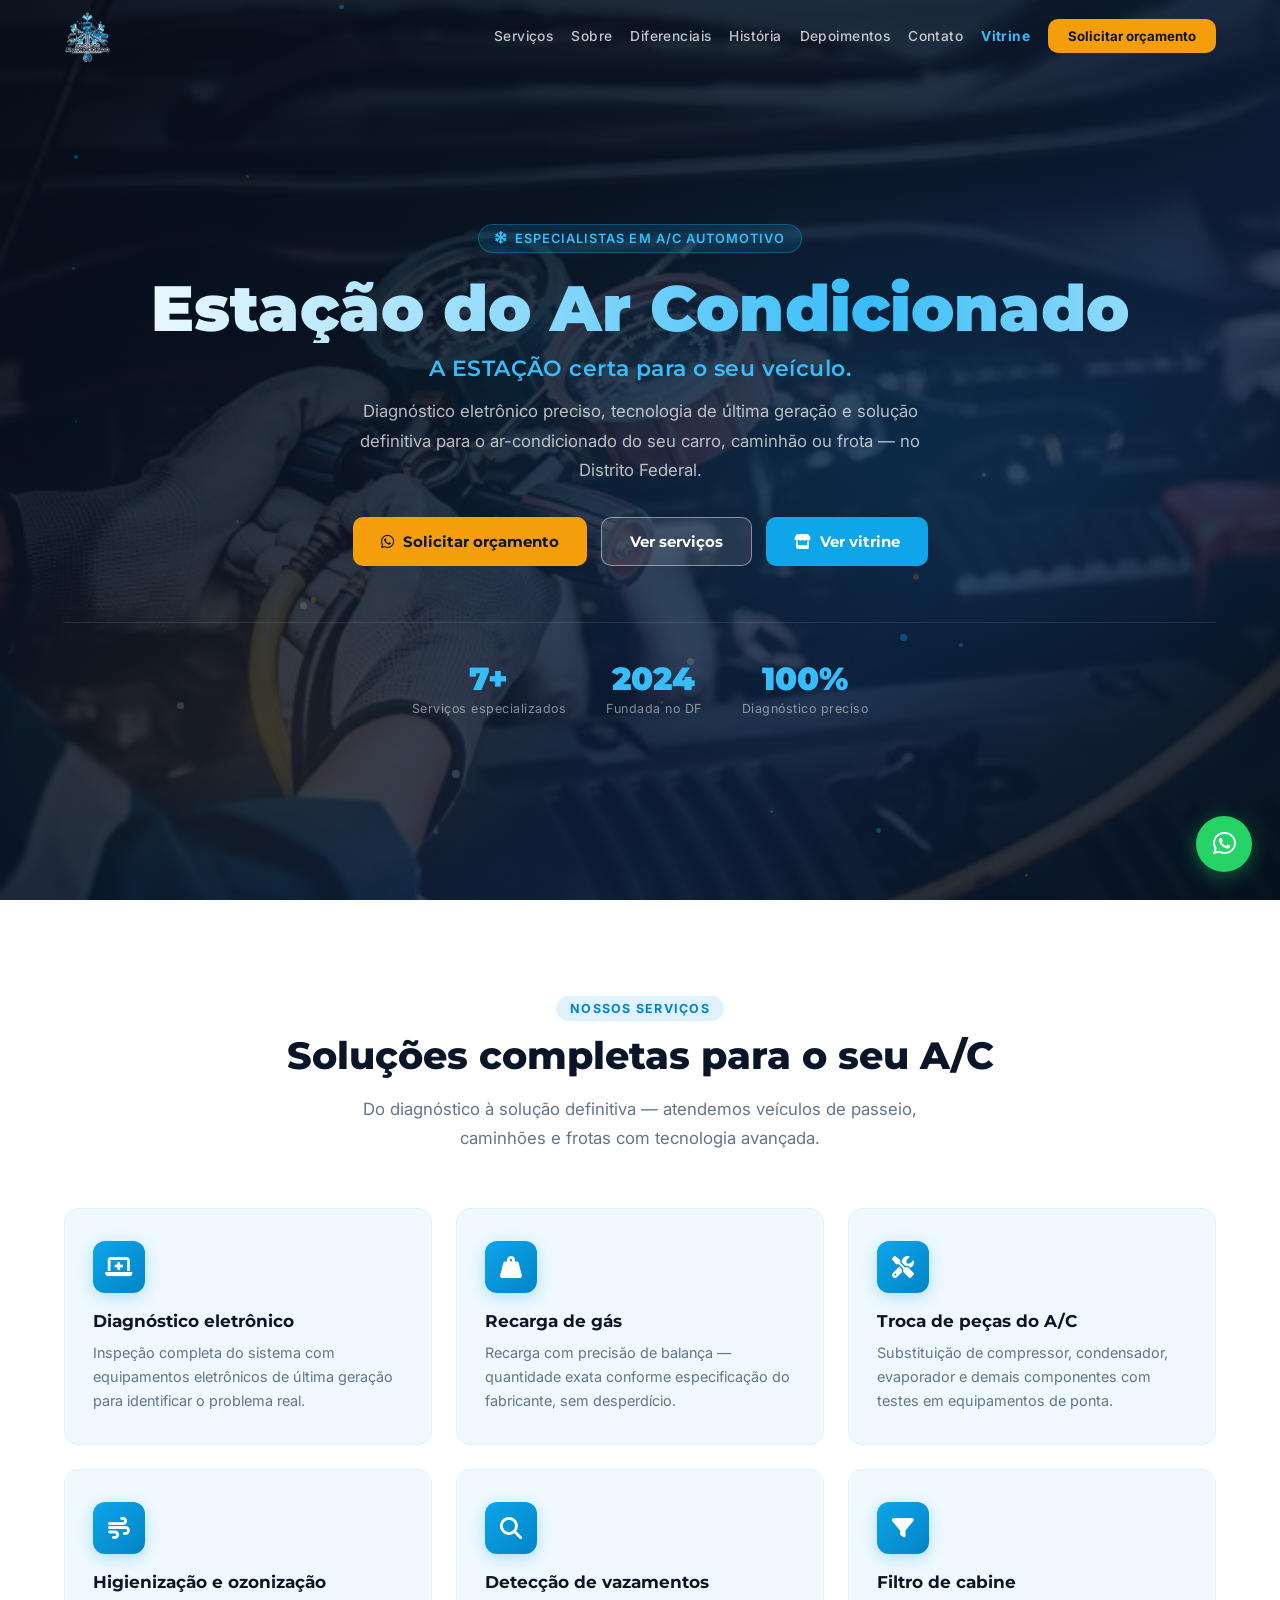
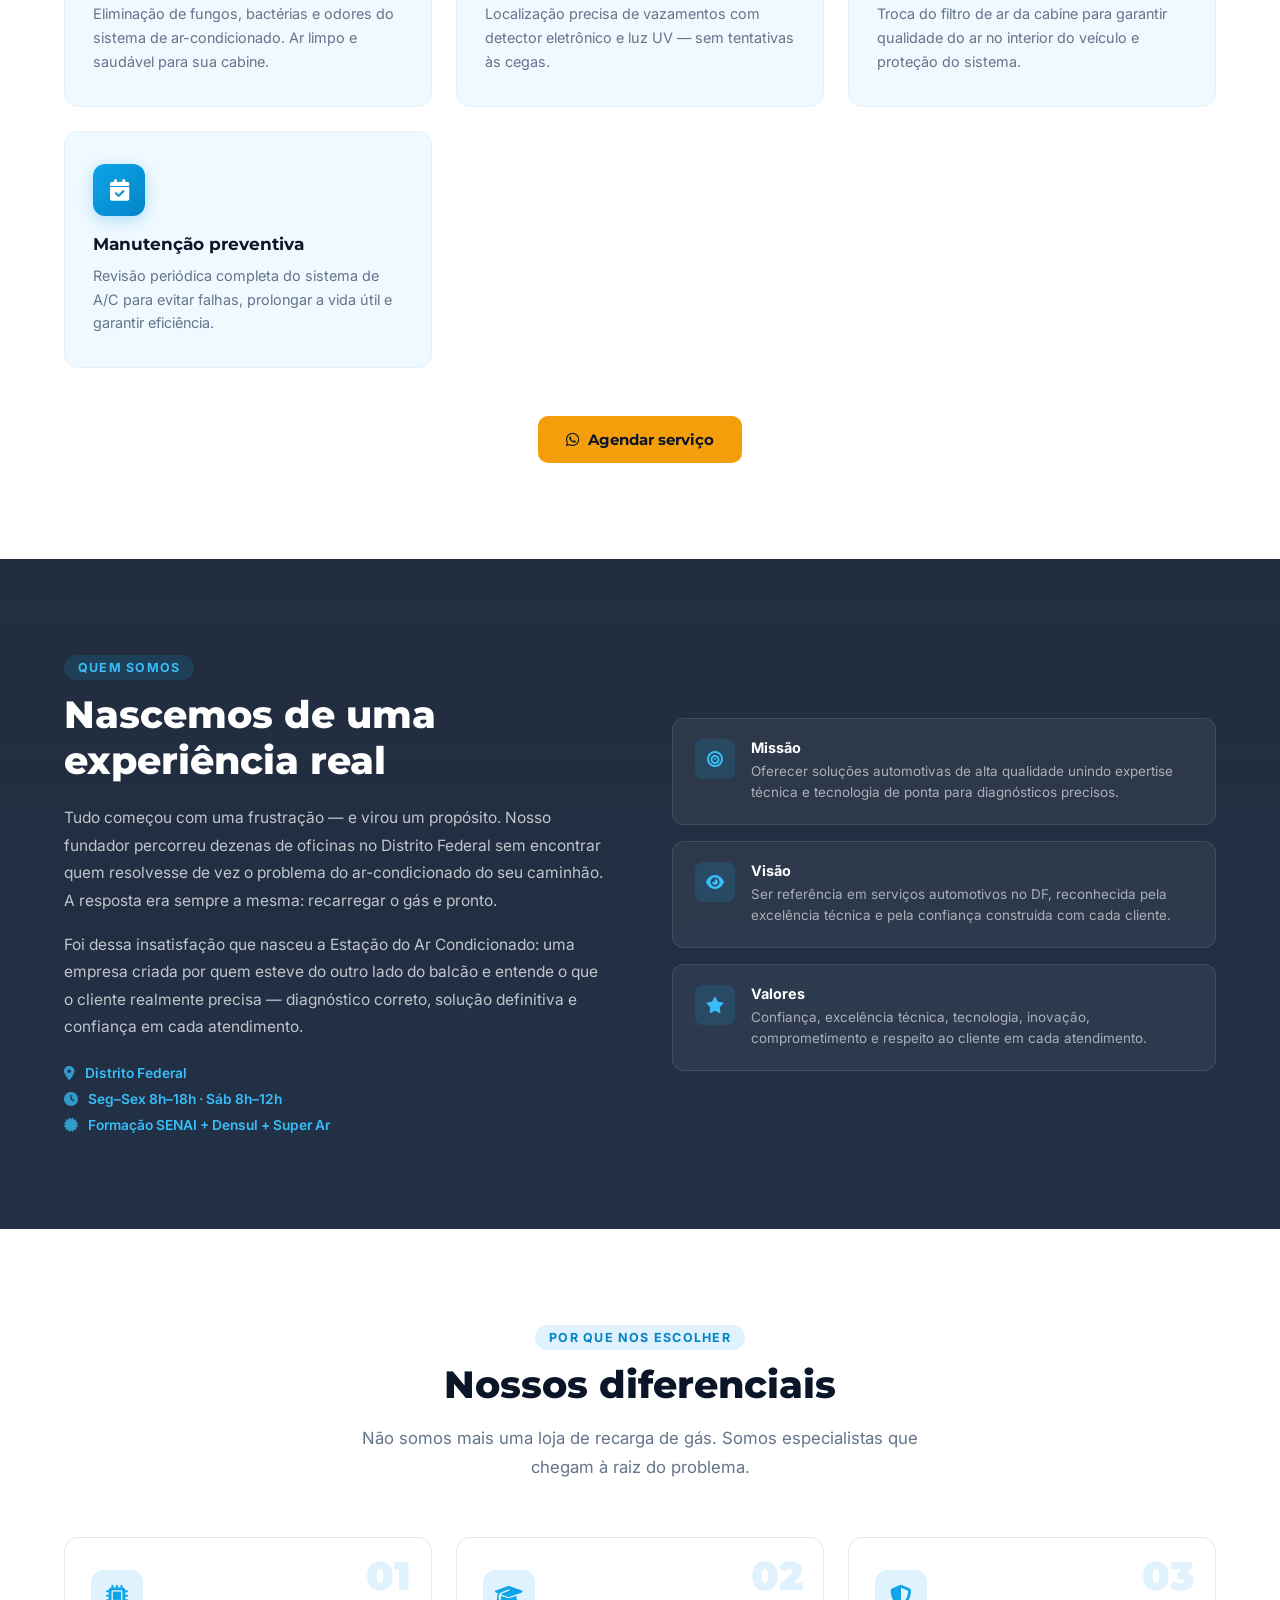
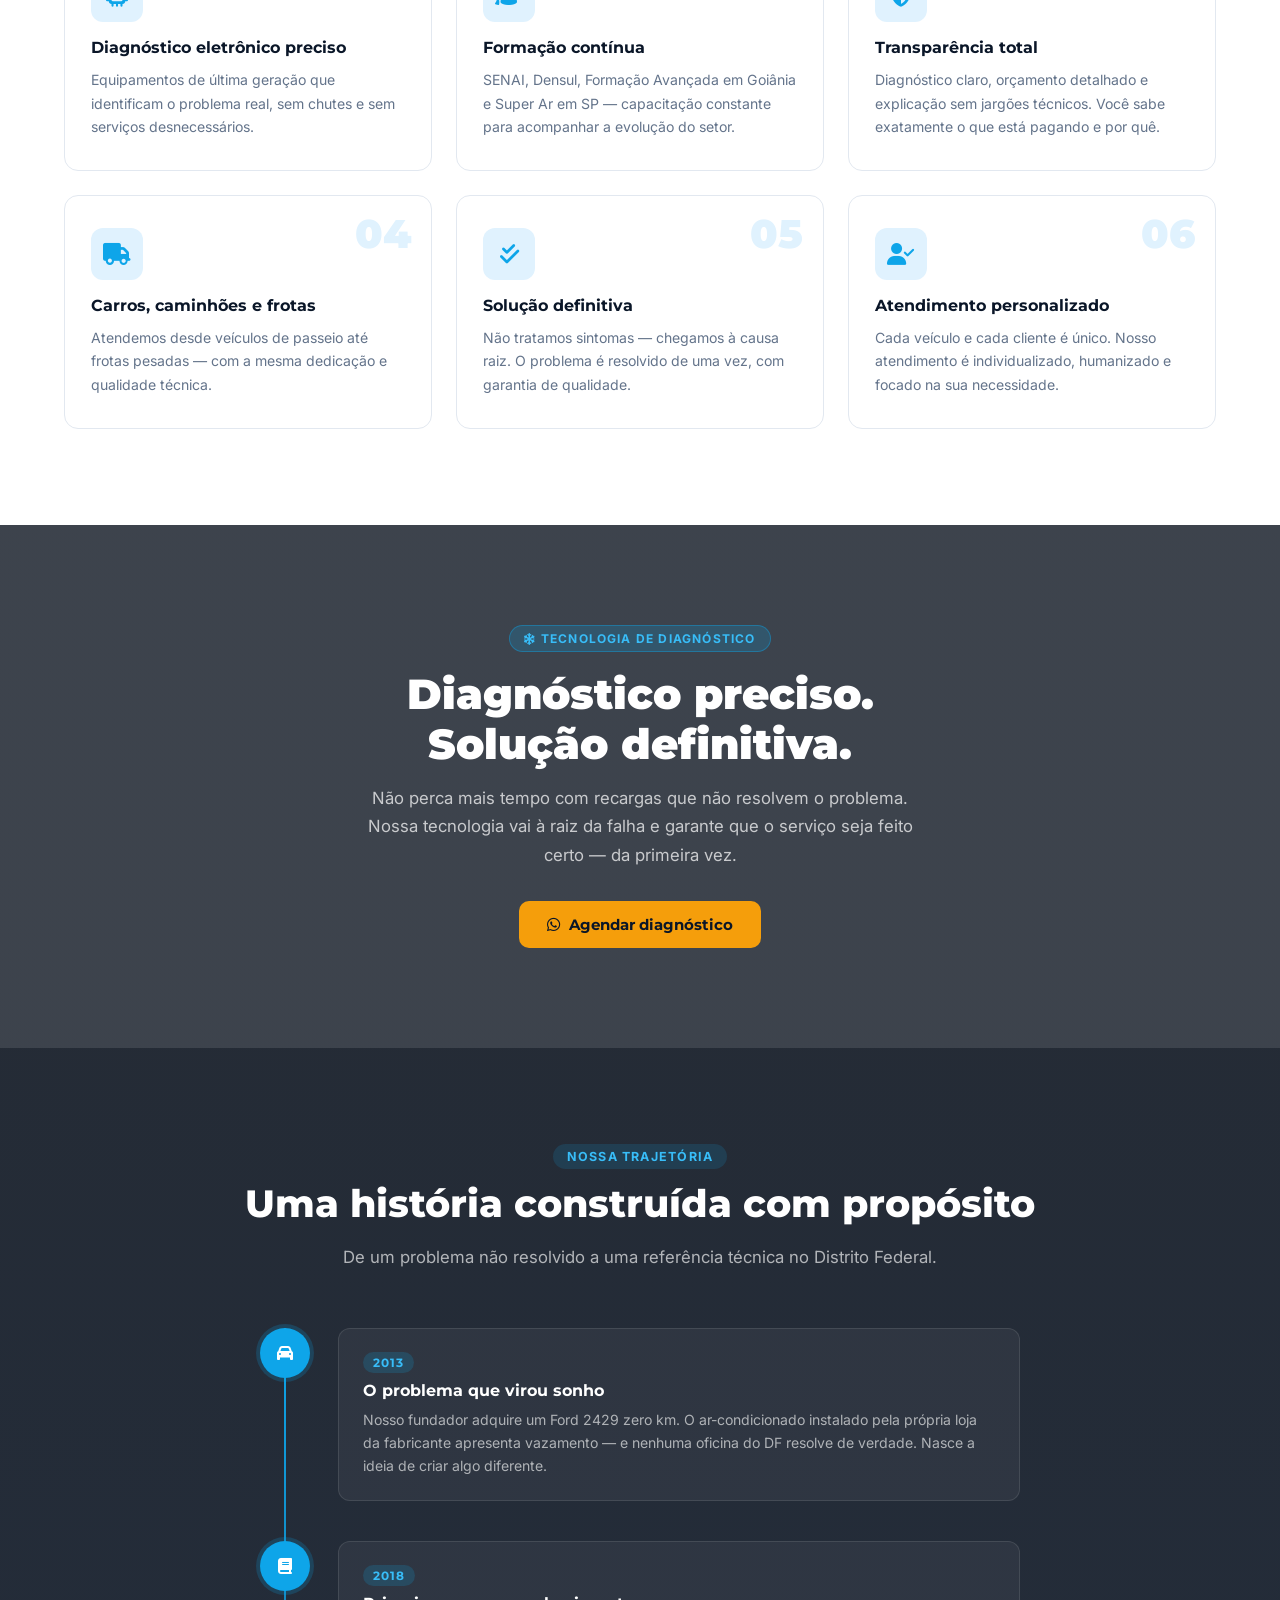
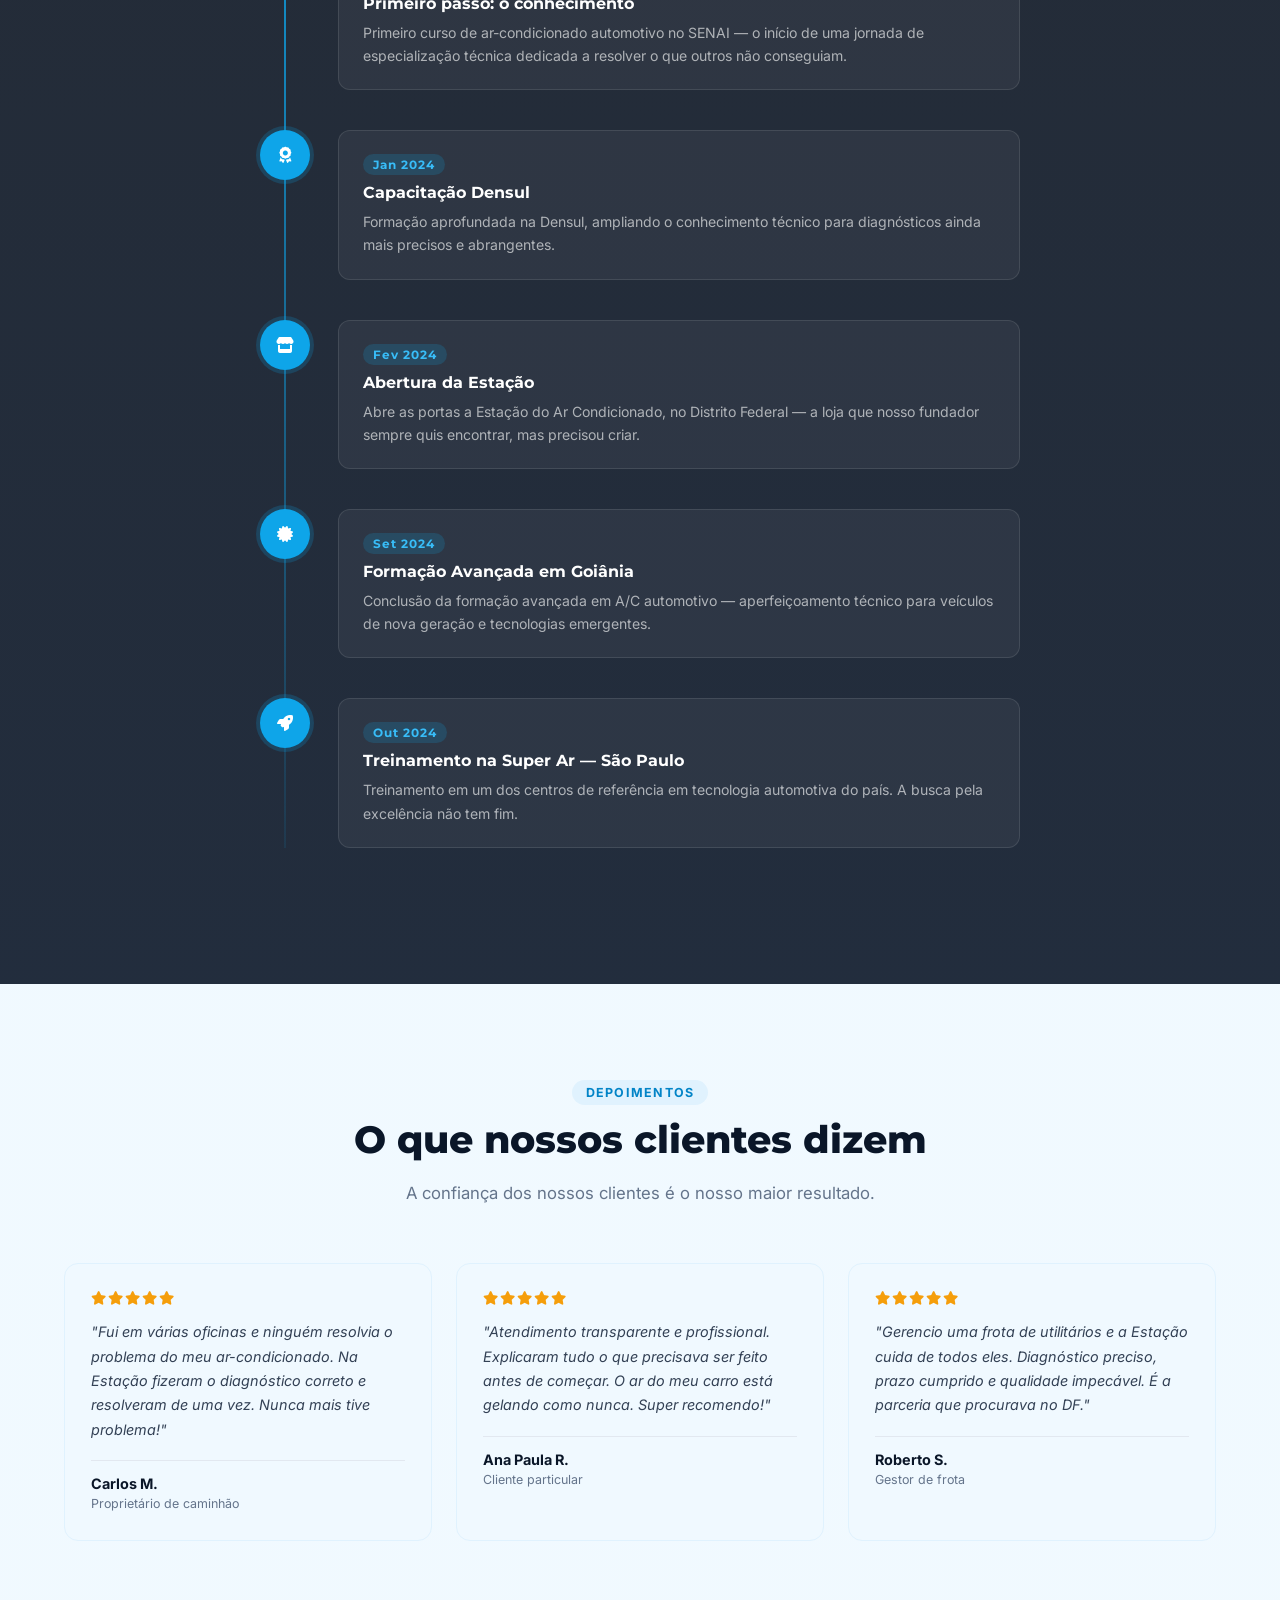
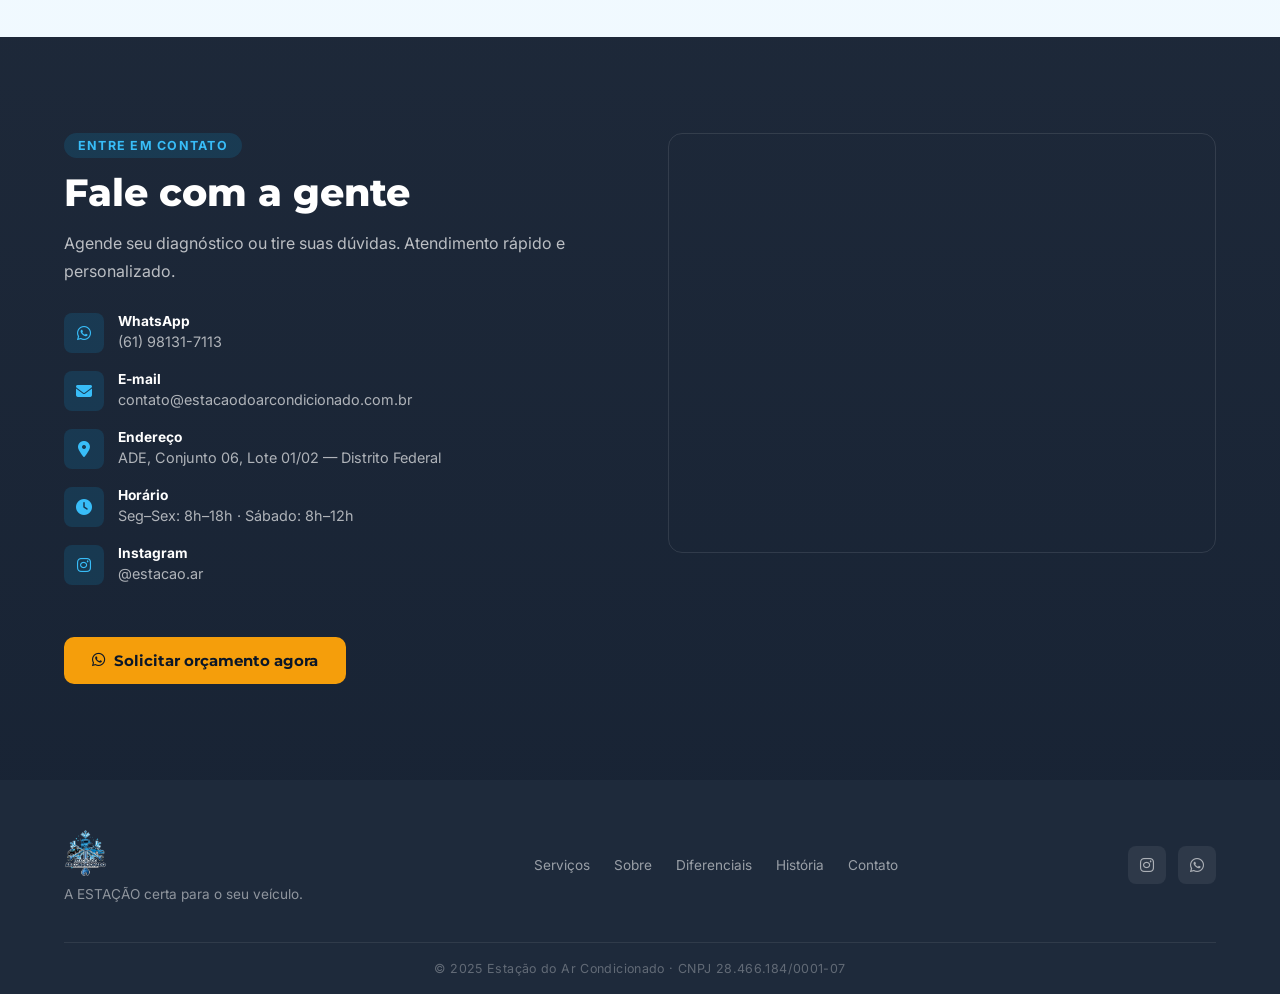
==== commit 1a0eb0e2: "Atualiza Google tag para AW-16494620491 Co-Authored-By: Claude Sonnet 4.6 <noreply@anthropic.com>" ====
--- a/index.html
+++ b/index.html
@@ -2,12 +2,12 @@
 <html lang="pt-BR">
 <head>
   <!-- Google tag (gtag.js) -->
-  <script async src="https://www.googletagmanager.com/gtag/js?id=AW-779185515"></script>
+  <script async src="https://www.googletagmanager.com/gtag/js?id=AW-16494620491"></script>
   <script>
     window.dataLayer = window.dataLayer || [];
     function gtag(){dataLayer.push(arguments);}
     gtag('js', new Date());
-    gtag('config', 'AW-779185515');
+    gtag('config', 'AW-16494620491');
   </script>
 
   <meta charset="UTF-8">
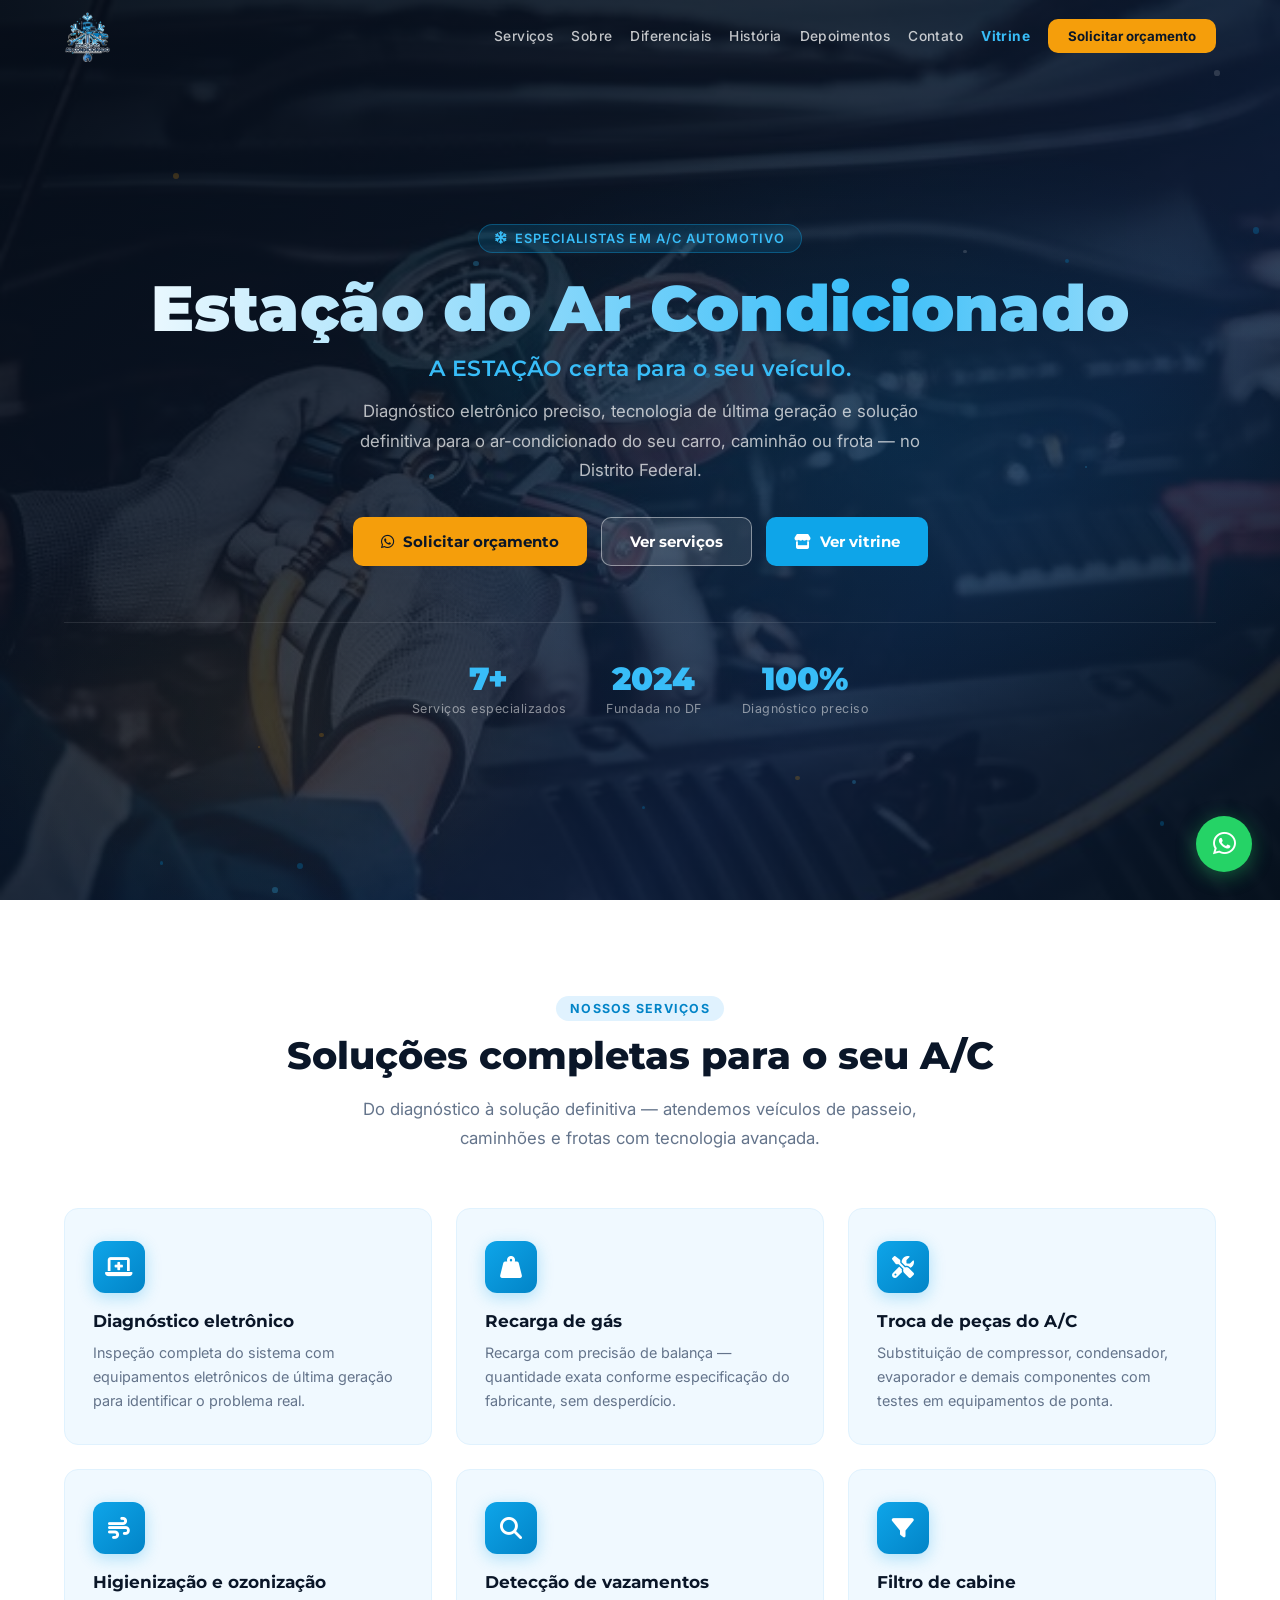
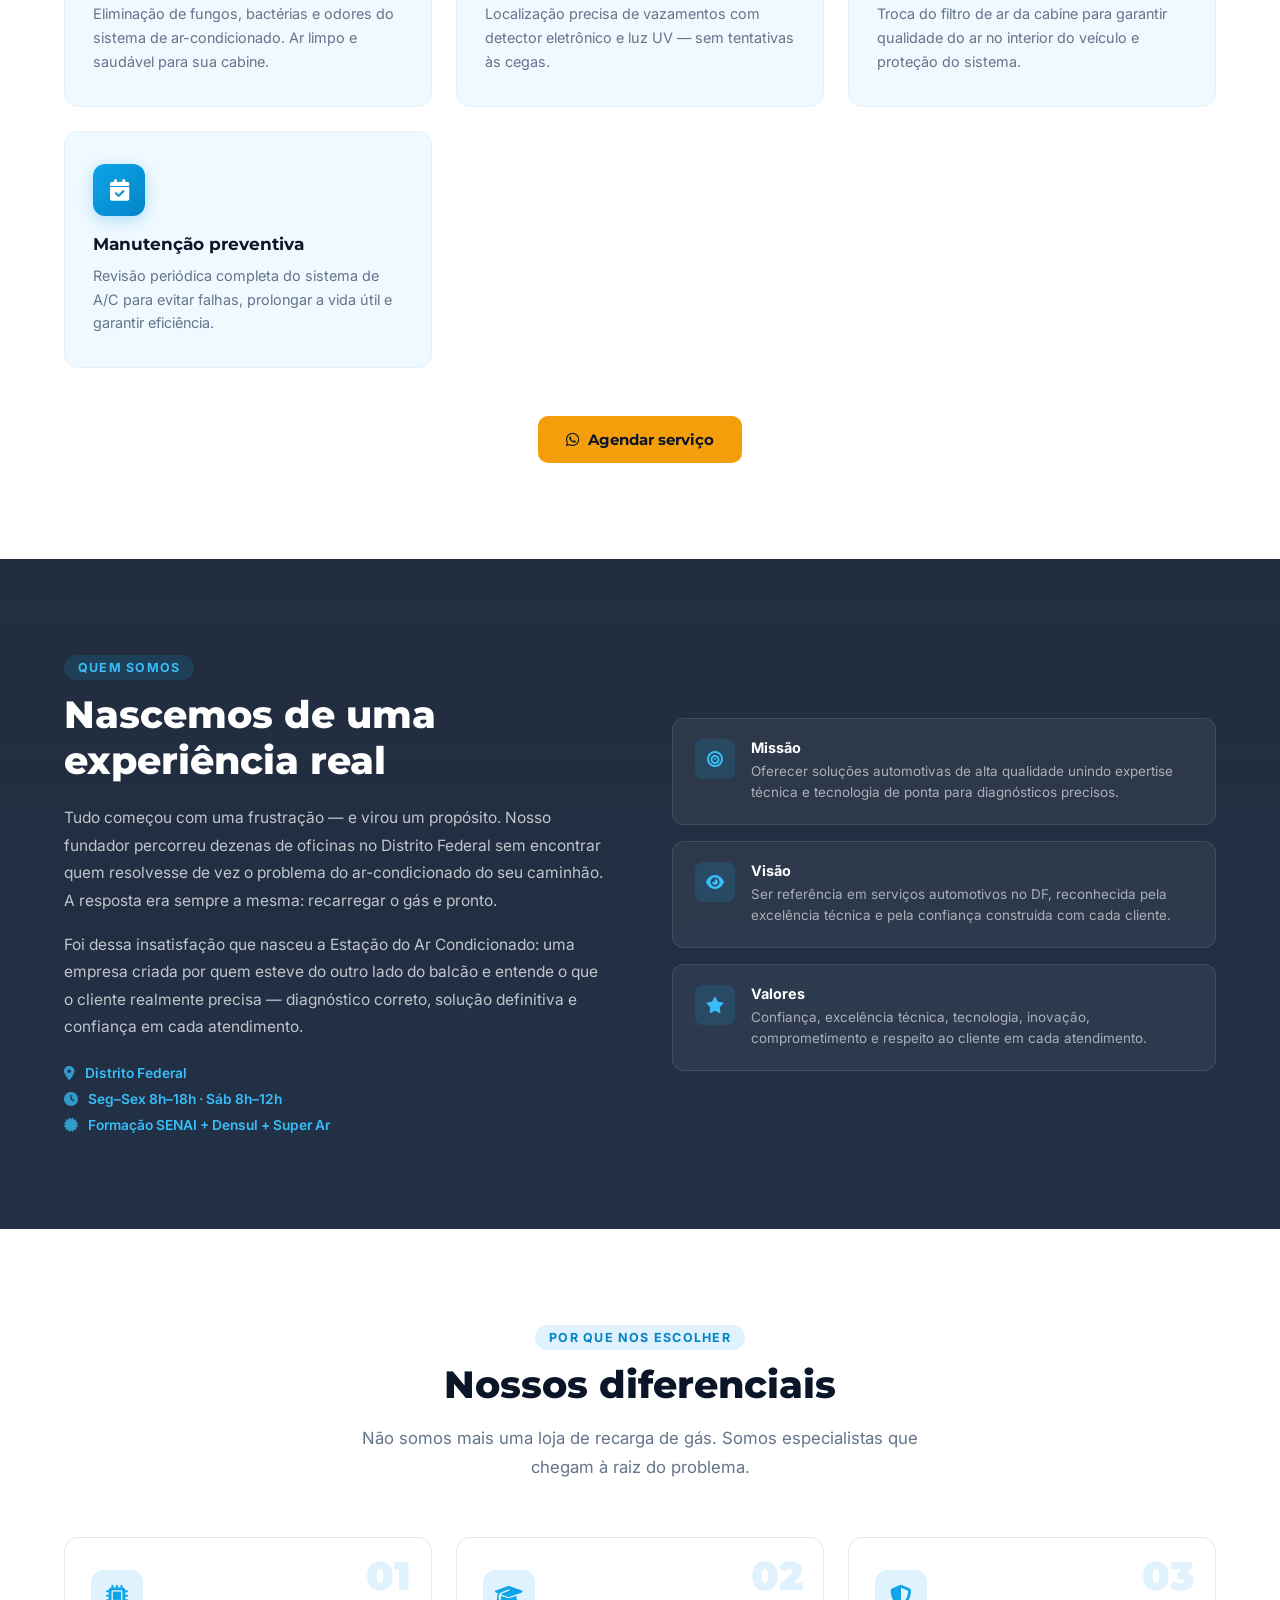
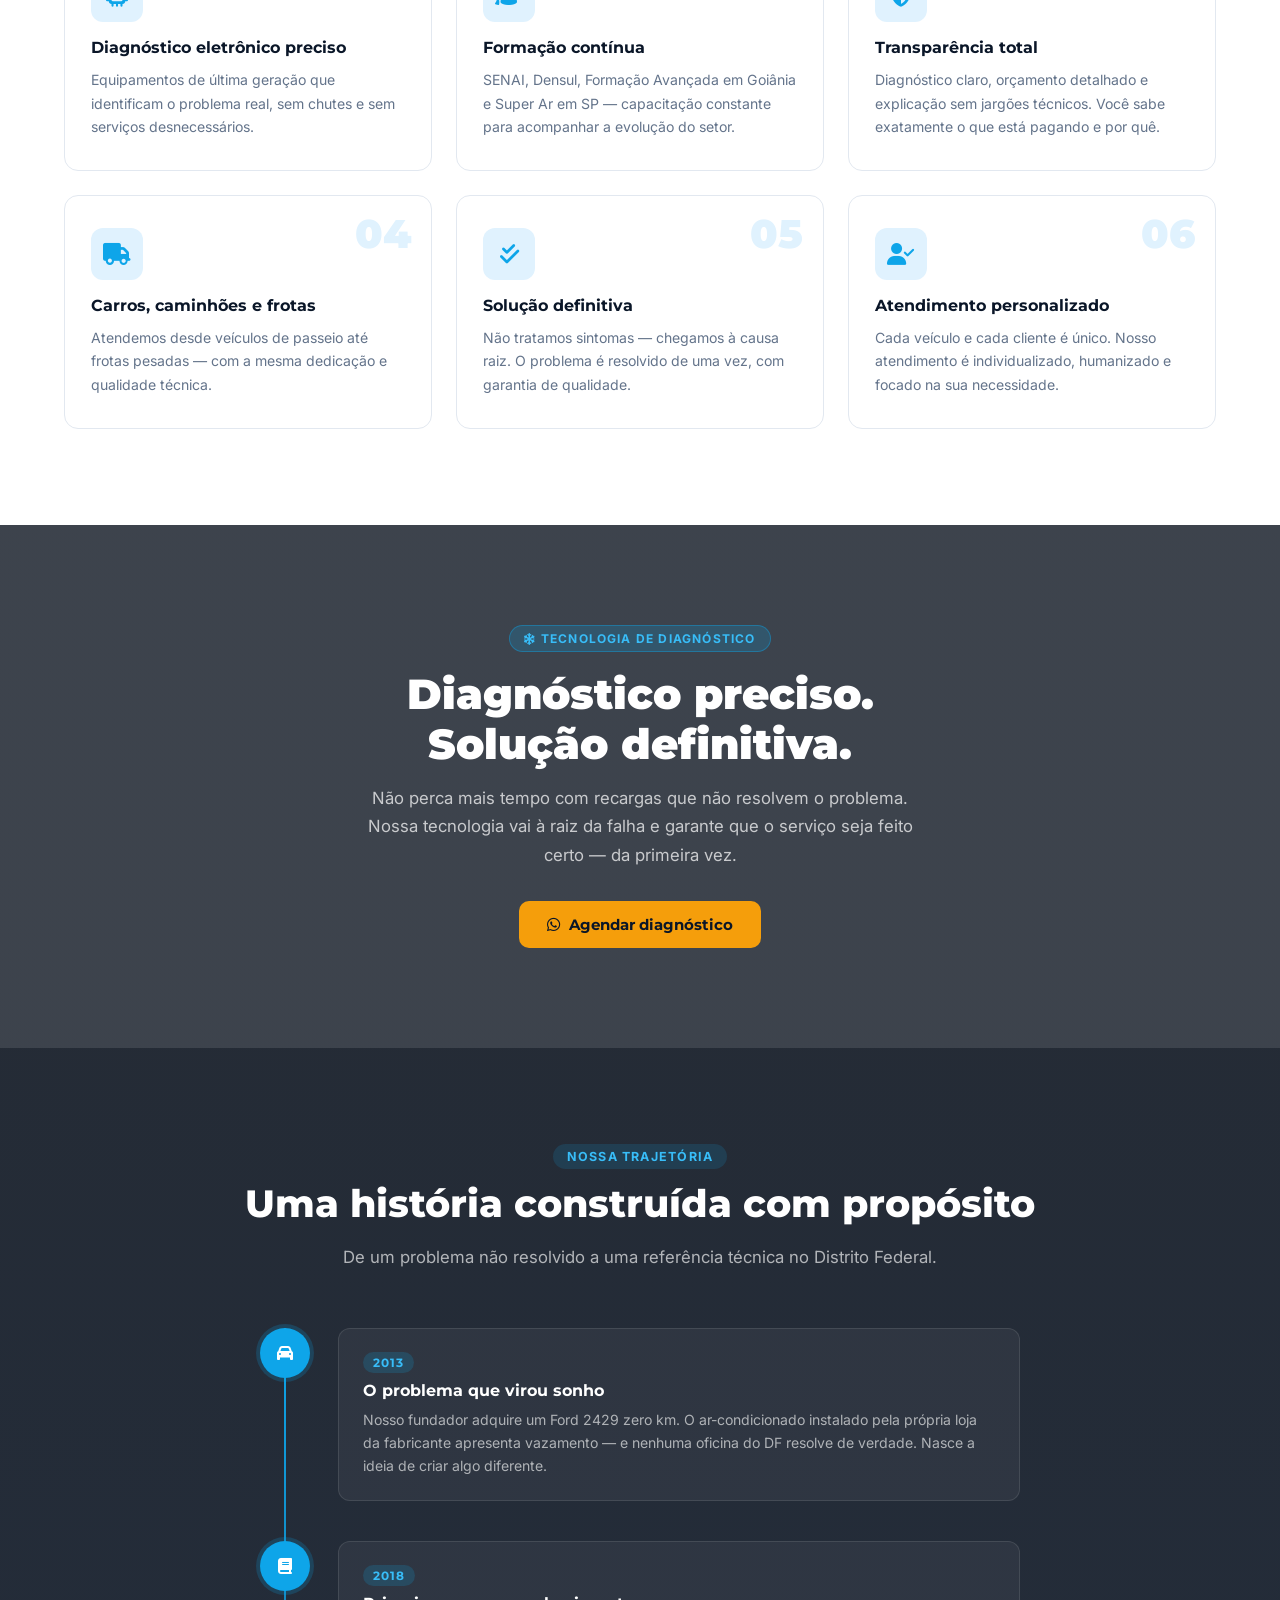
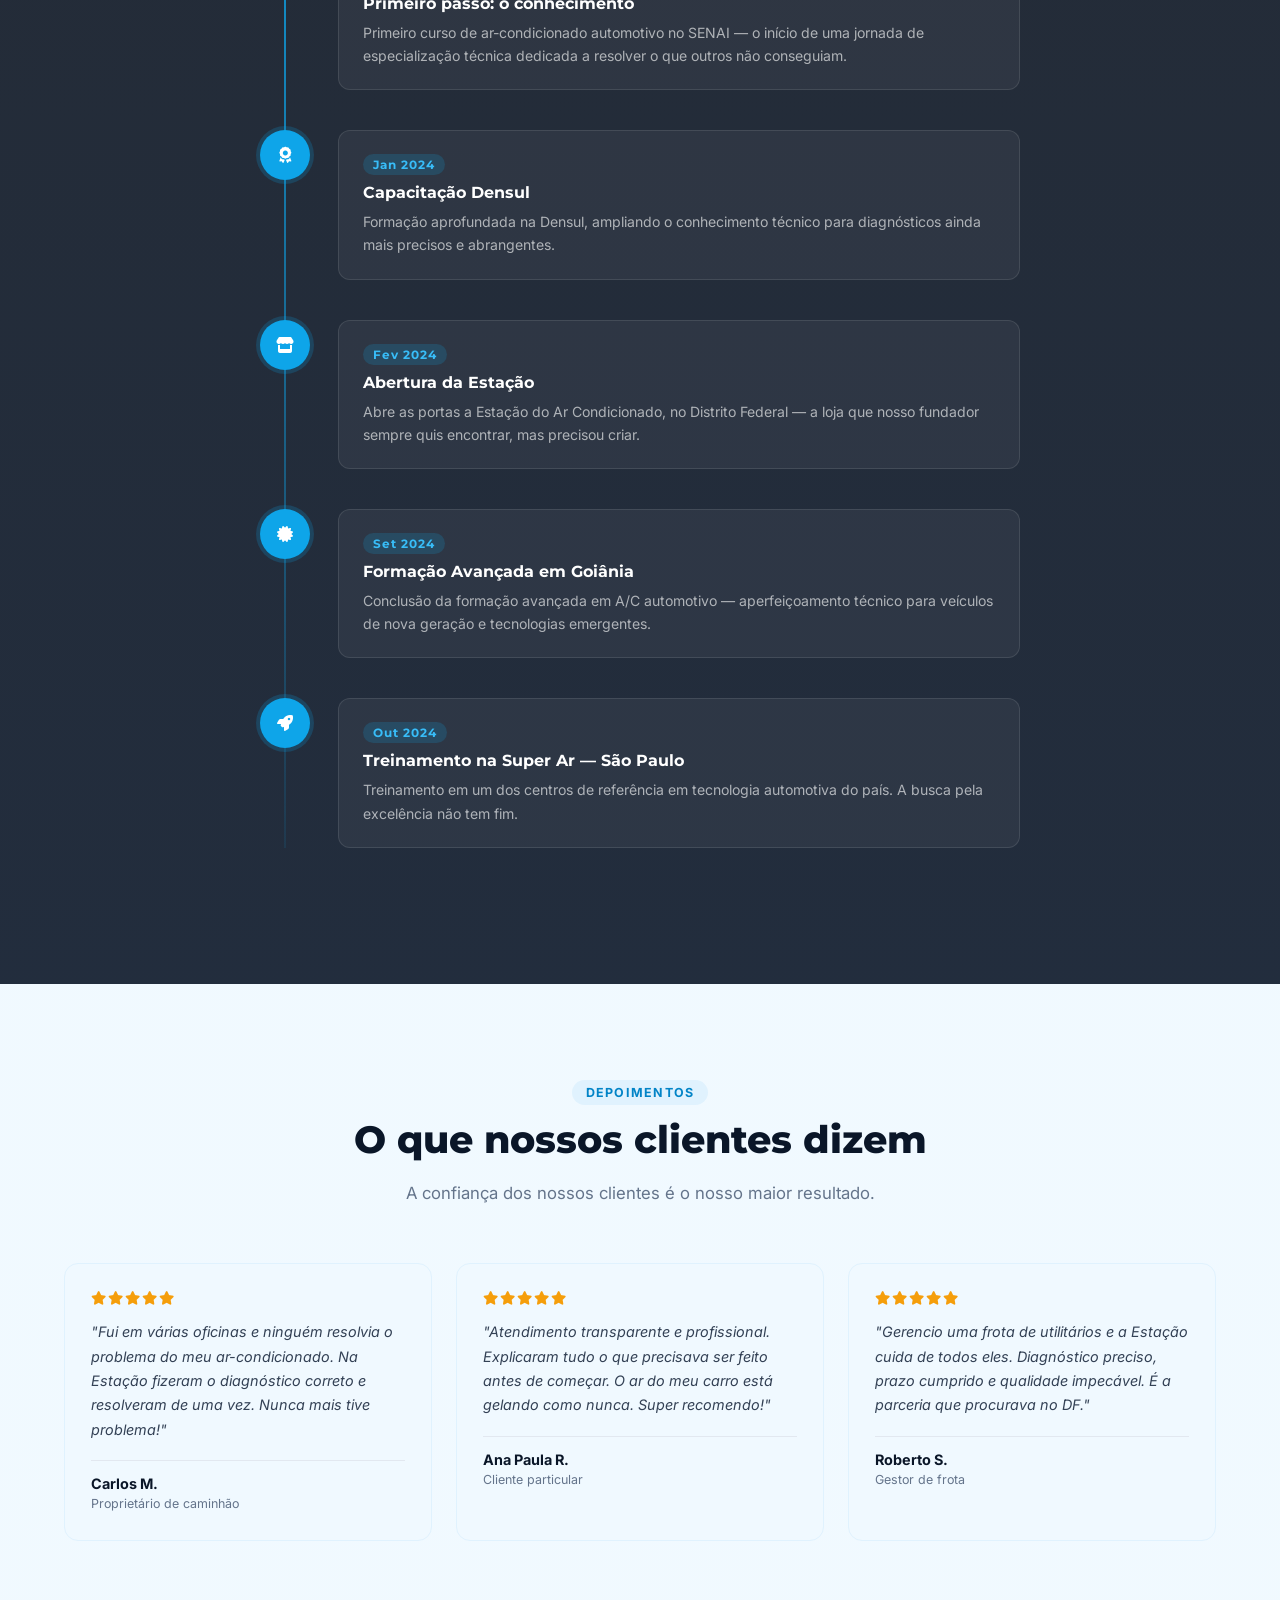
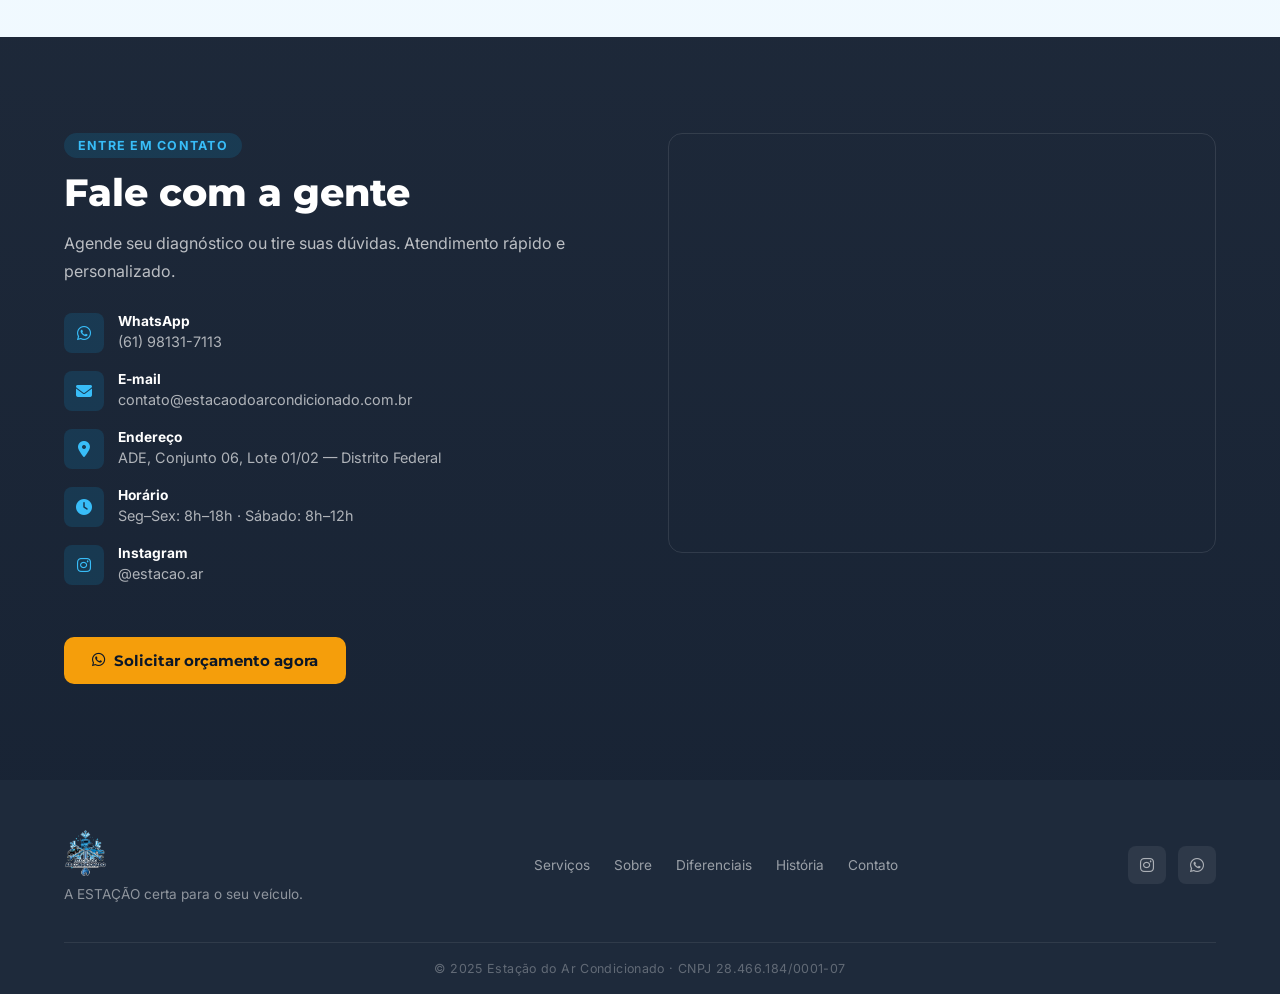
==== commit 044d88c9: "update" ====
--- a/index.html
+++ b/index.html
@@ -1,6 +1,14 @@
 <!DOCTYPE html>
 <html lang="pt-BR">
 <head>
+  <!-- Google Tag Manager -->
+  <script>(function(w,d,s,l,i){w[l]=w[l]||[];w[l].push({'gtm.start':
+  new Date().getTime(),event:'gtm.js'});var f=d.getElementsByTagName(s)[0],
+  j=d.createElement(s),dl=l!='dataLayer'?'&l='+l:'';j.async=true;j.src=
+  'https://www.googletagmanager.com/gtm.js?id='+i+dl;f.parentNode.insertBefore(j,f);
+  })(window,document,'script','dataLayer','GTM-MZHJC6GM');</script>
+  <!-- End Google Tag Manager -->
+
   <!-- Google tag (gtag.js) -->
   <script async src="https://www.googletagmanager.com/gtag/js?id=AW-16494620491"></script>
   <script>
@@ -37,6 +45,10 @@
   <link rel="stylesheet" href="style.css">
 </head>
 <body>
+<!-- Google Tag Manager (noscript) -->
+<noscript><iframe src="https://www.googletagmanager.com/ns.html?id=GTM-MZHJC6GM"
+height="0" width="0" style="display:none;visibility:hidden"></iframe></noscript>
+<!-- End Google Tag Manager (noscript) -->
 
 <!-- ===== HEADER ===== -->
 <header id="header">
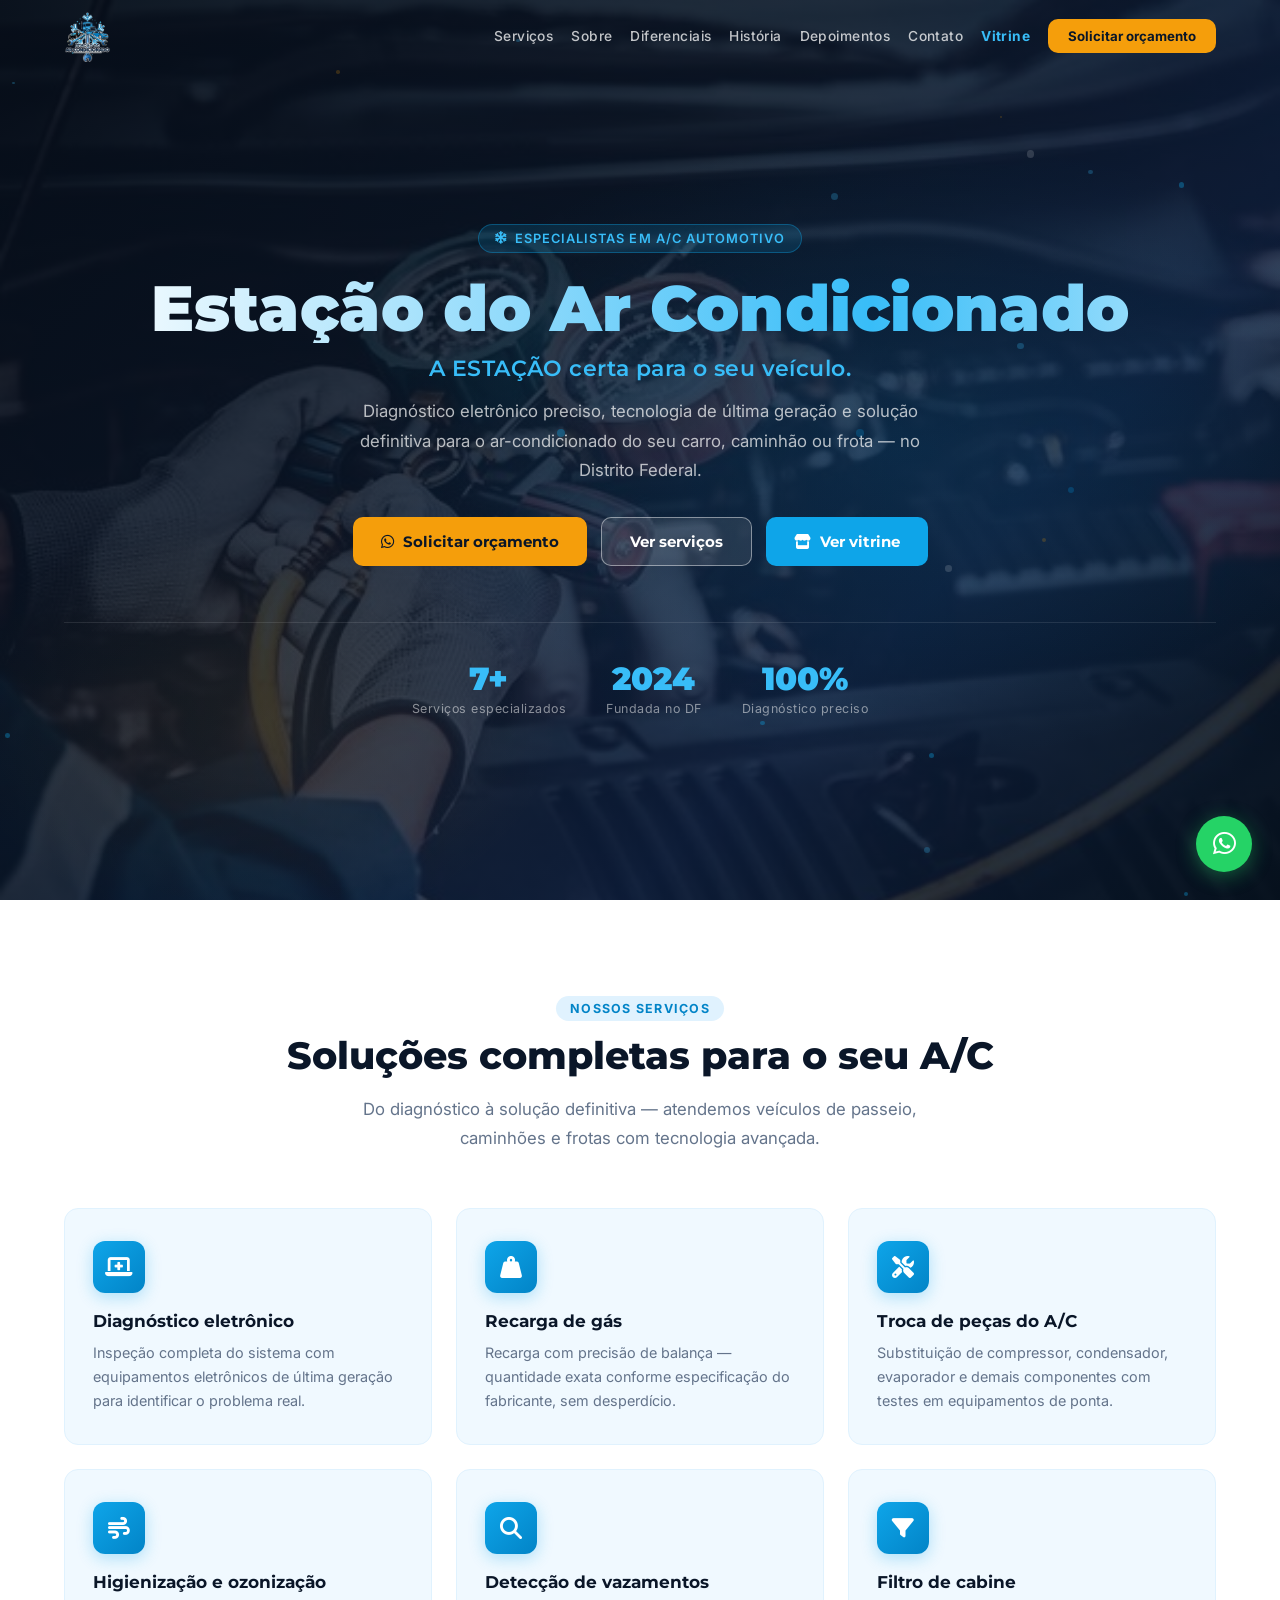
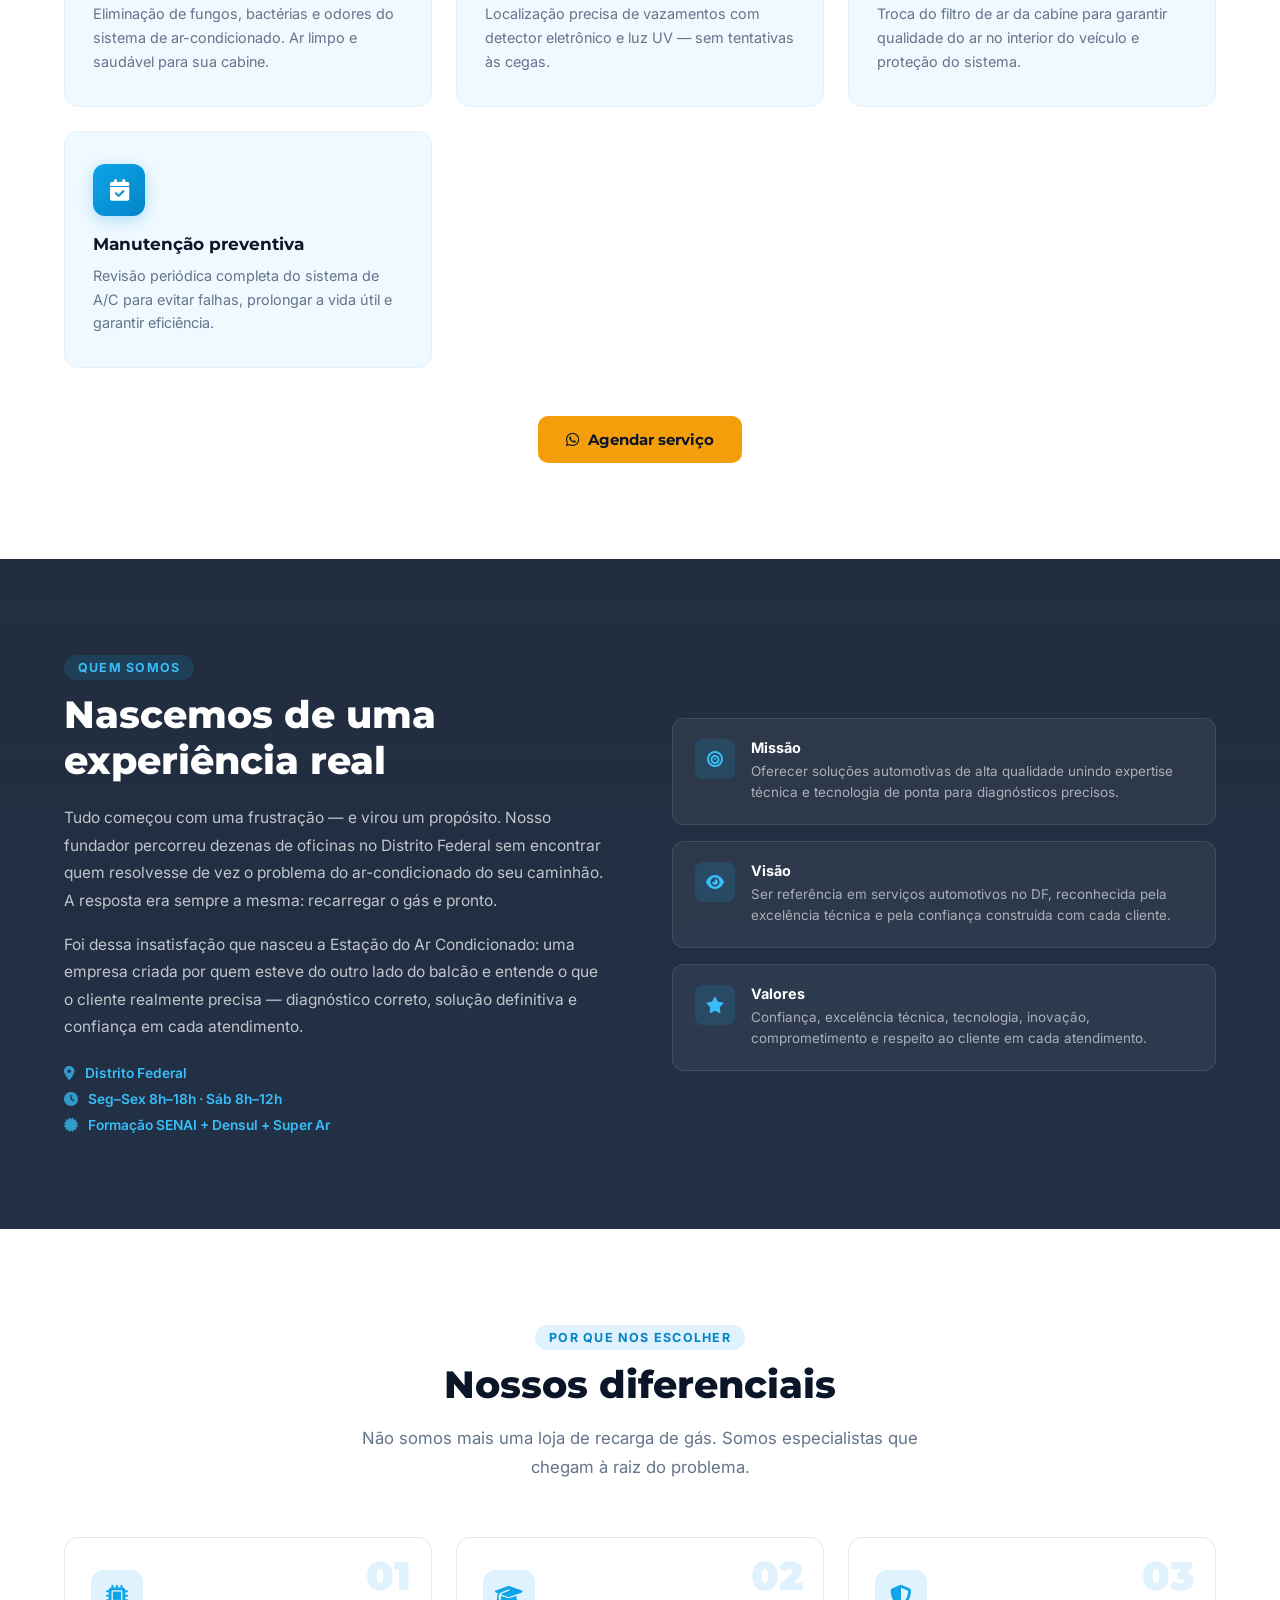
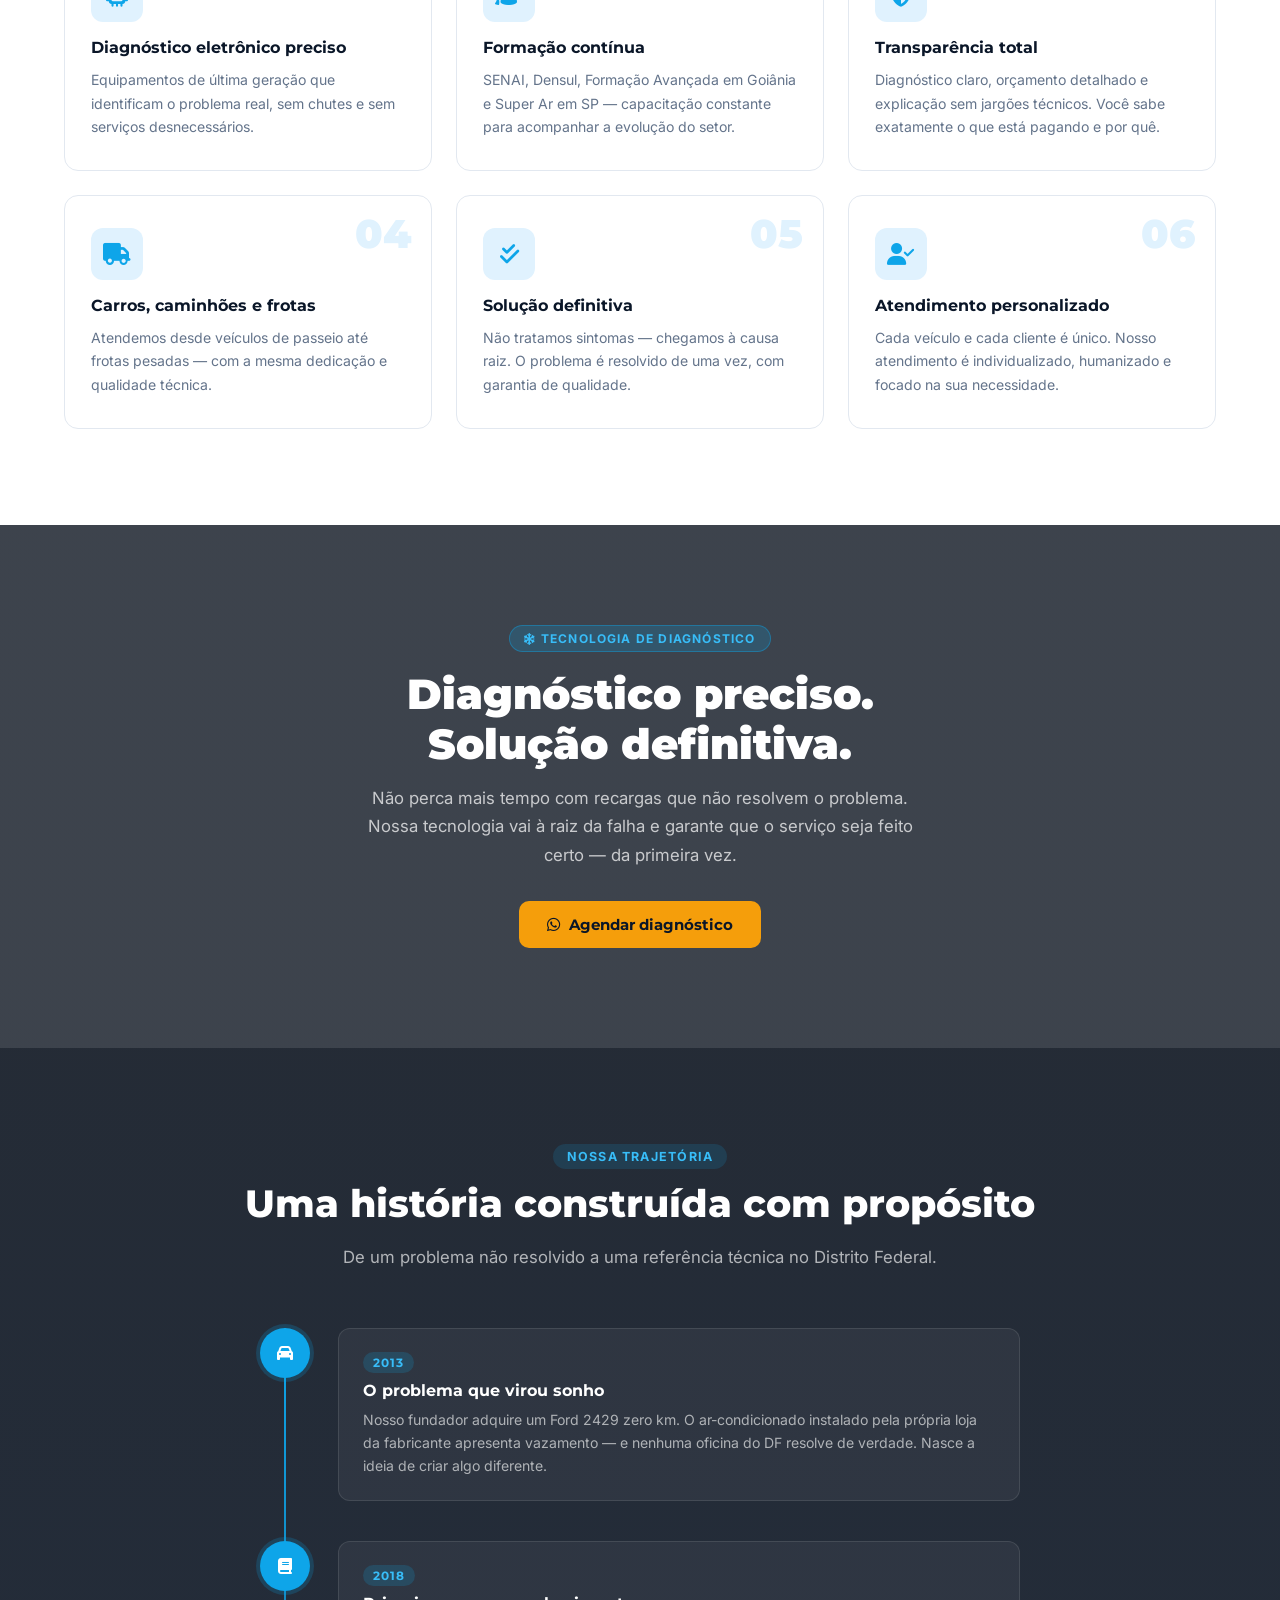
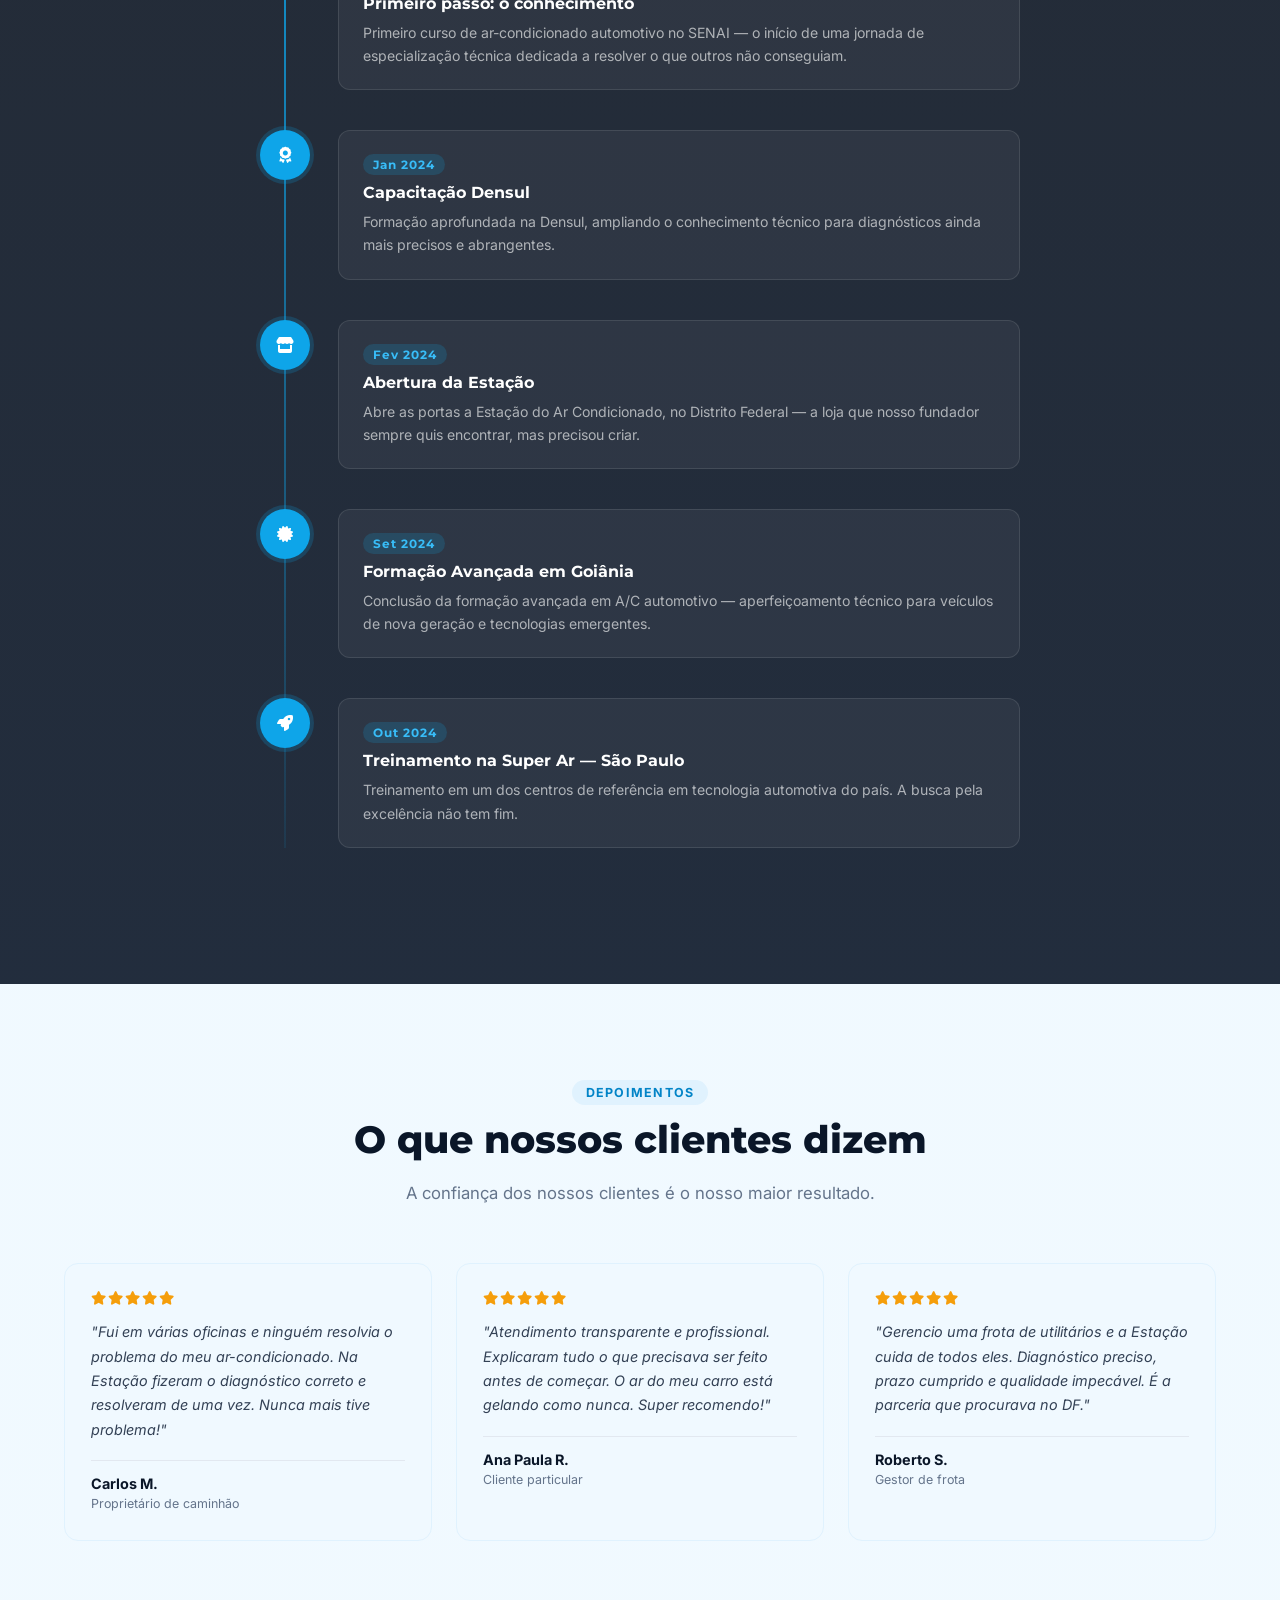
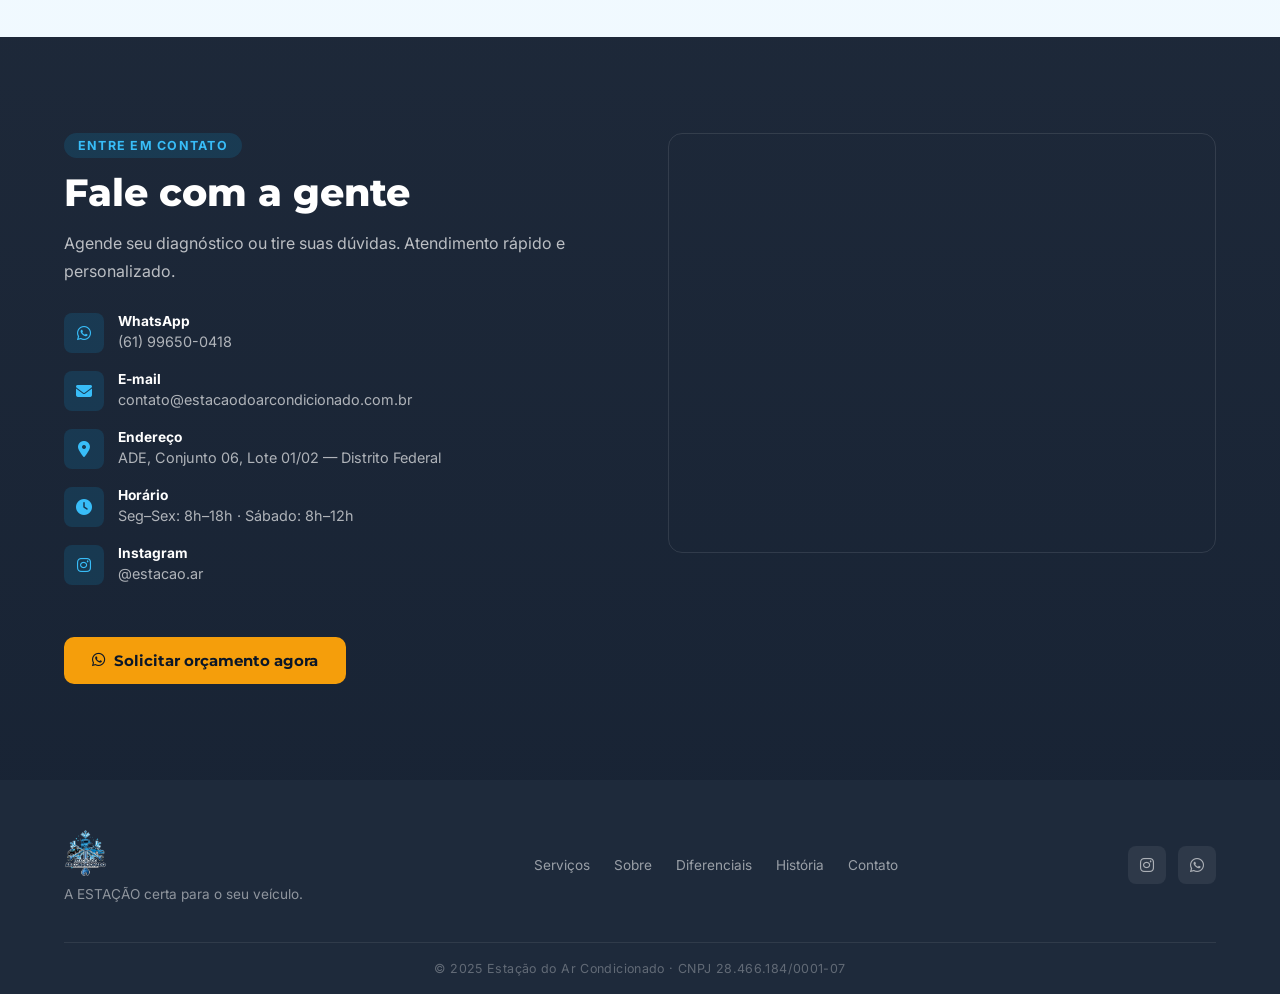
==== commit 04e7db09: "update" ====
--- a/index.html
+++ b/index.html
@@ -64,7 +64,7 @@
       <a href="#depoimentos" class="nav-link">Depoimentos</a>
       <a href="#contato"     class="nav-link">Contato</a>
       <a href="vitrine.html" class="nav-link nav-vitrine">Vitrine</a>
-      <a href="https://wa.me/5561981317113?text=Ol%C3%A1!%20Gostaria%20de%20solicitar%20um%20or%C3%A7amento." target="_blank" rel="noopener" class="nav-cta">Solicitar orçamento</a>
+      <a href="https://wa.me/5561996500418?text=Ol%C3%A1!%20Gostaria%20de%20solicitar%20um%20or%C3%A7amento." target="_blank" rel="noopener" class="nav-cta">Solicitar orçamento</a>
     </nav>
     <button class="hamburger" id="menuToggle" aria-label="Abrir menu">
       <span></span><span></span><span></span>
@@ -82,7 +82,7 @@
   <a href="#depoimentos"  class="nav-link">Depoimentos</a>
   <a href="#contato"      class="nav-link">Contato</a>
   <a href="vitrine.html" class="nav-link nav-vitrine">Vitrine</a>
-  <a href="https://wa.me/5561981317113?text=Ol%C3%A1!%20Gostaria%20de%20solicitar%20um%20or%C3%A7amento." target="_blank" rel="noopener" class="nav-wpp-mob"><i class="fab fa-whatsapp"></i> Solicitar orçamento</a>
+  <a href="https://wa.me/5561996500418?text=Ol%C3%A1!%20Gostaria%20de%20solicitar%20um%20or%C3%A7amento." target="_blank" rel="noopener" class="nav-wpp-mob"><i class="fab fa-whatsapp"></i> Solicitar orçamento</a>
 </nav>
 <div id="navOverlay"></div>
 
@@ -96,7 +96,7 @@
     <p class="hero-sub reveal">A ESTAÇÃO certa para o seu veículo.</p>
     <p class="hero-desc reveal">Diagnóstico eletrônico preciso, tecnologia de última geração e solução definitiva para o ar-condicionado do seu carro, caminhão ou frota — no Distrito Federal.</p>
     <div class="hero-btns reveal">
-      <a href="https://wa.me/5561981317113?text=Ol%C3%A1!%20Gostaria%20de%20solicitar%20um%20or%C3%A7amento." target="_blank" rel="noopener" class="btn-amber"><i class="fab fa-whatsapp"></i> Solicitar orçamento</a>
+      <a href="https://wa.me/5561996500418?text=Ol%C3%A1!%20Gostaria%20de%20solicitar%20um%20or%C3%A7amento." target="_blank" rel="noopener" class="btn-amber"><i class="fab fa-whatsapp"></i> Solicitar orçamento</a>
       <a href="#servicos" class="btn-outline-white">Ver serviços</a>
       <a href="vitrine.html" class="btn-sky"><i class="fas fa-store"></i> Ver vitrine</a>
     </div>
@@ -160,7 +160,7 @@
 
     </div>
     <div class="servicos-cta reveal">
-      <a href="https://wa.me/5561981317113?text=Ol%C3%A1!%20Gostaria%20de%20agendar%20um%20servi%C3%A7o." target="_blank" rel="noopener" class="btn-amber"><i class="fab fa-whatsapp"></i> Agendar serviço</a>
+      <a href="https://wa.me/5561996500418?text=Ol%C3%A1!%20Gostaria%20de%20agendar%20um%20servi%C3%A7o." target="_blank" rel="noopener" class="btn-amber"><i class="fab fa-whatsapp"></i> Agendar serviço</a>
     </div>
   </div>
 </section>
@@ -267,7 +267,7 @@
     <span class="banner-div-tag reveal"><i class="fas fa-snowflake"></i> Tecnologia de diagnóstico</span>
     <h2 class="reveal">Diagnóstico preciso.<br>Solução definitiva.</h2>
     <p class="reveal">Não perca mais tempo com recargas que não resolvem o problema. Nossa tecnologia vai à raiz da falha e garante que o serviço seja feito certo — da primeira vez.</p>
-    <a href="https://wa.me/5561981317113?text=Ol%C3%A1!%20Gostaria%20de%20agendar%20um%20diagn%C3%B3stico." target="_blank" rel="noopener" class="btn-amber reveal"><i class="fab fa-whatsapp"></i> Agendar diagnóstico</a>
+    <a href="https://wa.me/5561996500418?text=Ol%C3%A1!%20Gostaria%20de%20agendar%20um%20diagn%C3%B3stico." target="_blank" rel="noopener" class="btn-amber reveal"><i class="fab fa-whatsapp"></i> Agendar diagnóstico</a>
   </div>
 </div>
 
@@ -381,7 +381,7 @@
           <div class="contato-icon"><i class="fab fa-whatsapp"></i></div>
           <div>
             <strong>WhatsApp</strong>
-            <a href="https://wa.me/5561981317113?text=Ol%C3%A1!%20Gostaria%20de%20mais%20informa%C3%A7%C3%B5es." target="_blank" rel="noopener">(61) 98131-7113</a>
+            <a href="https://wa.me/5561996500418?text=Ol%C3%A1!%20Gostaria%20de%20mais%20informa%C3%A7%C3%B5es." target="_blank" rel="noopener">(61) 99650-0418</a>
           </div>
         </div>
         <div class="contato-item">
@@ -414,7 +414,7 @@
         </div>
       </div>
 
-      <a href="https://wa.me/5561981317113?text=Ol%C3%A1!%20Gostaria%20de%20solicitar%20um%20or%C3%A7amento." target="_blank" rel="noopener" class="btn-amber mt-24"><i class="fab fa-whatsapp"></i> Solicitar orçamento agora</a>
+      <a href="https://wa.me/5561996500418?text=Ol%C3%A1!%20Gostaria%20de%20solicitar%20um%20or%C3%A7amento." target="_blank" rel="noopener" class="btn-amber mt-24"><i class="fab fa-whatsapp"></i> Solicitar orçamento agora</a>
     </div>
 
     <div class="contato-mapa reveal-right">
@@ -448,7 +448,7 @@
     </div>
     <div class="footer-social">
       <a href="https://www.instagram.com/estacao.ar" target="_blank" rel="noopener" aria-label="Instagram"><i class="fab fa-instagram"></i></a>
-      <a href="https://wa.me/5561981317113" target="_blank" rel="noopener" aria-label="WhatsApp"><i class="fab fa-whatsapp"></i></a>
+      <a href="https://wa.me/5561996500418" target="_blank" rel="noopener" aria-label="WhatsApp"><i class="fab fa-whatsapp"></i></a>
     </div>
   </div>
   <div class="footer-bottom">
@@ -457,7 +457,7 @@
 </footer>
 
 <!-- ===== WA FLUTUANTE ===== -->
-<a href="https://wa.me/5561981317113?text=Ol%C3%A1!%20Gostaria%20de%20mais%20informa%C3%A7%C3%B5es%20sobre%20os%20servi%C3%A7os%20da%20Esta%C3%A7%C3%A3o%20do%20Ar%20Condicionado." target="_blank" rel="noopener" class="wpp-float" aria-label="WhatsApp">
+<a href="https://wa.me/5561996500418?text=Ol%C3%A1!%20Gostaria%20de%20mais%20informa%C3%A7%C3%B5es%20sobre%20os%20servi%C3%A7os%20da%20Esta%C3%A7%C3%A3o%20do%20Ar%20Condicionado." target="_blank" rel="noopener" class="wpp-float" aria-label="WhatsApp">
   <i class="fab fa-whatsapp"></i>
 </a>
 
